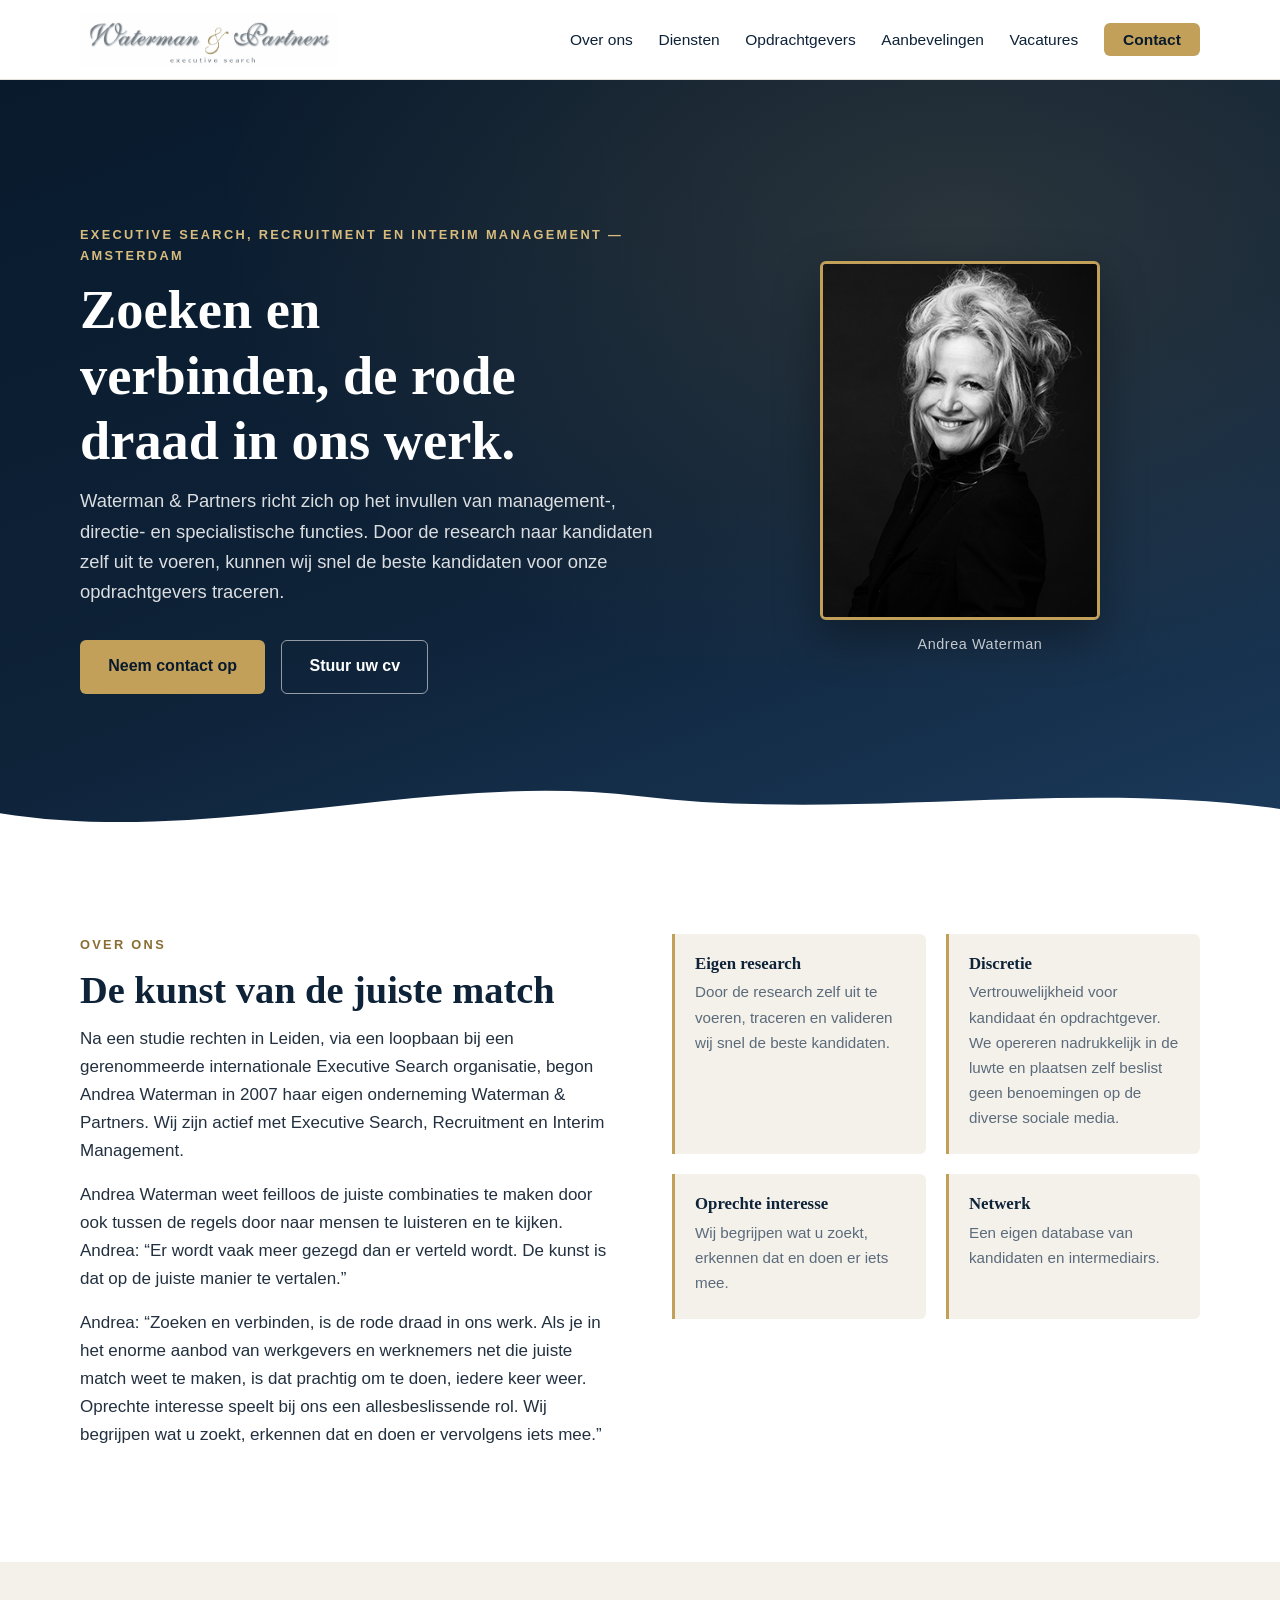
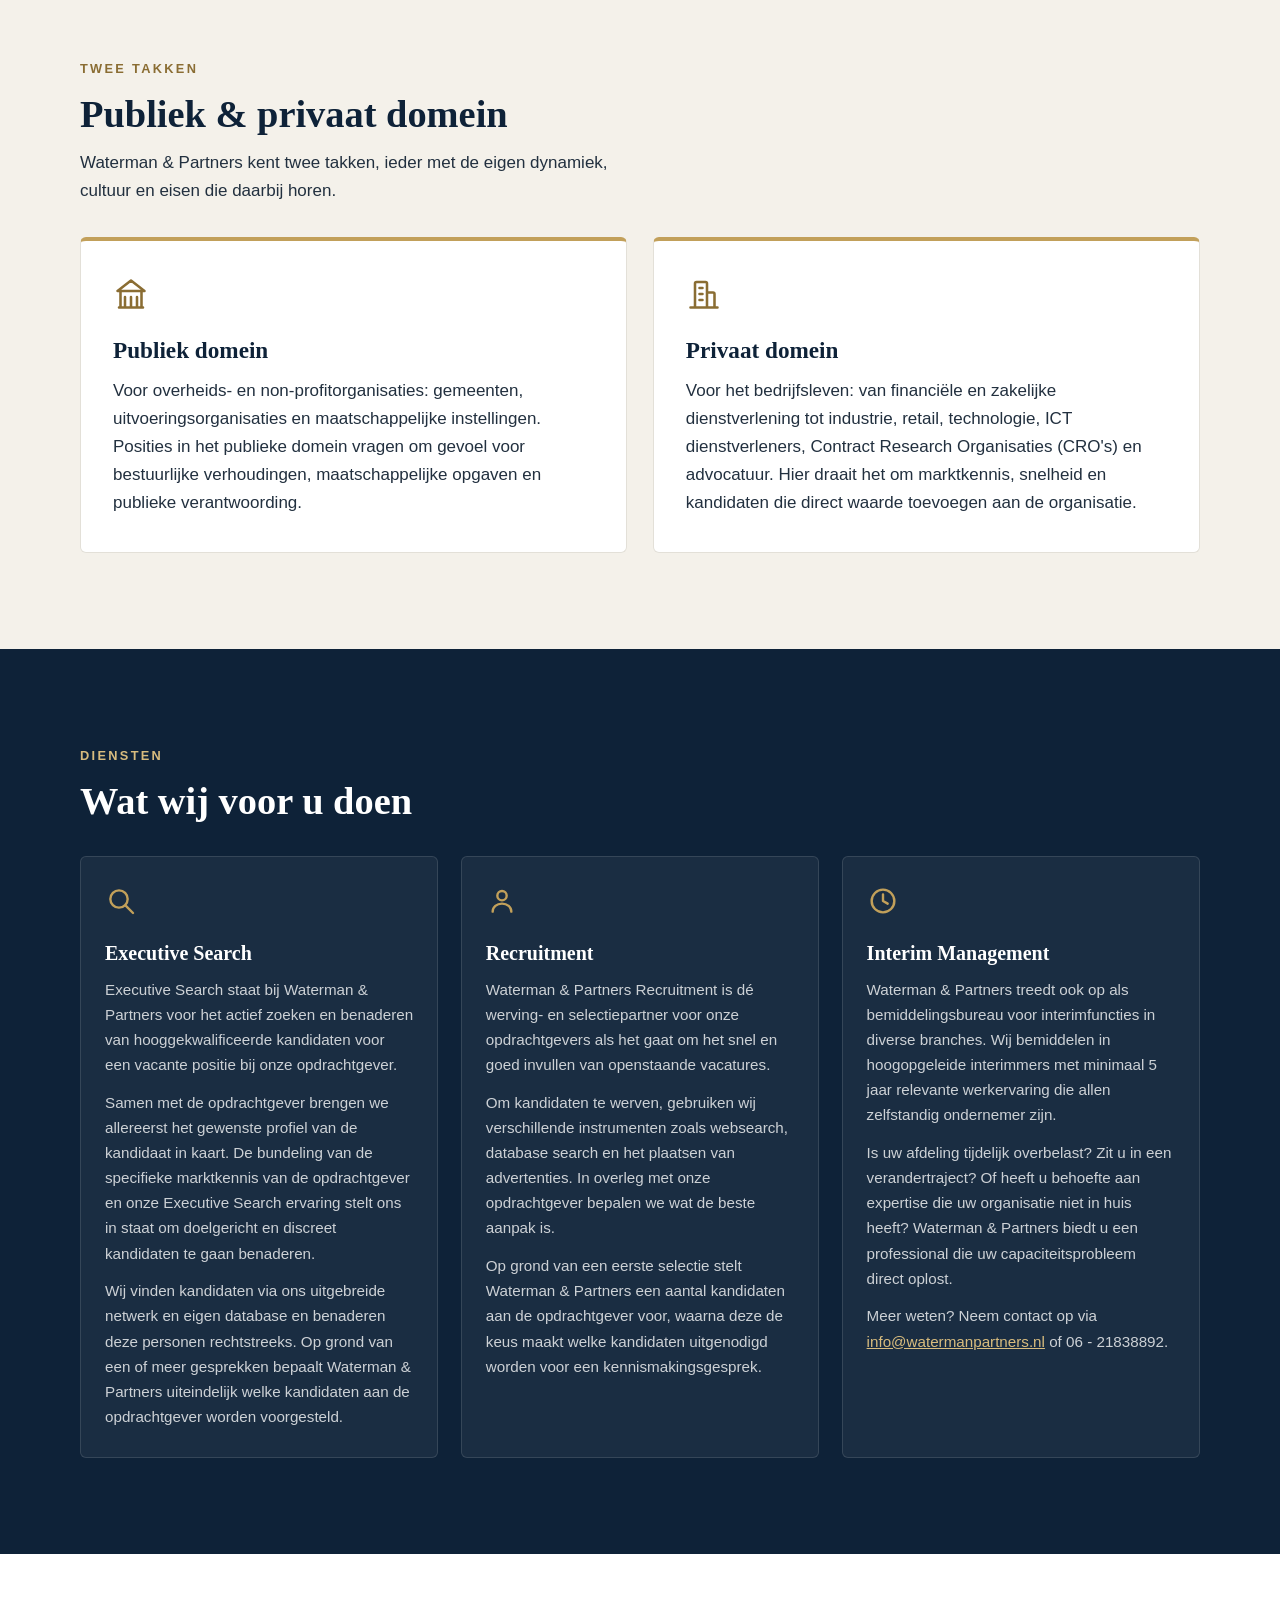
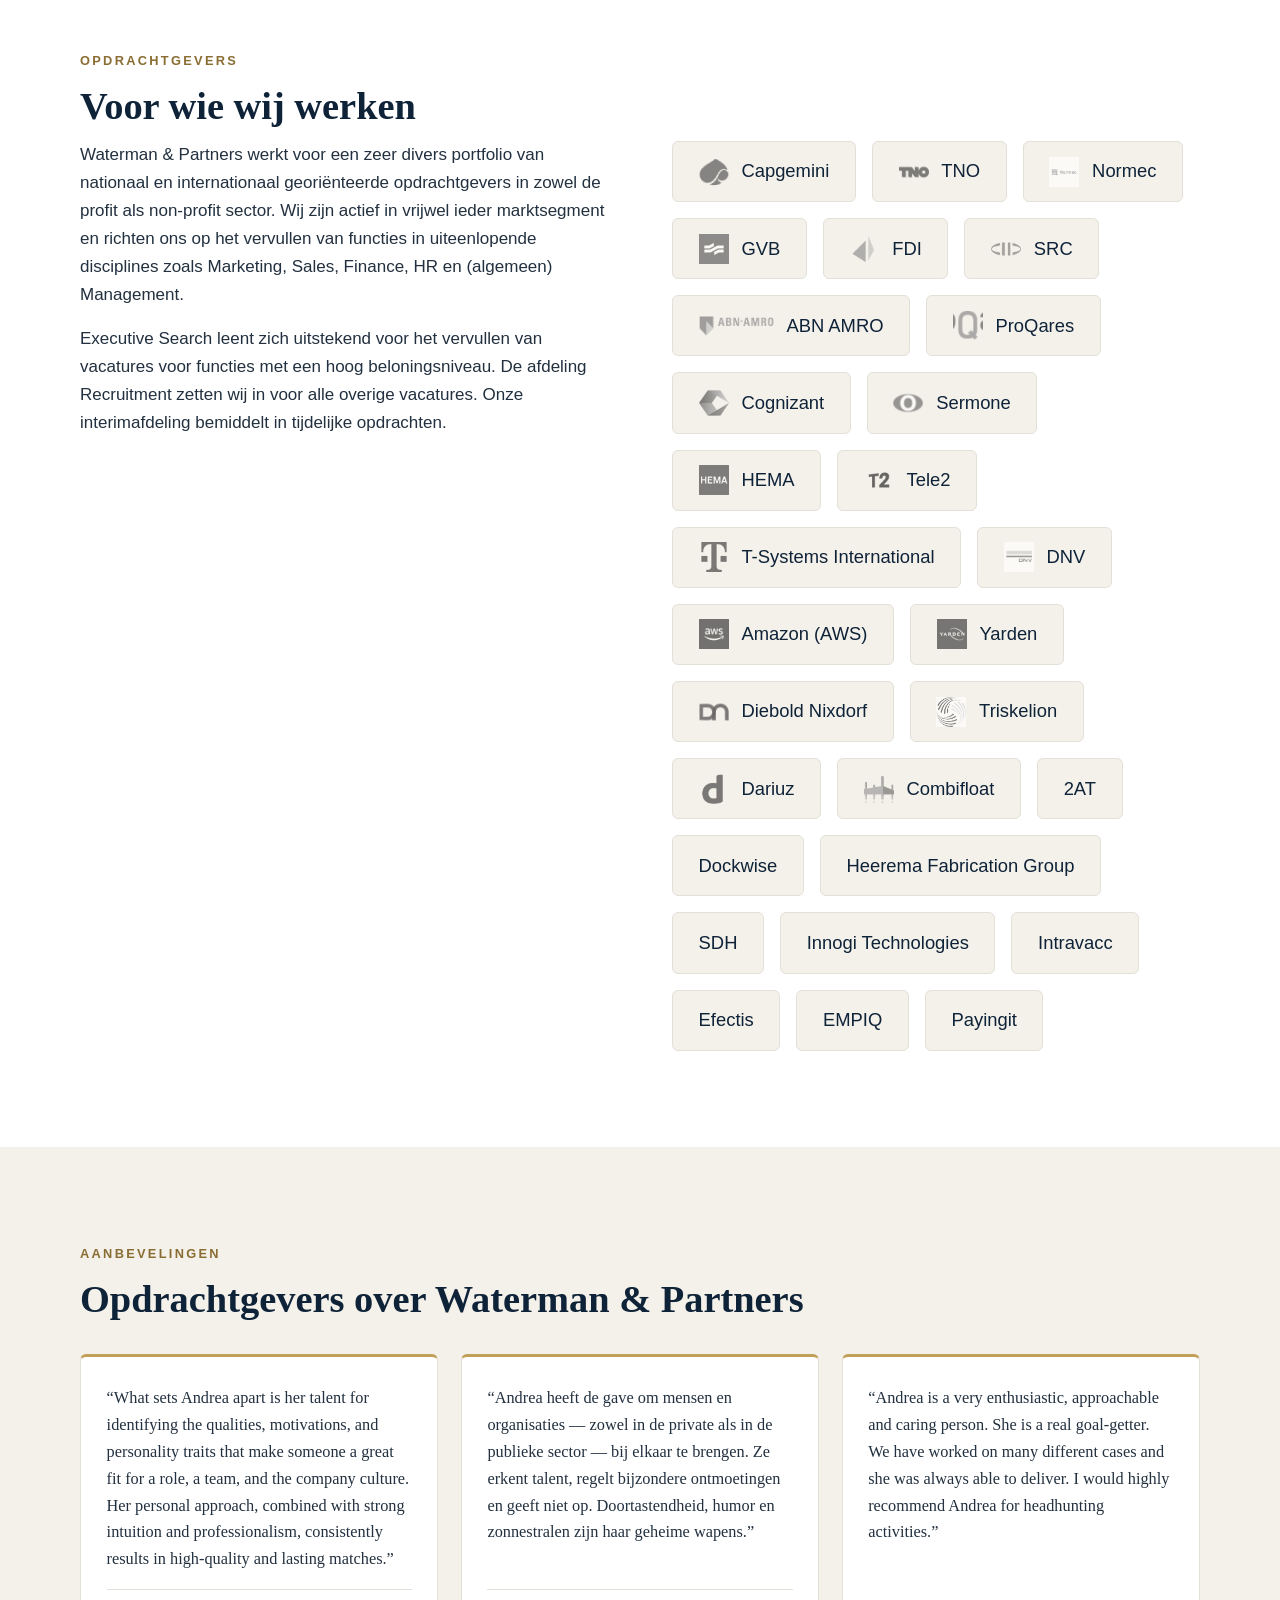
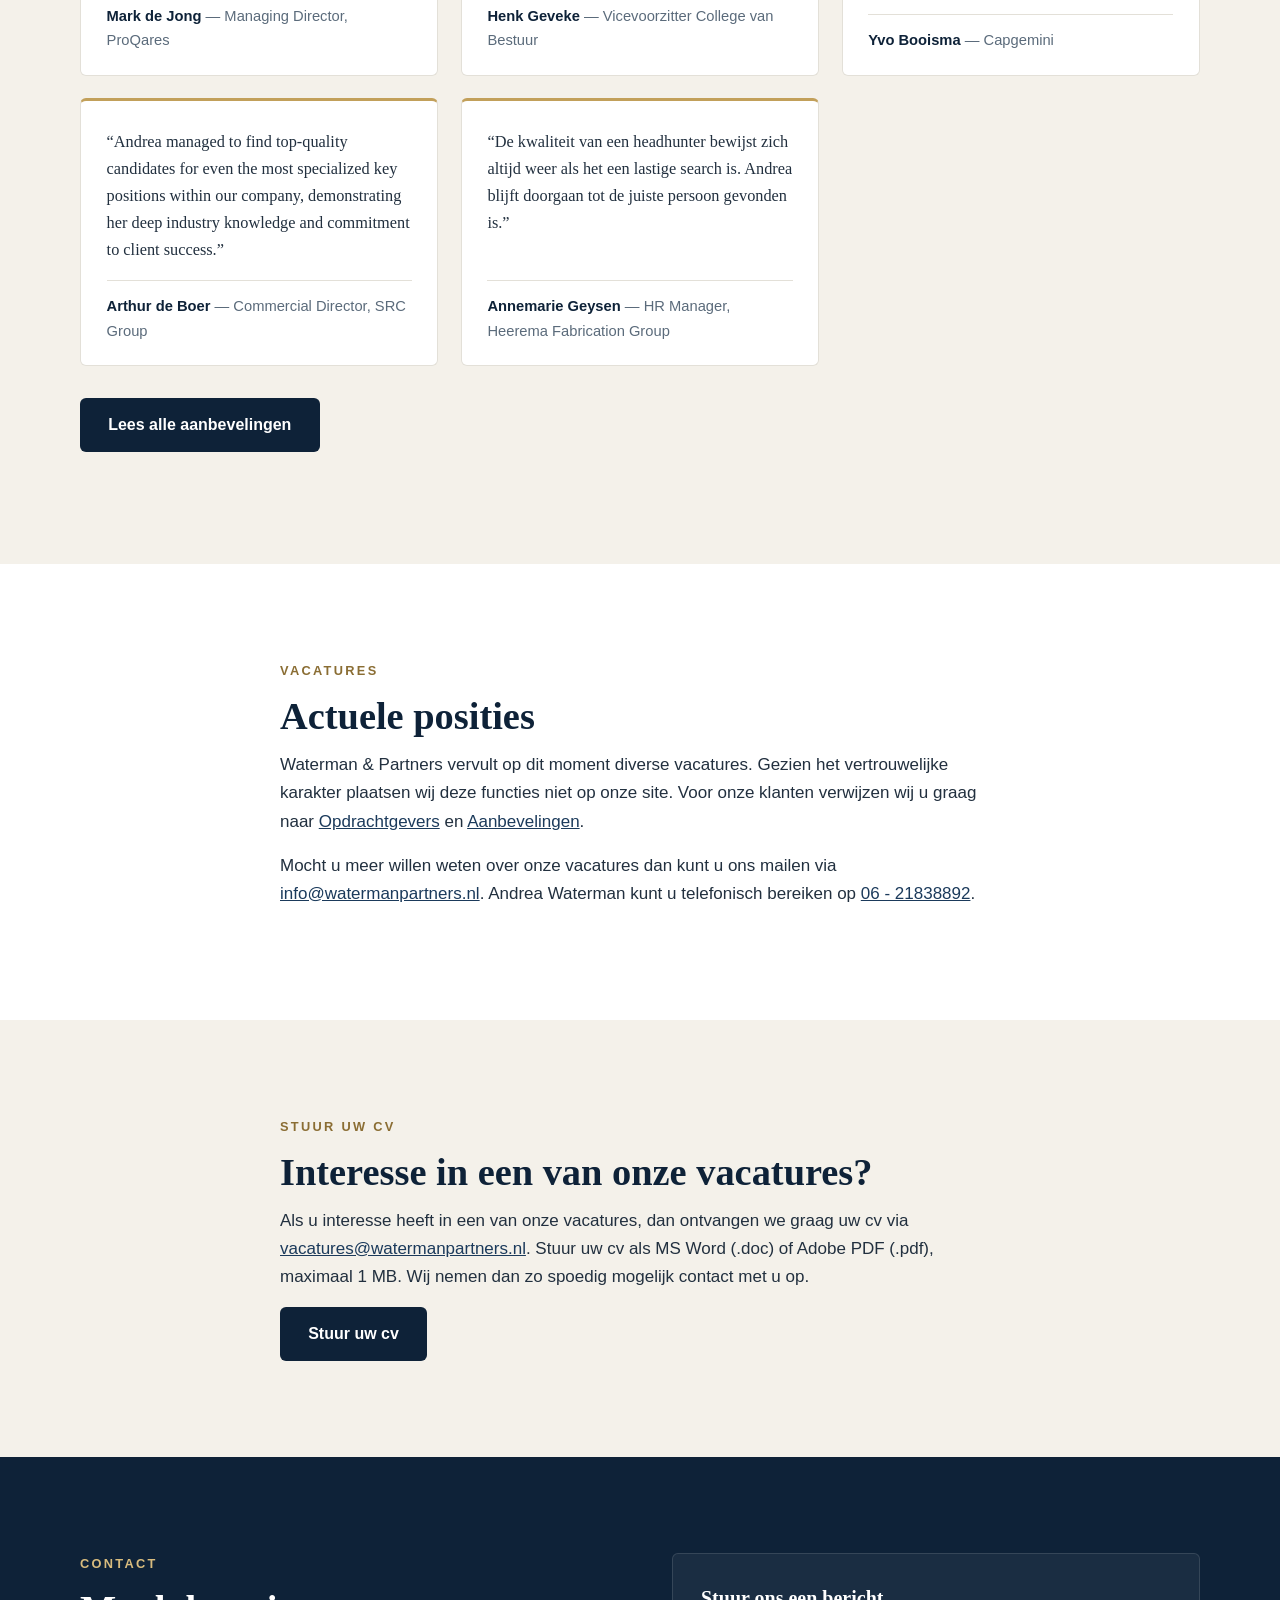
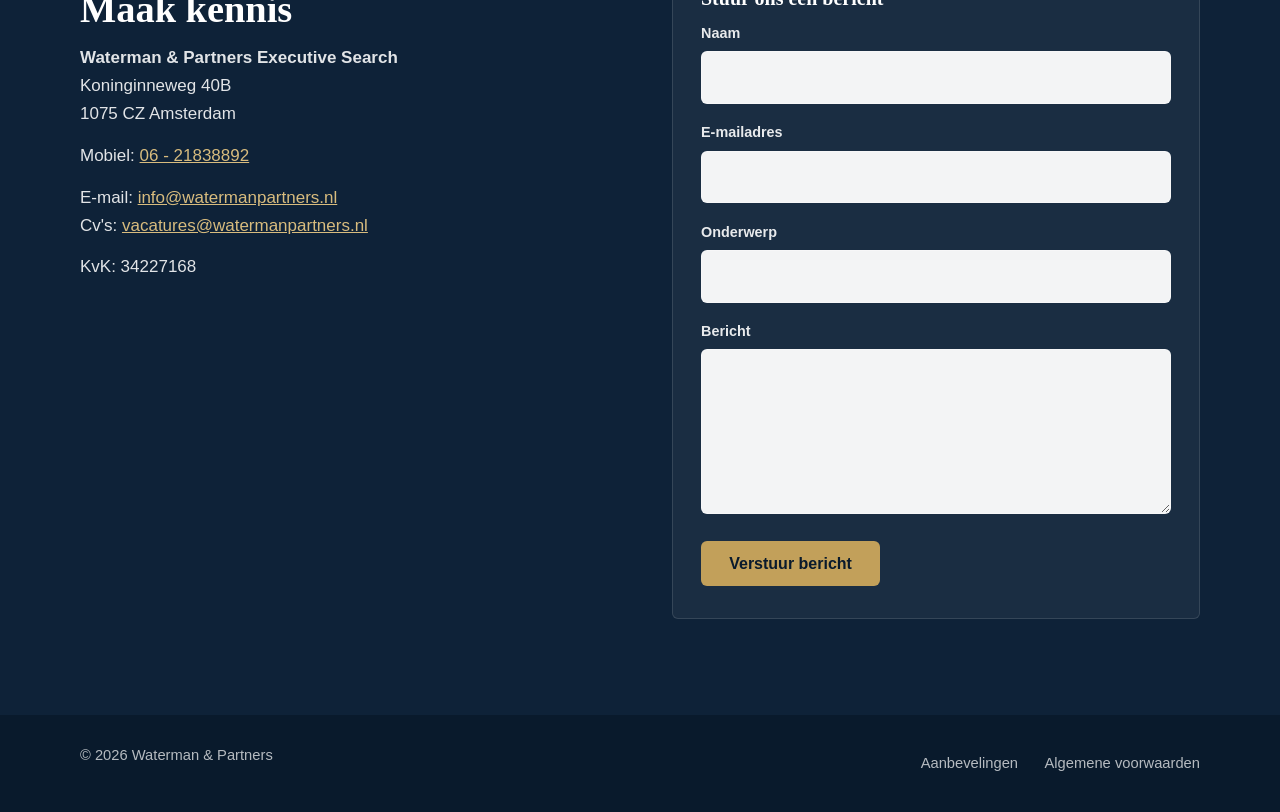
==== index.html @ 5bbbbd7e "Twee nieuwe aanbevelingen toegevoegd: Mark de Jong en Henk Geveke (eerste positie) Co-Authored-By: C" ====
<!DOCTYPE html>
<html lang="nl">
<head>
  <meta charset="UTF-8">
  <meta name="viewport" content="width=device-width, initial-scale=1">
  <title>Executive Search Amsterdam | Waterman &amp; Partners</title>
  <meta name="description" content="Waterman &amp; Partners is uw executive search- en recruitmentbureau in Amsterdam. Wij vervullen management- en directiefuncties via executive search, recruitment en interim management. Bel 06&nbsp;21838892.">
  <link rel="canonical" href="https://www.watermanpartners.nl/">

  <!-- Favicon -->
  <link rel="icon" type="image/x-icon" href="/favicon.ico">
  <link rel="icon" type="image/png" sizes="32x32" href="/favicon-32x32.png">
  <link rel="icon" type="image/png" sizes="16x16" href="/favicon-16x16.png">
  <link rel="apple-touch-icon" sizes="180x180" href="/apple-touch-icon.png">

  <!-- Open Graph -->
  <meta property="og:type" content="website">
  <meta property="og:title" content="Executive Search Amsterdam | Waterman &amp; Partners">
  <meta property="og:description" content="Waterman &amp; Partners: uw executive search- en recruitmentbureau in Amsterdam. Wij vervullen management- en directiefuncties via executive search, recruitment en interim management.">
  <meta property="og:url" content="https://www.watermanpartners.nl/">
  <meta property="og:locale" content="nl_NL">
  <meta property="og:site_name" content="Waterman &amp; Partners Executive Search">
  <meta property="og:image" content="https://www.watermanpartners.nl/img/logo_executive_search.gif">

  <!-- Twitter Card -->
  <meta name="twitter:card" content="summary_large_image">
  <meta name="twitter:title" content="Executive Search Amsterdam | Waterman &amp; Partners">
  <meta name="twitter:description" content="Waterman &amp; Partners: uw executive search- en recruitmentbureau in Amsterdam. Wij vervullen management- en directiefuncties.">
  <meta name="twitter:image" content="https://www.watermanpartners.nl/img/logo_executive_search.gif">

  <link rel="stylesheet" href="css/style.css">

  <script type="application/ld+json">
  {
    "@context": "https://schema.org",
    "@type": "ProfessionalService",
    "name": "Waterman & Partners Executive Search",
    "alternateName": "Andrea Waterman & Partners",
    "description": "Executive search-, recruitment- en interim-managementbureau gespecialiseerd in het invullen van management-, directie- en specialistische functies in Amsterdam.",
    "url": "https://www.watermanpartners.nl/",
    "logo": {
      "@type": "ImageObject",
      "url": "https://www.watermanpartners.nl/img/logo_executive_search.gif",
      "width": 647,
      "height": 121
    },
    "image": "https://www.watermanpartners.nl/img/watermanpartners.jpg",
    "founder": {
      "@type": "Person",
      "name": "Andrea Waterman",
      "jobTitle": "Directeur / Executive Search Consultant",
      "image": "https://www.watermanpartners.nl/img/watermanpartners.jpg"
    },
    "foundingDate": "2007",
    "telephone": "+31621838892",
    "email": "info@watermanpartners.nl",
    "address": {
      "@type": "PostalAddress",
      "streetAddress": "Koninginneweg 40B",
      "postalCode": "1075 CZ",
      "addressLocality": "Amsterdam",
      "addressCountry": "NL"
    },
    "geo": {
      "@type": "GeoCoordinates",
      "latitude": 52.3556,
      "longitude": 4.8668
    },
    "identifier": { "@type": "PropertyValue", "propertyID": "KvK", "value": "34227168" },
    "areaServed": { "@type": "Country", "name": "Nederland" },
    "knowsAbout": ["Executive Search", "Recruitment", "Interim Management", "Headhunting", "Werving en Selectie"],
    "hasOfferCatalog": {
      "@type": "OfferCatalog",
      "name": "Diensten",
      "itemListElement": [
        {
          "@type": "Offer",
          "itemOffered": {
            "@type": "Service",
            "name": "Executive Search",
            "description": "Actief zoeken en benaderen van hooggekwalificeerde kandidaten voor directie- en managementfuncties."
          }
        },
        {
          "@type": "Offer",
          "itemOffered": {
            "@type": "Service",
            "name": "Recruitment",
            "description": "Werving en selectie voor openstaande vacatures via websearch, database search en advertenties."
          }
        },
        {
          "@type": "Offer",
          "itemOffered": {
            "@type": "Service",
            "name": "Interim Management",
            "description": "Bemiddeling in hoogopgeleide interimmers met minimaal 5 jaar relevante werkervaring."
          }
        }
      ]
    }
  }
  </script>
</head>
<body>

<a class="skip-link" href="#main">Direct naar inhoud</a>

<header class="site-header" id="top">
  <div class="container header-inner">
    <a href="#top" class="logo" aria-label="Waterman &amp; Partners — naar boven">
      <img src="img/logo_executive_search.gif" alt="Waterman &amp; Partners Executive Search" width="647" height="121">
    </a>
    <button class="nav-toggle" aria-expanded="false" aria-controls="site-nav" aria-label="Menu openen">
      <span class="nav-toggle-bar"></span>
      <span class="nav-toggle-bar"></span>
      <span class="nav-toggle-bar"></span>
    </button>
    <nav id="site-nav" class="site-nav" aria-label="Hoofdnavigatie">
      <ul>
        <li><a href="#over-ons">Over ons</a></li>
        <li><a href="#diensten">Diensten</a></li>
        <li><a href="#opdrachtgevers">Opdrachtgevers</a></li>
        <li><a href="aanbevelingen.html">Aanbevelingen</a></li>
        <li><a href="#vacatures">Vacatures</a></li>
        <li><a href="#contact" class="nav-cta">Contact</a></li>
      </ul>
    </nav>
  </div>
</header>

<main id="main">

  <!-- ===== Hero ===== -->
  <section class="hero" aria-labelledby="hero-heading">
    <div class="container hero-inner hero-grid">
      <div>
        <p class="eyebrow">Executive Search, Recruitment en Interim Management — Amsterdam</p>
        <h1 id="hero-heading">Zoeken en verbinden, de rode draad in ons werk.</h1>
        <p class="hero-sub">Waterman &amp; Partners richt zich op het invullen van management-, directie- en specialistische functies. Door de research naar kandidaten zelf uit te voeren, kunnen wij snel de beste kandidaten voor onze opdrachtgevers traceren.</p>
        <div class="hero-cta">
          <a class="btn btn-gold" href="#contact">Neem contact op</a>
          <a class="btn btn-ghost" href="#stuur-cv">Stuur uw cv</a>
        </div>
      </div>
      <figure class="hero-portrait">
        <img src="img/watermanpartners.jpg" alt="Andrea Waterman, oprichtster en directeur van Waterman &amp; Partners Executive Search Amsterdam" width="313" height="430">
        <figcaption>Andrea Waterman</figcaption>
      </figure>
    </div>
    <svg class="hero-wave" viewBox="0 0 1440 90" preserveAspectRatio="none" aria-hidden="true" focusable="false">
      <path d="M0,60 C240,100 480,10 720,40 C960,70 1200,20 1440,55 L1440,90 L0,90 Z" fill="currentColor"/>
    </svg>
  </section>

  <!-- ===== Over ons ===== -->
  <section class="section" id="over-ons" aria-labelledby="overons-heading">
    <div class="container grid-2">
      <div class="reveal">
        <p class="eyebrow">Over ons</p>
        <h2 id="overons-heading">De kunst van de juiste match</h2>
        <p>Na een studie rechten in Leiden, via een loopbaan bij een gerenommeerde internationale Executive Search organisatie, begon Andrea Waterman in 2007 haar eigen onderneming Waterman &amp; Partners. Wij zijn actief met Executive Search, Recruitment en Interim Management.</p>
        <p>Andrea Waterman weet feilloos de juiste combinaties te maken door ook tussen de regels door naar mensen te luisteren en te kijken. Andrea: &ldquo;Er wordt vaak meer gezegd dan er verteld wordt. De kunst is dat op de juiste manier te vertalen.&rdquo;</p>
        <p>Andrea: &ldquo;Zoeken en verbinden, is de rode draad in ons werk. Als je in het enorme aanbod van werkgevers en werknemers net die juiste match weet te maken, is dat prachtig om te doen, iedere keer weer. Oprechte interesse speelt bij ons een allesbeslissende rol. Wij begrijpen wat u zoekt, erkennen dat en doen er vervolgens iets mee.&rdquo;</p>
      </div>
      <ul class="values reveal" aria-label="Kernwaarden">
        <li>
          <h3>Eigen research</h3>
          <p>Door de research zelf uit te voeren, traceren en valideren wij snel de beste kandidaten.</p>
        </li>
        <li>
          <h3>Discretie</h3>
          <p>Vertrouwelijkheid voor kandidaat én opdrachtgever. We opereren nadrukkelijk in de luwte en plaatsen zelf beslist geen benoemingen op de diverse sociale media.</p>
        </li>
        <li>
          <h3>Oprechte interesse</h3>
          <p>Wij begrijpen wat u zoekt, erkennen dat en doen er iets mee.</p>
        </li>
        <li>
          <h3>Netwerk</h3>
          <p>Een eigen database van kandidaten en intermediairs.</p>
        </li>
      </ul>
    </div>
  </section>

  <!-- ===== Publiek & privaat domein ===== -->
  <section class="section section-tint" id="domeinen" aria-labelledby="domeinen-heading">
    <div class="container">
      <p class="eyebrow">Twee takken</p>
      <h2 id="domeinen-heading">Publiek &amp; privaat domein</h2>
      <p class="section-intro">Waterman &amp; Partners kent twee takken, ieder met de eigen dynamiek, cultuur en eisen die daarbij horen.</p>
      <div class="domain-cards">
        <article class="domain-card reveal">
          <svg class="card-icon" viewBox="0 0 24 24" width="36" height="36" aria-hidden="true" focusable="false"><path d="M4 21h16M5 21V10m14 11V10M3 10h18L12 3 3 10zM8 21v-7m4 7v-7m4 7v-7" fill="none" stroke="currentColor" stroke-width="1.7" stroke-linecap="round" stroke-linejoin="round"/></svg>
          <h3>Publiek domein</h3>
          <p>Voor overheids- en non-profitorganisaties: gemeenten, uitvoeringsorganisaties en maatschappelijke instellingen. Posities in het publieke domein vragen om gevoel voor bestuurlijke verhoudingen, maatschappelijke opgaven en publieke verantwoording.</p>
        </article>
        <article class="domain-card reveal">
          <svg class="card-icon" viewBox="0 0 24 24" width="36" height="36" aria-hidden="true" focusable="false"><path d="M3 21h18M6 21V5a1 1 0 011-1h6a1 1 0 011 1v16m0-10h4a1 1 0 011 1v9M9 8h2m-2 4h2m-2 4h2" fill="none" stroke="currentColor" stroke-width="1.7" stroke-linecap="round" stroke-linejoin="round"/></svg>
          <h3>Privaat domein</h3>
          <p>Voor het bedrijfsleven: van financiële en zakelijke dienstverlening tot industrie, retail, technologie, ICT dienstverleners, Contract Research Organisaties (CRO's) en advocatuur. Hier draait het om marktkennis, snelheid en kandidaten die direct waarde toevoegen aan de organisatie.</p>
        </article>
      </div>
    </div>
  </section>

  <!-- ===== Diensten ===== -->
  <section class="section section-dark" id="diensten" aria-labelledby="diensten-heading">
    <div class="container">
      <p class="eyebrow">Diensten</p>
      <h2 id="diensten-heading">Wat wij voor u doen</h2>
      <div class="cards cards-3">
        <article class="card reveal">
          <svg class="card-icon" viewBox="0 0 24 24" width="32" height="32" aria-hidden="true" focusable="false"><circle cx="10.5" cy="10.5" r="6.5" fill="none" stroke="currentColor" stroke-width="1.8"/><path d="M15.5 15.5L21 21" stroke="currentColor" stroke-width="1.8" stroke-linecap="round"/></svg>
          <h3>Executive Search</h3>
          <p>Executive Search staat bij Waterman &amp; Partners voor het actief zoeken en benaderen van hooggekwalificeerde kandidaten voor een vacante positie bij onze opdrachtgever.</p>
          <p>Samen met de opdrachtgever brengen we allereerst het gewenste profiel van de kandidaat in kaart. De bundeling van de specifieke marktkennis van de opdrachtgever en onze Executive Search ervaring stelt ons in staat om doelgericht en discreet kandidaten te gaan benaderen.</p>
          <p>Wij vinden kandidaten via ons uitgebreide netwerk en eigen database en benaderen deze personen rechtstreeks. Op grond van een of meer gesprekken bepaalt Waterman &amp; Partners uiteindelijk welke kandidaten aan de opdrachtgever worden voorgesteld.</p>
        </article>
        <article class="card reveal">
          <svg class="card-icon" viewBox="0 0 24 24" width="32" height="32" aria-hidden="true" focusable="false"><circle cx="12" cy="8" r="3.5" fill="none" stroke="currentColor" stroke-width="1.8"/><path d="M5 20c0-3.5 3-6 7-6s7 2.5 7 6" fill="none" stroke="currentColor" stroke-width="1.8" stroke-linecap="round"/></svg>
          <h3>Recruitment</h3>
          <p>Waterman &amp; Partners Recruitment is dé werving- en selectiepartner voor onze opdrachtgevers als het gaat om het snel en goed invullen van openstaande vacatures.</p>
          <p>Om kandidaten te werven, gebruiken wij verschillende instrumenten zoals websearch, database search en het plaatsen van advertenties. In overleg met onze opdrachtgever bepalen we wat de beste aanpak is.</p>
          <p>Op grond van een eerste selectie stelt Waterman &amp; Partners een aantal kandidaten aan de opdrachtgever voor, waarna deze de keus maakt welke kandidaten uitgenodigd worden voor een kennismakingsgesprek.</p>
        </article>
        <article class="card reveal">
          <svg class="card-icon" viewBox="0 0 24 24" width="32" height="32" aria-hidden="true" focusable="false"><circle cx="12" cy="12" r="8.5" fill="none" stroke="currentColor" stroke-width="1.8"/><path d="M12 7v5l3.5 2" fill="none" stroke="currentColor" stroke-width="1.8" stroke-linecap="round" stroke-linejoin="round"/></svg>
          <h3>Interim Management</h3>
          <p>Waterman &amp; Partners treedt ook op als bemiddelingsbureau voor interimfuncties in diverse branches. Wij bemiddelen in hoogopgeleide interimmers met minimaal 5 jaar relevante werkervaring die allen zelfstandig ondernemer zijn.</p>
          <p>Is uw afdeling tijdelijk overbelast? Zit u in een verandertraject? Of heeft u behoefte aan expertise die uw organisatie niet in huis heeft? Waterman &amp; Partners biedt u een professional die uw capaciteitsprobleem direct oplost.</p>
          <p>Meer weten? Neem contact op via <a href="mailto:info@watermanpartners.nl">info@watermanpartners.nl</a> of 06&nbsp;-&nbsp;21838892.</p>
        </article>
      </div>
    </div>
  </section>

  <!-- ===== Opdrachtgevers ===== -->
  <section class="section" id="opdrachtgevers" aria-labelledby="opdrachtgevers-heading">
    <div class="container">
      <p class="eyebrow">Opdrachtgevers</p>
      <h2 id="opdrachtgevers-heading">Voor wie wij werken</h2>
      <div class="grid-2">
        <div class="reveal">
          <p>Waterman &amp; Partners werkt voor een zeer divers portfolio van nationaal en internationaal georiënteerde opdrachtgevers in zowel de profit als non-profit sector. Wij zijn actief in vrijwel ieder marktsegment en richten ons op het vervullen van functies in uiteenlopende disciplines zoals Marketing, Sales, Finance, HR en (algemeen) Management.</p>
          <p>Executive Search leent zich uitstekend voor het vervullen van vacatures voor functies met een hoog beloningsniveau. De afdeling Recruitment zetten wij in voor alle overige vacatures. Onze interimafdeling bemiddelt in tijdelijke opdrachten.</p>
        </div>
        <ul class="client-list reveal" aria-label="Selectie van opdrachtgevers">
          <li><img src="img/clients/capgemini.png" alt="Capgemini — opdrachtgever Waterman &amp; Partners" loading="lazy">Capgemini</li>
          <li><img src="img/clients/tno.png" alt="TNO — opdrachtgever Waterman &amp; Partners" loading="lazy">TNO</li>
          <li><img src="img/clients/normec.webp" alt="Normec — opdrachtgever Waterman &amp; Partners" loading="lazy">Normec</li>
          <li><img src="img/clients/gvb.png" alt="GVB — opdrachtgever Waterman &amp; Partners" loading="lazy">GVB</li>
          <li><img src="img/clients/fdi.png" alt="FDI — opdrachtgever Waterman &amp; Partners" loading="lazy">FDI</li>
          <li><img src="img/clients/src.png" alt="SRC — opdrachtgever Waterman &amp; Partners" loading="lazy">SRC</li>
          <li><img src="img/clients/abnamro.png" alt="ABN AMRO — opdrachtgever Waterman &amp; Partners" loading="lazy">ABN AMRO</li>
          <li><img src="img/clients/proqares.png" alt="ProQares — opdrachtgever Waterman &amp; Partners" loading="lazy">ProQares</li>
          <li><img src="img/clients/cognizant.png" alt="Cognizant — opdrachtgever Waterman &amp; Partners" loading="lazy">Cognizant</li>
          <li><img src="img/clients/sermone.png" alt="Sermone — opdrachtgever Waterman &amp; Partners" loading="lazy">Sermone</li>
          <li><img src="img/clients/hema.png" alt="HEMA — opdrachtgever Waterman &amp; Partners" loading="lazy">HEMA</li>
          <li><img src="img/clients/tele2.png" alt="Tele2 — opdrachtgever Waterman &amp; Partners" loading="lazy">Tele2</li>
          <li><img src="img/clients/tsystems.png" alt="T-Systems International — opdrachtgever Waterman &amp; Partners" loading="lazy">T-Systems International</li>
          <li><img src="img/clients/dnv.png" alt="DNV — opdrachtgever Waterman &amp; Partners" loading="lazy">DNV</li>
          <li><img src="img/clients/aws.png" alt="Amazon Web Services — opdrachtgever Waterman &amp; Partners" loading="lazy">Amazon (AWS)</li>
          <li><img src="img/clients/yarden.png" alt="Yarden — opdrachtgever Waterman &amp; Partners" loading="lazy">Yarden</li>
          <li><img src="img/clients/dieboldnixdorf.png" alt="Diebold Nixdorf — opdrachtgever Waterman &amp; Partners" loading="lazy">Diebold Nixdorf</li>
          <li><img src="img/clients/triskelion.png" alt="Triskelion — opdrachtgever Waterman &amp; Partners" loading="lazy">Triskelion</li>
          <li><img src="img/clients/dariuz.png" alt="Dariuz — opdrachtgever Waterman &amp; Partners" loading="lazy">Dariuz</li>
          <li><img src="img/clients/combifloat.png" alt="Combifloat — opdrachtgever Waterman &amp; Partners" loading="lazy">Combifloat</li>
          <li>2AT</li>
          <li>Dockwise</li>
          <li>Heerema Fabrication Group</li>
          <li>SDH</li>
          <li>Innogi Technologies</li>
          <li>Intravacc</li>
          <li>Efectis</li>
          <li>EMPIQ</li>
          <li>Payingit</li>
        </ul>
      </div>
    </div>
  </section>

  <!-- ===== Aanbevelingen (uitgelicht) ===== -->
  <section class="section section-tint" id="aanbevelingen" aria-labelledby="aanbevelingen-heading">
    <div class="container">
      <p class="eyebrow">Aanbevelingen</p>
      <h2 id="aanbevelingen-heading">Opdrachtgevers over Waterman &amp; Partners</h2>
      <div class="quote-grid">
        <figure class="quote-card reveal">
          <blockquote lang="en">
            <p>&ldquo;What sets Andrea apart is her talent for identifying the qualities, motivations, and personality traits that make someone a great fit for a role, a team, and the company culture. Her personal approach, combined with strong intuition and professionalism, consistently results in high-quality and lasting matches.&rdquo;</p>
          </blockquote>
          <figcaption><strong>Mark de Jong</strong> — Managing Director, ProQares</figcaption>
        </figure>
        <figure class="quote-card reveal">
          <blockquote>
            <p>&ldquo;Andrea heeft de gave om mensen en organisaties — zowel in de private als in de publieke sector — bij elkaar te brengen. Ze erkent talent, regelt bijzondere ontmoetingen en geeft niet op. Doortastendheid, humor en zonnestralen zijn haar geheime wapens.&rdquo;</p>
          </blockquote>
          <figcaption><strong>Henk Geveke</strong> — Vicevoorzitter College van Bestuur</figcaption>
        </figure>
        <figure class="quote-card reveal">
          <blockquote lang="en">
            <p>&ldquo;Andrea is a very enthusiastic, approachable and caring person. She is a real goal-getter. We have worked on many different cases and she was always able to deliver. I would highly recommend Andrea for headhunting activities.&rdquo;</p>
          </blockquote>
          <figcaption><strong>Yvo Booisma</strong> — Capgemini</figcaption>
        </figure>
        <figure class="quote-card reveal">
          <blockquote>
            <p>&ldquo;Andrea managed to find top-quality candidates for even the most specialized key positions within our company, demonstrating her deep industry knowledge and commitment to client success.&rdquo;</p>
          </blockquote>
          <figcaption><strong>Arthur de Boer</strong> — Commercial Director, SRC Group</figcaption>
        </figure>
        <figure class="quote-card reveal">
          <blockquote>
            <p>&ldquo;De kwaliteit van een headhunter bewijst zich altijd weer als het een lastige search is. Andrea blijft doorgaan tot de juiste persoon gevonden is.&rdquo;</p>
          </blockquote>
          <figcaption><strong>Annemarie Geysen</strong> — HR Manager, Heerema Fabrication Group</figcaption>
        </figure>
      </div>
      <p class="reveal"><a class="btn btn-navy" href="aanbevelingen.html">Lees alle aanbevelingen</a></p>
    </div>
  </section>

  <!-- ===== Vacatures ===== -->
  <section class="section" id="vacatures" aria-labelledby="vacatures-heading">
    <div class="container narrow reveal">
      <p class="eyebrow">Vacatures</p>
      <h2 id="vacatures-heading">Actuele posities</h2>
      <p>Waterman &amp; Partners vervult op dit moment diverse vacatures. Gezien het vertrouwelijke karakter plaatsen wij deze functies niet op onze site. Voor onze klanten verwijzen wij u graag naar <a href="#opdrachtgevers">Opdrachtgevers</a> en <a href="aanbevelingen.html">Aanbevelingen</a>.</p>
      <p>Mocht u meer willen weten over onze vacatures dan kunt u ons mailen via <a href="mailto:info@watermanpartners.nl">info@watermanpartners.nl</a>. Andrea Waterman kunt u telefonisch bereiken op <a href="tel:+31621838892">06 - 21838892</a>.</p>
    </div>
  </section>

  <!-- ===== Stuur uw cv ===== -->
  <section class="section section-tint" id="stuur-cv" aria-labelledby="stuurcv-heading">
    <div class="container narrow reveal">
      <p class="eyebrow">Stuur uw cv</p>
      <h2 id="stuurcv-heading">Interesse in een van onze vacatures?</h2>
      <p>Als u interesse heeft in een van onze vacatures, dan ontvangen we graag uw cv via <a href="mailto:vacatures@watermanpartners.nl">vacatures@watermanpartners.nl</a>. Stuur uw cv als MS Word (.doc) of Adobe PDF (.pdf), maximaal 1&nbsp;MB. Wij nemen dan zo spoedig mogelijk contact met u op.</p>
      <a class="btn btn-navy" href="mailto:vacatures@watermanpartners.nl">Stuur uw cv</a>
    </div>
  </section>

  <!-- ===== Contact ===== -->
  <section class="section section-dark" id="contact" aria-labelledby="contact-heading">
    <div class="container grid-2">
      <div class="reveal">
        <p class="eyebrow">Contact</p>
        <h2 id="contact-heading">Maak kennis</h2>
        <address class="contact-details">
          <p>
            <strong>Waterman &amp; Partners Executive Search</strong><br>
            Koninginneweg 40B<br>
            1075 CZ Amsterdam
          </p>
          <p>Mobiel: <a href="tel:+31621838892">06 - 21838892</a></p>
          <p>E-mail: <a href="mailto:info@watermanpartners.nl">info@watermanpartners.nl</a><br>
             Cv's: <a href="mailto:vacatures@watermanpartners.nl">vacatures@watermanpartners.nl</a></p>
          <p>KvK: 34227168</p>
        </address>
      </div>
      <form class="contact-form reveal" action="#" method="post" aria-labelledby="form-heading">
        <h3 id="form-heading">Stuur ons een bericht</h3>
        <div class="form-field">
          <label for="naam">Naam</label>
          <input type="text" id="naam" name="naam" autocomplete="name" required>
        </div>
        <div class="form-field">
          <label for="email">E-mailadres</label>
          <input type="email" id="email" name="email" autocomplete="email" required>
        </div>
        <div class="form-field">
          <label for="onderwerp">Onderwerp</label>
          <input type="text" id="onderwerp" name="onderwerp">
        </div>
        <div class="form-field">
          <label for="bericht">Bericht</label>
          <textarea id="bericht" name="bericht" rows="5" required></textarea>
        </div>
        <button type="submit" class="btn btn-gold">Verstuur bericht</button>
      </form>
    </div>
  </section>

</main>

<footer class="site-footer">
  <div class="container footer-inner">
    <p>&copy; <span id="jaar">2026</span> Waterman &amp; Partners</p>
    <nav aria-label="Footer">
      <a href="aanbevelingen.html">Aanbevelingen</a>
      <a href="algemene_voorwaarden_wp.pdf">Algemene voorwaarden</a>
    </nav>
  </div>
</footer>

<script src="js/main.js" defer></script>
</body>
</html>
---- css/style.css ----
/* ==========================================================================
   Waterman & Partners Executive Search — style.css
   Premium, rustig design: donkerblauw / goud, systeemfonts, geen frameworks
   ========================================================================== */

:root {
  --navy: #0e2238;
  --navy-deep: #091a2c;
  --navy-soft: #1b3a5b;
  --gold: #c2a05a;
  --gold-light: #d8bc7e;
  --gold-dark: #8a6d33;
  --ink: #22303f;
  --muted: #5b6b7b;
  --paper: #ffffff;
  --tint: #f4f1ea;
  --line: #e3e0d8;
  --radius: 6px;
  --font: -apple-system, BlinkMacSystemFont, "Segoe UI", Roboto, "Helvetica Neue", Arial, sans-serif;
  --font-serif: "Iowan Old Style", "Palatino Linotype", Palatino, Georgia, "Times New Roman", serif;
}

*, *::before, *::after { box-sizing: border-box; }

html { scroll-behavior: smooth; }

body {
  margin: 0;
  font-family: var(--font);
  font-size: 1.0625rem;
  line-height: 1.65;
  color: var(--ink);
  background: var(--paper);
  -webkit-font-smoothing: antialiased;
}

img, svg { max-width: 100%; }

.container {
  width: min(1120px, 100% - 3rem);
  margin-inline: auto;
}
.container.narrow { max-width: 720px; }

h1, h2, h3 {
  font-family: var(--font-serif);
  line-height: 1.2;
  color: var(--navy);
  margin: 0 0 0.75rem;
  font-weight: 600;
}
h1 { font-size: clamp(2.2rem, 5vw, 3.4rem); }
h2 { font-size: clamp(1.7rem, 3.5vw, 2.4rem); }
h3 { font-size: 1.25rem; }

p { margin: 0 0 1rem; }

a { color: var(--navy-soft); }

:focus-visible {
  outline: 3px solid var(--gold);
  outline-offset: 3px;
  border-radius: 2px;
}

.eyebrow {
  text-transform: uppercase;
  letter-spacing: 0.18em;
  font-size: 0.8rem;
  font-weight: 600;
  color: var(--gold-dark);
  margin-bottom: 0.75rem;
}
.hero .eyebrow,
.section-dark .eyebrow { color: var(--gold-light); }

.skip-link {
  position: absolute;
  left: -9999px;
  top: 0;
  background: var(--gold);
  color: var(--navy-deep);
  padding: 0.6rem 1rem;
  z-index: 100;
}
.skip-link:focus { left: 0.5rem; top: 0.5rem; }

/* ===== Buttons ===== */
.btn {
  display: inline-block;
  padding: 0.8rem 1.7rem;
  border-radius: var(--radius);
  font-weight: 600;
  text-decoration: none;
  border: 1px solid transparent;
  cursor: pointer;
  font-size: 1rem;
  font-family: var(--font);
  transition: background-color 0.2s ease, color 0.2s ease, border-color 0.2s ease;
}
.btn-gold {
  background: var(--gold);
  color: var(--navy-deep);
}
.btn-gold:hover { background: var(--gold-light); }
.btn-ghost {
  border-color: rgba(255, 255, 255, 0.55);
  color: #fff;
}
.btn-ghost:hover { border-color: var(--gold); color: var(--gold-light); }
.btn-navy {
  background: var(--navy);
  color: #fff;
}
.btn-navy:hover { background: var(--navy-soft); }

/* ===== Header ===== */
.site-header {
  position: sticky;
  top: 0;
  z-index: 50;
  background: var(--paper);
  color: var(--navy);
  border-bottom: 1px solid var(--line);
}
.header-inner {
  display: flex;
  align-items: center;
  justify-content: space-between;
  gap: 1rem;
  padding-block: 0.85rem;
}
.logo {
  display: flex;
  align-items: center;
  text-decoration: none;
}
.logo img {
  display: block;
  height: 52px;
  width: auto;
}

.site-nav ul {
  display: flex;
  gap: 1.6rem;
  list-style: none;
  margin: 0;
  padding: 0;
  align-items: center;
}
.site-nav a {
  color: var(--navy);
  text-decoration: none;
  font-size: 0.97rem;
  padding: 0.35rem 0;
  border-bottom: 2px solid transparent;
}
.site-nav a:hover { color: var(--gold-dark); border-bottom-color: var(--gold); }
.site-nav a.nav-cta {
  background: var(--gold);
  color: var(--navy-deep);
  padding: 0.5rem 1.2rem;
  border-radius: var(--radius);
  font-weight: 600;
  border-bottom: none;
}
.site-nav a.nav-cta:hover { background: var(--gold-light); }

.nav-toggle {
  display: none;
  background: none;
  border: 0;
  padding: 0.5rem;
  cursor: pointer;
}
.nav-toggle-bar {
  display: block;
  width: 26px;
  height: 2px;
  background: var(--navy);
  margin: 6px 0;
  transition: transform 0.25s ease, opacity 0.25s ease;
}
.nav-toggle[aria-expanded="true"] .nav-toggle-bar:nth-child(1) { transform: translateY(8px) rotate(45deg); }
.nav-toggle[aria-expanded="true"] .nav-toggle-bar:nth-child(2) { opacity: 0; }
.nav-toggle[aria-expanded="true"] .nav-toggle-bar:nth-child(3) { transform: translateY(-8px) rotate(-45deg); }

/* ===== Hero ===== */
.hero {
  position: relative;
  background:
    radial-gradient(ellipse at 75% 20%, rgba(194, 160, 90, 0.16), transparent 55%),
    linear-gradient(160deg, var(--navy-deep) 0%, var(--navy) 55%, var(--navy-soft) 100%);
  color: #fff;
  padding: clamp(5rem, 12vw, 9rem) 0 clamp(6rem, 12vw, 9rem);
  overflow: hidden;
}
.hero h1 { color: #fff; max-width: 17ch; }
.hero-sub {
  max-width: 56ch;
  font-size: 1.15rem;
  color: rgba(255, 255, 255, 0.85);
  margin-bottom: 2rem;
}
.hero-cta { display: flex; gap: 1rem; flex-wrap: wrap; }
.hero-grid {
  display: grid;
  grid-template-columns: 1.4fr 1fr;
  gap: clamp(2rem, 5vw, 4rem);
  align-items: center;
}
.hero-portrait {
  margin: 0;
  justify-self: center;
  text-align: center;
}
.hero-portrait img {
  display: block;
  width: min(280px, 100%);
  height: auto;
  border-radius: var(--radius);
  border: 3px solid var(--gold);
  box-shadow: 0 18px 45px rgba(0, 0, 0, 0.35);
}
.hero-portrait figcaption {
  margin-top: 0.8rem;
  font-size: 0.9rem;
  color: rgba(255, 255, 255, 0.75);
  letter-spacing: 0.04em;
}
@media (max-width: 880px) {
  .hero-grid { grid-template-columns: 1fr; }
  .hero-portrait { justify-self: start; text-align: left; }
  .hero-portrait img { width: min(220px, 60vw); }
}
.hero-wave {
  position: absolute;
  bottom: -1px;
  left: 0;
  width: 100%;
  height: clamp(40px, 6vw, 90px);
  color: var(--paper);
}

/* ===== Sections ===== */
.section { padding: clamp(3.5rem, 8vw, 6rem) 0; }
.section-tint { background: var(--tint); }
.section-dark { background: var(--navy); color: rgba(255, 255, 255, 0.88); }
.section-dark h2, .section-dark h3 { color: #fff; }
.section-dark a { color: var(--gold-light); }
.section-intro { max-width: 60ch; }

.grid-2 {
  display: grid;
  grid-template-columns: 1fr 1fr;
  gap: clamp(2rem, 5vw, 4.5rem);
  align-items: start;
}

/* ===== Kernwaarden ===== */
.values {
  list-style: none;
  margin: 0;
  padding: 0;
  display: grid;
  grid-template-columns: 1fr 1fr;
  gap: 1.25rem;
}
.values li {
  background: var(--tint);
  border-left: 3px solid var(--gold);
  padding: 1.25rem 1.25rem 0.5rem;
  border-radius: 0 var(--radius) var(--radius) 0;
}
.values h3 { font-size: 1.05rem; margin-bottom: 0.35rem; }
.values p { color: var(--muted); font-size: 0.95rem; }

/* ===== Diensten ===== */
.cards {
  display: grid;
  grid-template-columns: repeat(4, 1fr);
  gap: 1.4rem;
  margin-top: 2rem;
}
.card {
  background: rgba(255, 255, 255, 0.05);
  border: 1px solid rgba(255, 255, 255, 0.12);
  border-radius: var(--radius);
  padding: 1.75rem 1.5rem;
  transition: border-color 0.25s ease, transform 0.25s ease;
}
.card:hover { border-color: var(--gold); transform: translateY(-4px); }
.card-icon { color: var(--gold); margin-bottom: 0.9rem; }
.card p { font-size: 0.95rem; color: rgba(255, 255, 255, 0.78); margin: 0; }

.cards-3 { grid-template-columns: repeat(3, 1fr); }
.card p:last-child { margin-bottom: 0; }
.card p { margin-bottom: 0.8rem; }
.card a { color: var(--gold-light); }

/* ===== Opdrachtgevers ===== */
.client-list {
  list-style: none;
  margin: 0;
  padding: 0;
  display: flex;
  flex-wrap: wrap;
  gap: 0.6rem;
  align-content: start;
}
.client-list { gap: 1rem; }
.client-list li {
  background: var(--tint);
  border: 1px solid var(--line);
  border-radius: var(--radius);
  padding: 0.9rem 1.6rem;
  font-size: 1.15rem;
  color: var(--navy);
  display: inline-flex;
  align-items: center;
  gap: 0.8rem;
}
.client-list img {
  height: 30px;
  width: auto;
  max-width: 75px;
  object-fit: contain;
  filter: grayscale(1);
  opacity: 0.65;
}

/* ===== Publiek & privaat domein ===== */
.domain-cards {
  display: grid;
  grid-template-columns: 1fr 1fr;
  gap: 1.6rem;
  margin-top: 2rem;
}
.domain-card {
  background: var(--paper);
  border: 1px solid var(--line);
  border-top: 4px solid var(--gold);
  border-radius: var(--radius);
  padding: 2.2rem 2rem;
}
.domain-card .card-icon { color: var(--gold-dark); margin-bottom: 1rem; }
.domain-card h3 { font-size: 1.45rem; }
.domain-card p { margin: 0; color: var(--ink); }
@media (max-width: 720px) {
  .domain-cards { grid-template-columns: 1fr; }
}

/* ===== Aanbevelingen / quote-kaarten ===== */
.quote-grid {
  display: grid;
  grid-template-columns: repeat(3, 1fr);
  gap: 1.4rem;
  margin: 2rem 0;
}
.quote-grid-page { grid-template-columns: repeat(2, 1fr); }
.quote-card {
  margin: 0;
  background: #fff;
  border: 1px solid var(--line);
  border-top: 3px solid var(--gold);
  border-radius: var(--radius);
  padding: 1.75rem 1.6rem 1.4rem;
  display: flex;
  flex-direction: column;
}
.quote-card blockquote {
  margin: 0 0 1rem;
  flex: 1;
}
.quote-card blockquote p {
  font-family: var(--font-serif);
  font-size: 1.02rem;
  color: var(--ink);
  margin: 0;
}
.quote-card figcaption {
  font-size: 0.92rem;
  color: var(--muted);
  border-top: 1px solid var(--line);
  padding-top: 0.85rem;
}
.quote-card figcaption strong { color: var(--navy); }
.quote-logo {
  display: block;
  height: 26px;
  width: auto;
  max-width: 110px;
  object-fit: contain;
  margin-bottom: 0.5rem;
  filter: grayscale(100%);
  opacity: 0.6;
}

/* ===== Hero compact (subpagina's) ===== */
.hero-compact { padding: clamp(3rem, 7vw, 5rem) 0 clamp(4.5rem, 9vw, 7rem); }

/* ===== Team ===== */
.team-grid {
  display: grid;
  grid-template-columns: repeat(auto-fit, minmax(220px, 280px));
  gap: 1.5rem;
  margin-top: 2rem;
}
.team-card {
  background: #fff;
  border: 1px solid var(--line);
  border-radius: var(--radius);
  padding: 2rem 1.5rem;
  text-align: center;
}
.team-card h3 { margin-bottom: 0.2rem; }
.team-card p { color: var(--muted); margin: 0; font-size: 0.95rem; }
.team-card .team-bio { margin-top: 0.8rem; text-align: left; font-size: 0.9rem; }
.team-card .team-contact { margin-top: 0.8rem; }
.team-card .team-contact a { color: var(--navy-soft); text-decoration: none; }
.team-card .team-contact a:hover { color: var(--gold-dark); }
.avatar-photo {
  object-fit: cover;
  object-position: top;
  background: var(--navy);
}
.avatar {
  width: 84px;
  height: 84px;
  margin: 0 auto 1.1rem;
  border-radius: 50%;
  background: linear-gradient(140deg, var(--navy), var(--navy-soft));
  color: var(--gold-light);
  font-family: var(--font-serif);
  font-size: 1.6rem;
  display: flex;
  align-items: center;
  justify-content: center;
  border: 2px solid var(--gold);
}

/* ===== Contact ===== */
.contact-details { font-style: normal; }
.contact-details p { margin-bottom: 0.85rem; }

.contact-form {
  background: rgba(255, 255, 255, 0.05);
  border: 1px solid rgba(255, 255, 255, 0.12);
  border-radius: var(--radius);
  padding: 2rem 1.75rem;
}
.form-field { margin-bottom: 1.1rem; }
.form-field label {
  display: block;
  font-size: 0.9rem;
  font-weight: 600;
  margin-bottom: 0.35rem;
  color: rgba(255, 255, 255, 0.9);
}
.form-field input,
.form-field textarea {
  width: 100%;
  padding: 0.7rem 0.85rem;
  border-radius: var(--radius);
  border: 1px solid rgba(255, 255, 255, 0.25);
  background: rgba(255, 255, 255, 0.95);
  color: var(--ink);
  font: inherit;
}
.form-field input:focus-visible,
.form-field textarea:focus-visible { outline-offset: 1px; }
.form-check {
  display: flex;
  gap: 0.6rem;
  align-items: flex-start;
  margin-bottom: 1.4rem;
  font-size: 0.92rem;
}
.form-check input { margin-top: 0.3rem; accent-color: var(--gold); }

/* ===== Footer ===== */
.site-footer {
  background: var(--navy-deep);
  color: rgba(255, 255, 255, 0.7);
  padding: 1.75rem 0;
  font-size: 0.92rem;
}
.footer-inner {
  display: flex;
  justify-content: space-between;
  align-items: center;
  gap: 1rem;
  flex-wrap: wrap;
}
.site-footer a {
  color: rgba(255, 255, 255, 0.7);
  text-decoration: none;
  margin-left: 1.4rem;
}
.site-footer a:first-child { margin-left: 0; }
.site-footer a:hover { color: var(--gold-light); }

/* ===== Scroll reveal ===== */
.reveal {
  opacity: 0;
  transform: translateY(18px);
  transition: opacity 0.6s ease, transform 0.6s ease;
}
.reveal.is-visible { opacity: 1; transform: none; }

@media (prefers-reduced-motion: reduce) {
  html { scroll-behavior: auto; }
  .reveal { opacity: 1; transform: none; transition: none; }
  .card, .btn { transition: none; }
}

/* ===== Responsive ===== */
@media (max-width: 920px) {
  .cards { grid-template-columns: 1fr 1fr; }
  .cards-3 { grid-template-columns: 1fr; }
  .grid-2 { grid-template-columns: 1fr; }
  .quote-grid, .quote-grid-page { grid-template-columns: 1fr; }
}

@media (max-width: 1080px) {
  .nav-toggle { display: block; }
  .site-nav {
    display: none;
    position: absolute;
    top: 100%;
    left: 0;
    right: 0;
    background: var(--paper);
    border-bottom: 1px solid var(--line);
    padding: 1rem 1.5rem 1.5rem;
  }
  .site-nav.is-open { display: block; }
  .site-nav ul { flex-direction: column; align-items: stretch; gap: 0.4rem; }
  .site-nav a { display: block; padding: 0.7rem 0.25rem; font-size: 1.05rem; }
  .site-nav a.nav-cta { text-align: center; margin-top: 0.5rem; }
}

@media (max-width: 720px) {
  .values { grid-template-columns: 1fr; }
  .cards { grid-template-columns: 1fr; }
}
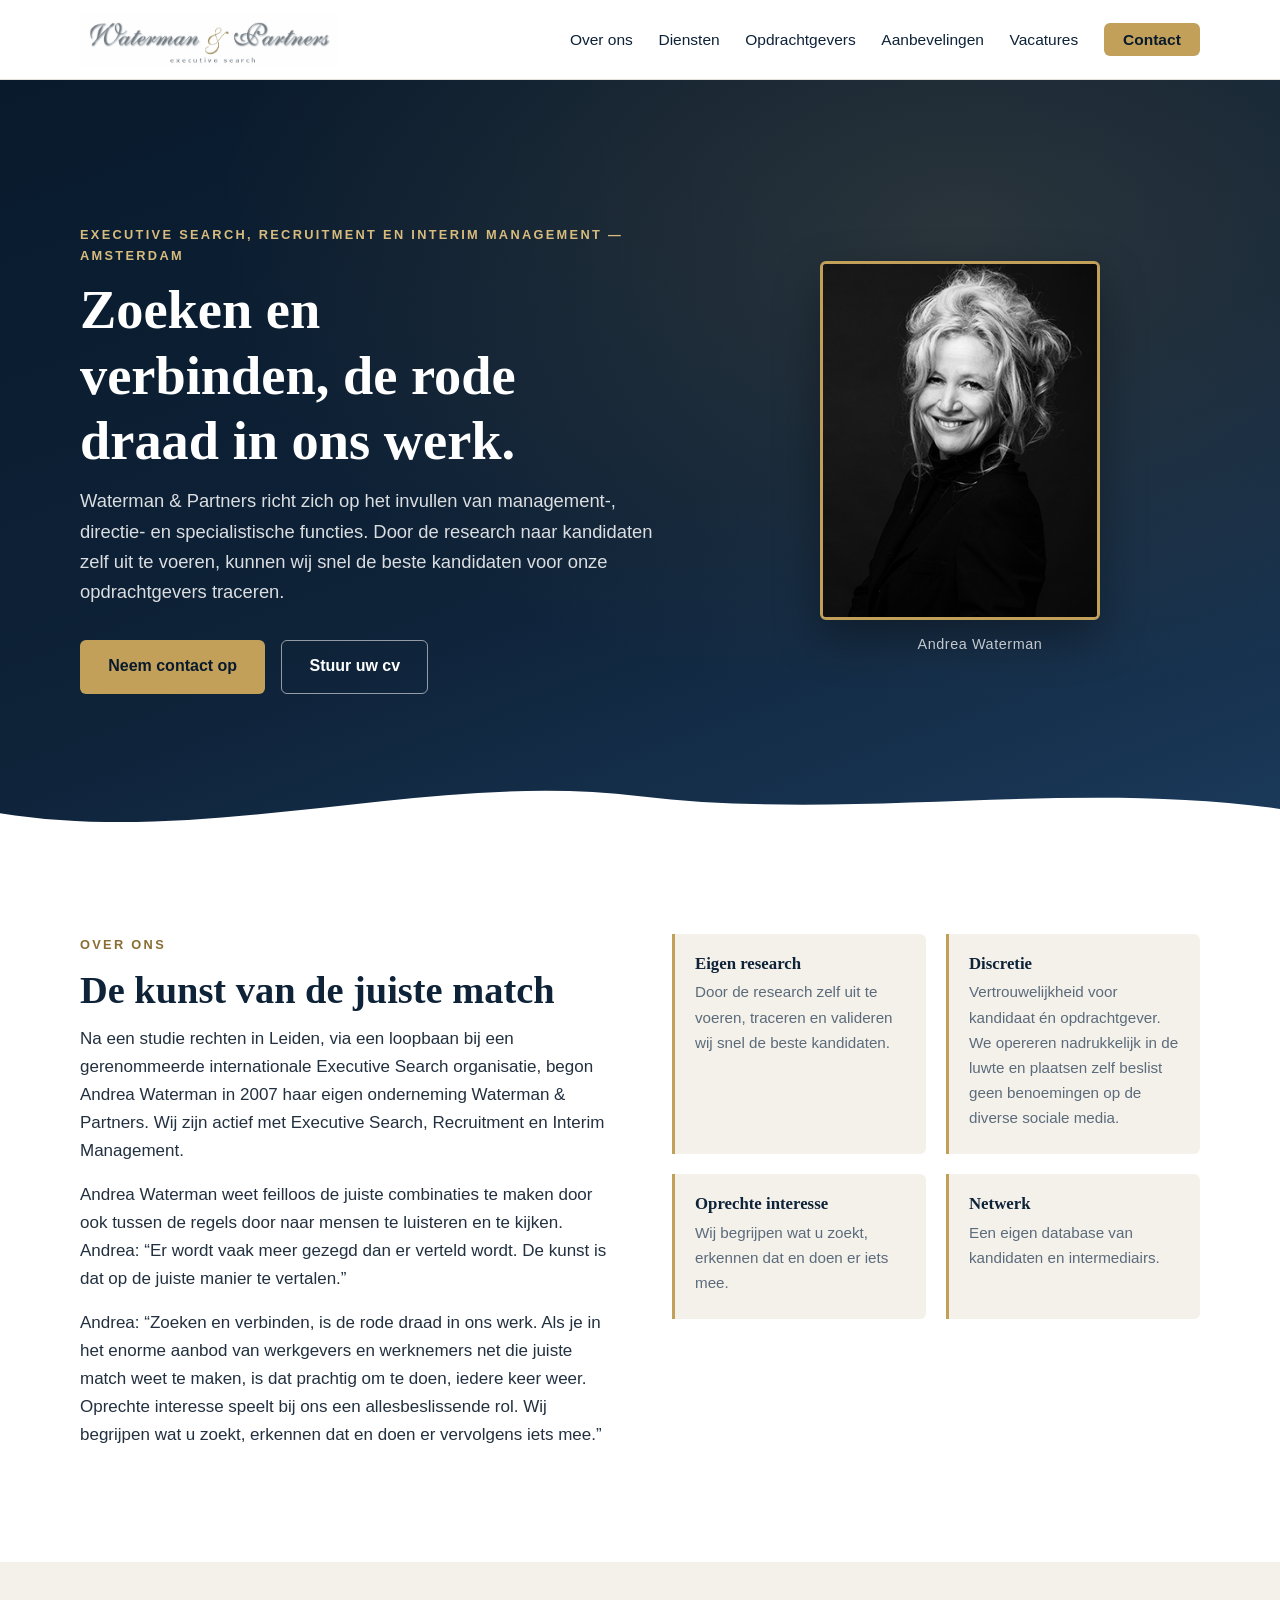
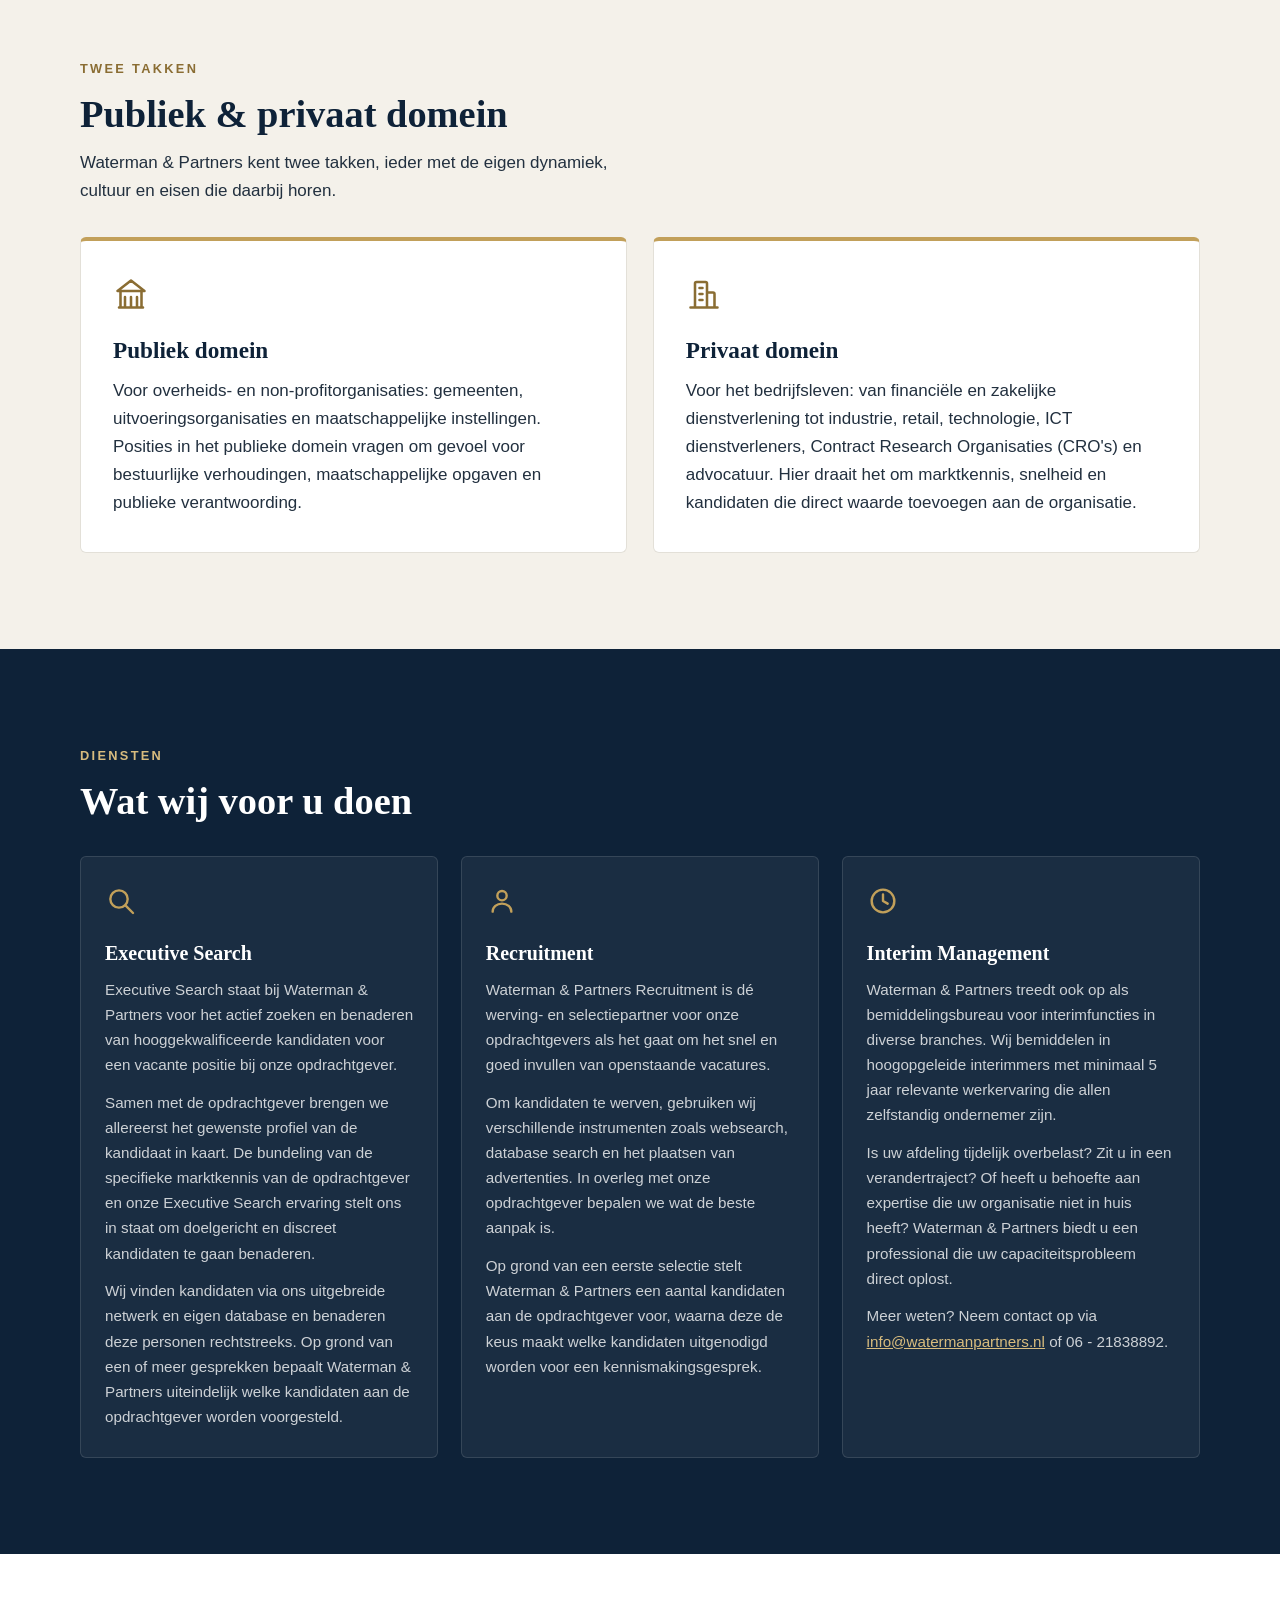
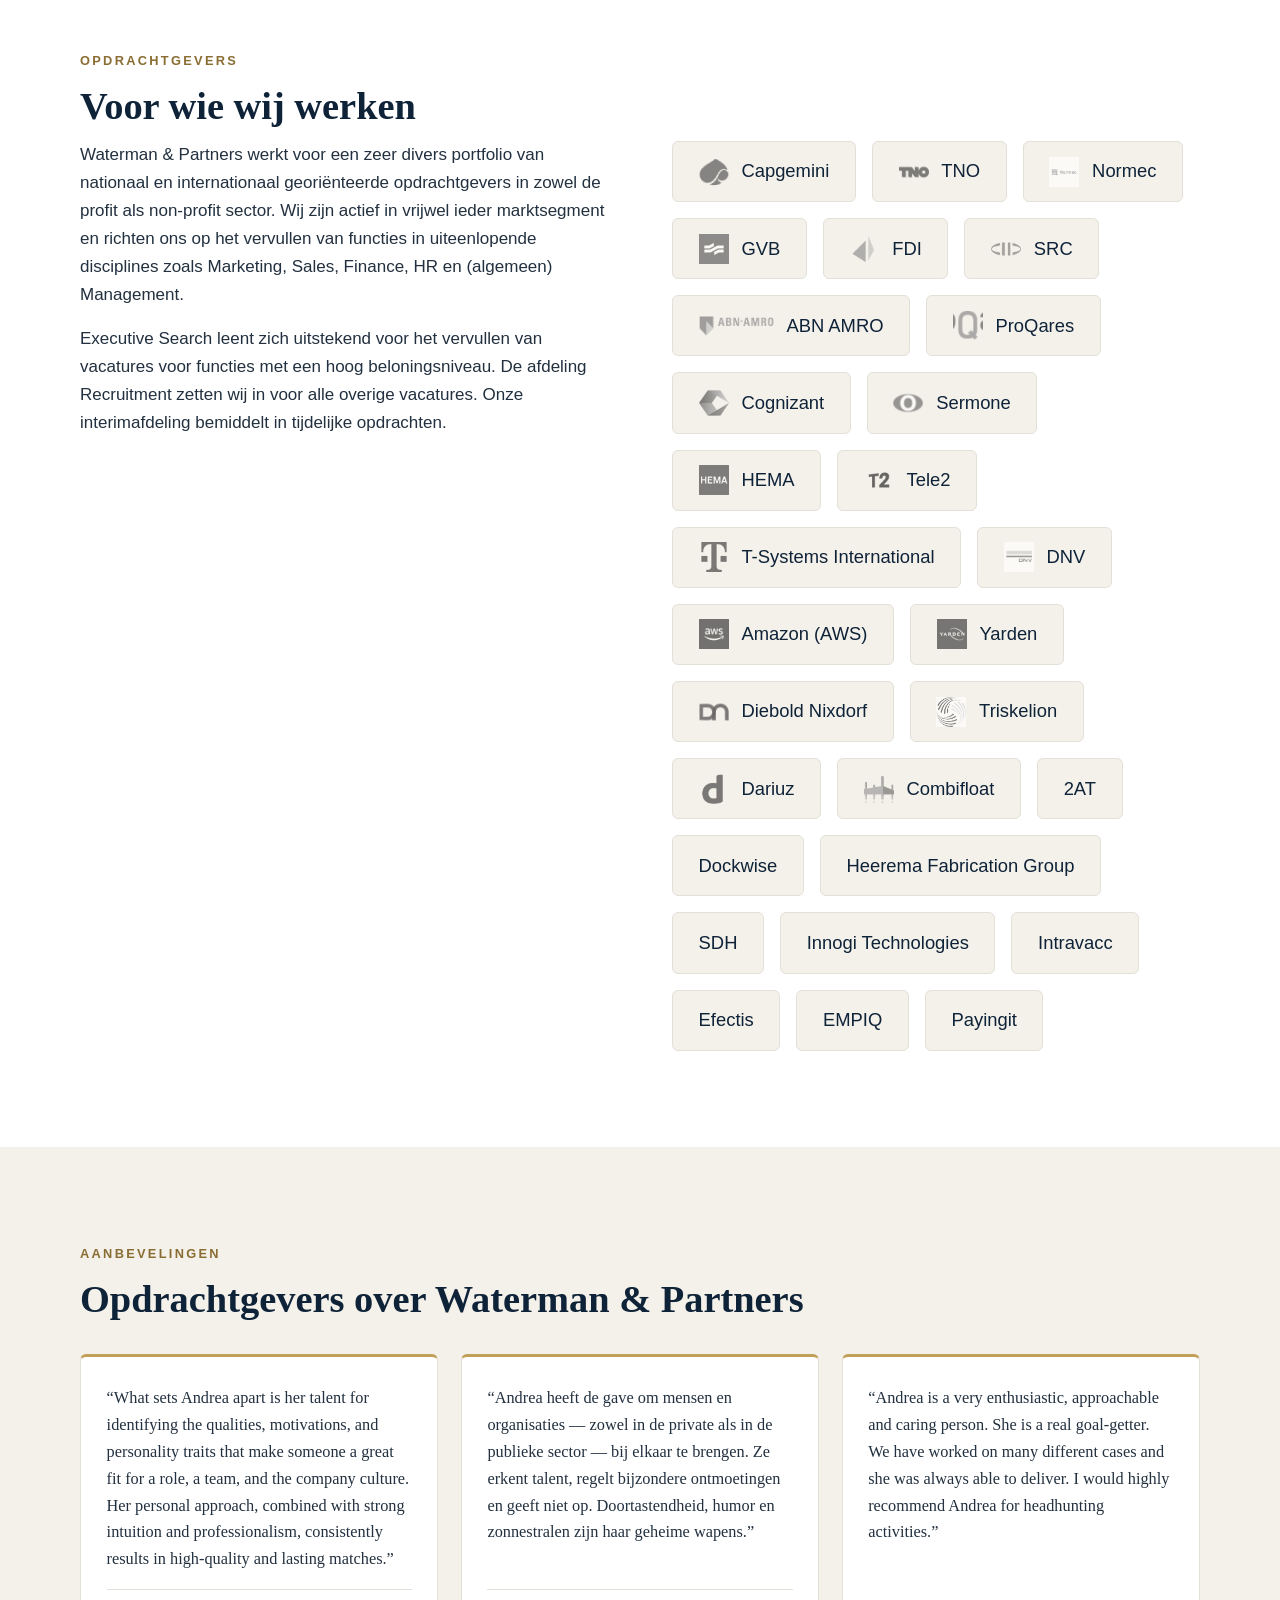
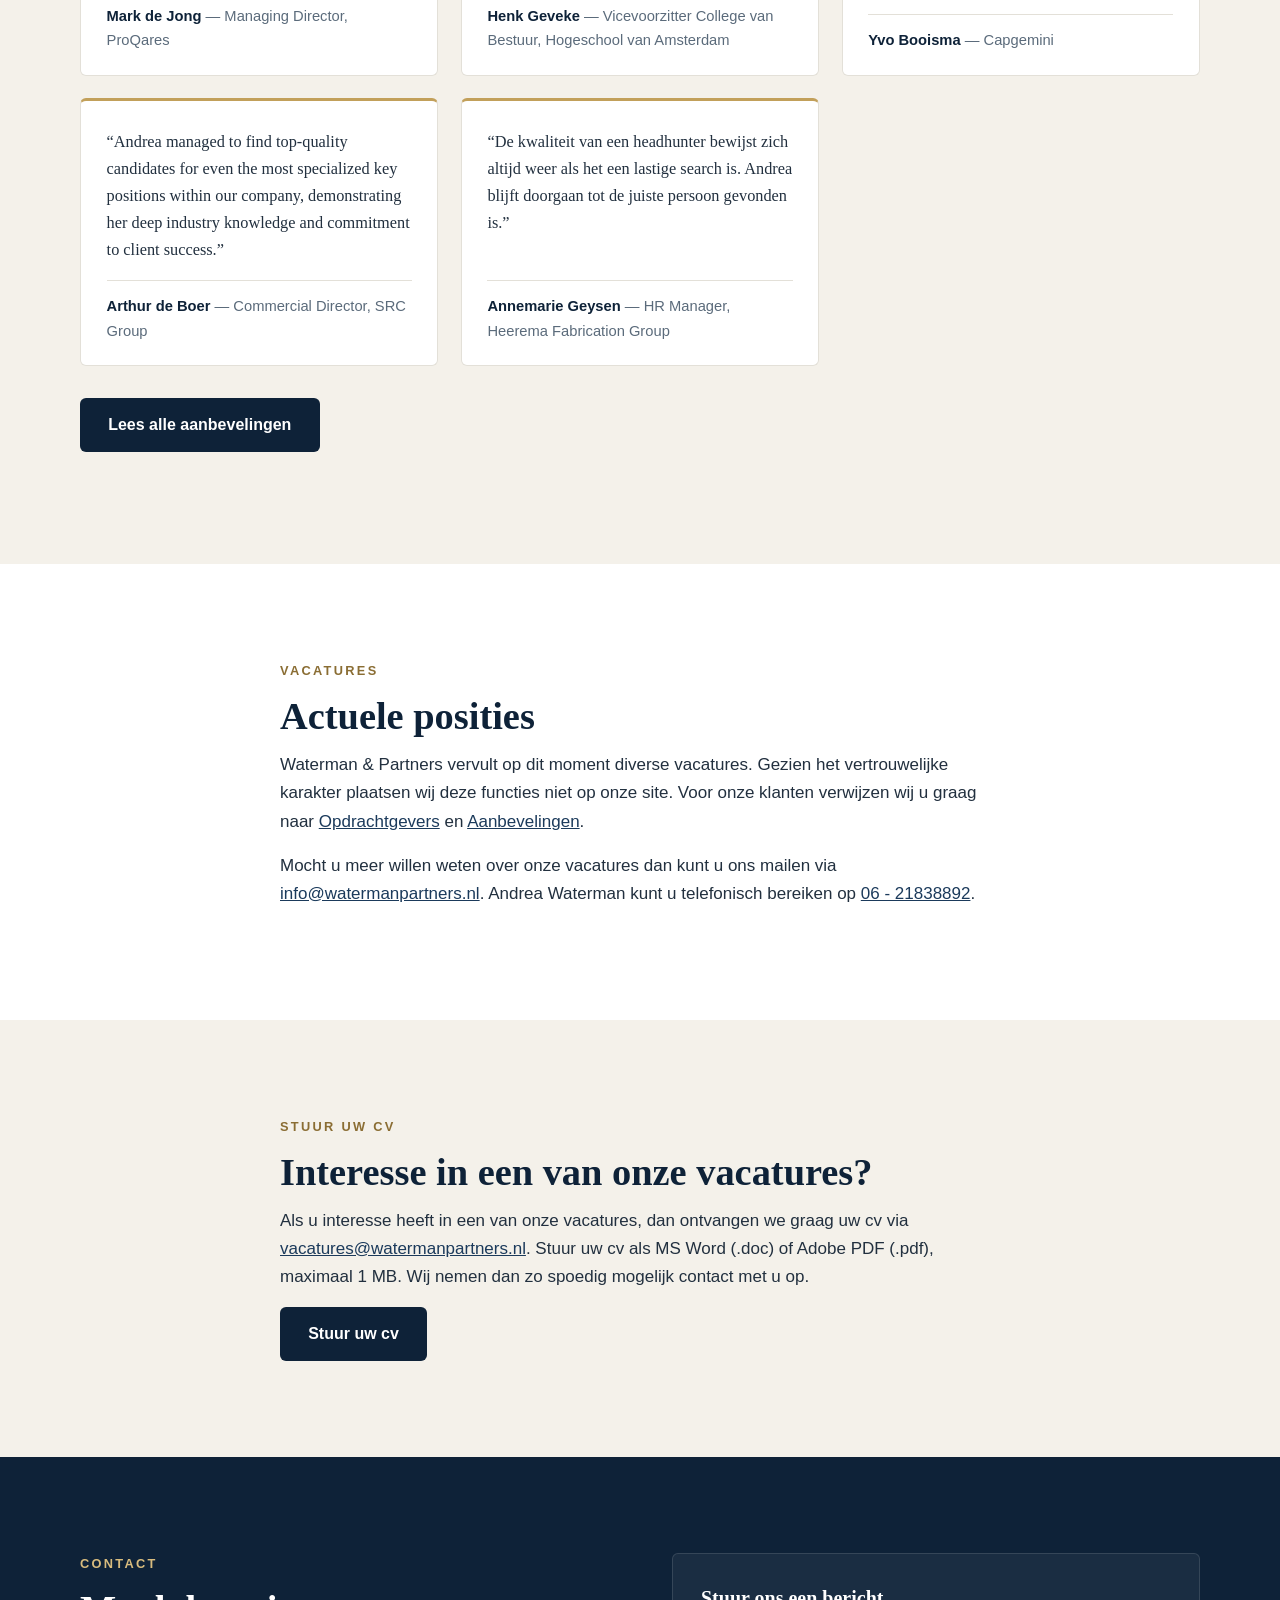
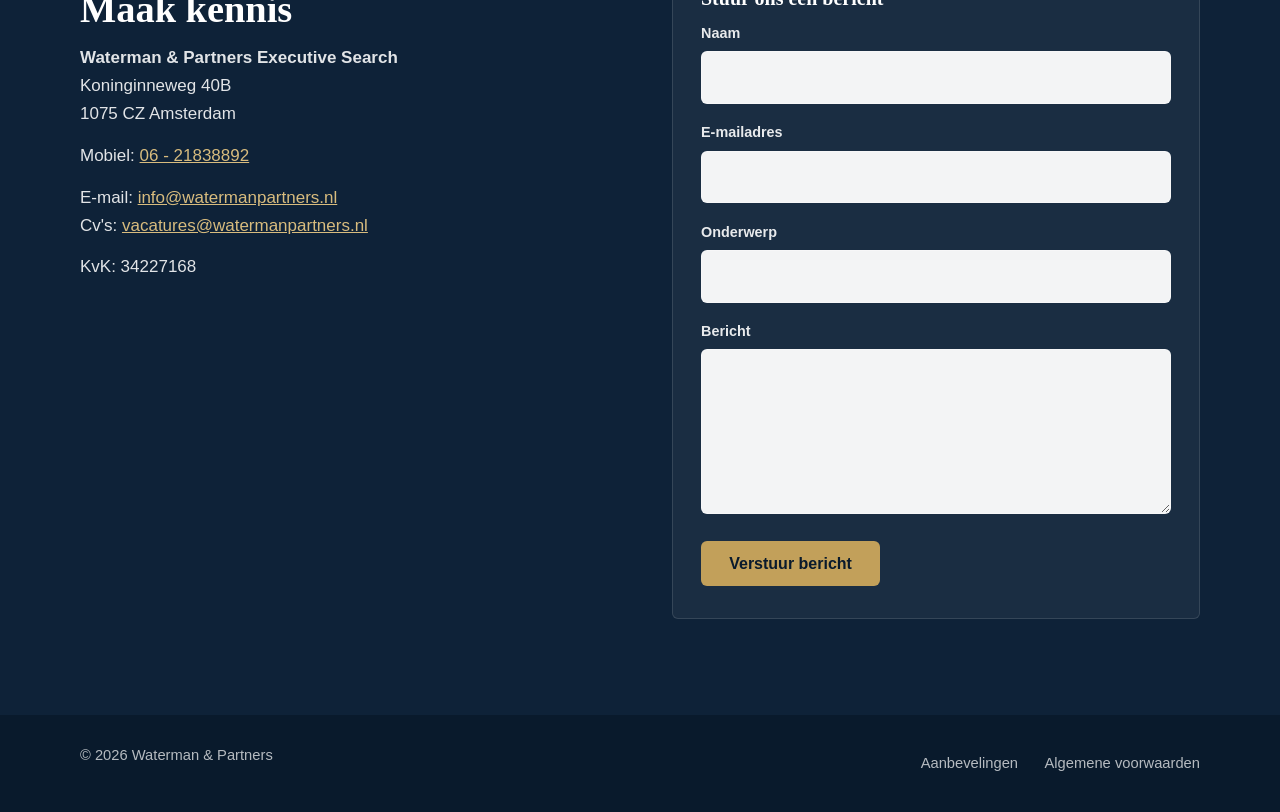
==== commit 2aed72a3: "Henk Geveke: Hogeschool van Amsterdam toegevoegd Co-Authored-By: Claude Sonnet 4.6 <noreply@anthropi" ====
--- a/index.html
+++ b/index.html
@@ -297,7 +297,7 @@
           <blockquote>
             <p>&ldquo;Andrea heeft de gave om mensen en organisaties — zowel in de private als in de publieke sector — bij elkaar te brengen. Ze erkent talent, regelt bijzondere ontmoetingen en geeft niet op. Doortastendheid, humor en zonnestralen zijn haar geheime wapens.&rdquo;</p>
           </blockquote>
-          <figcaption><strong>Henk Geveke</strong> — Vicevoorzitter College van Bestuur</figcaption>
+          <figcaption><strong>Henk Geveke</strong> — Vicevoorzitter College van Bestuur, Hogeschool van Amsterdam</figcaption>
         </figure>
         <figure class="quote-card reveal">
           <blockquote lang="en">
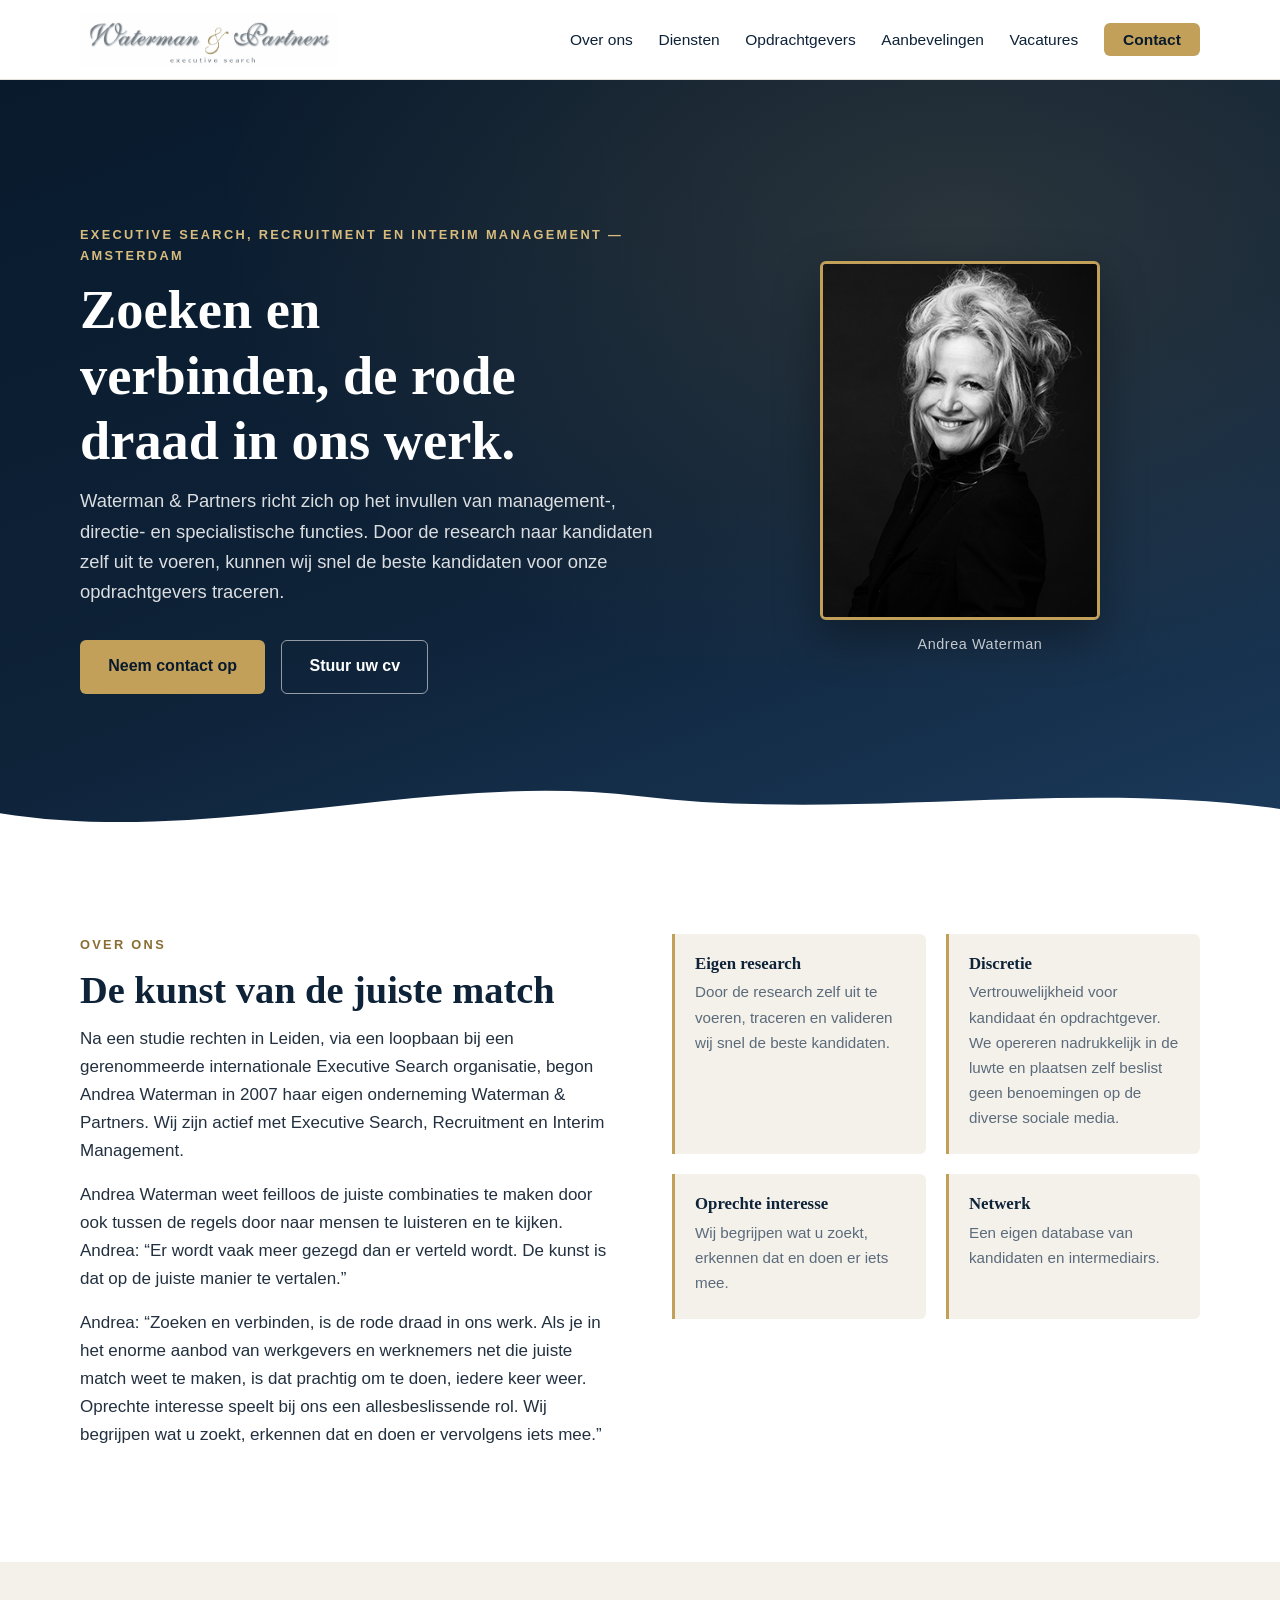
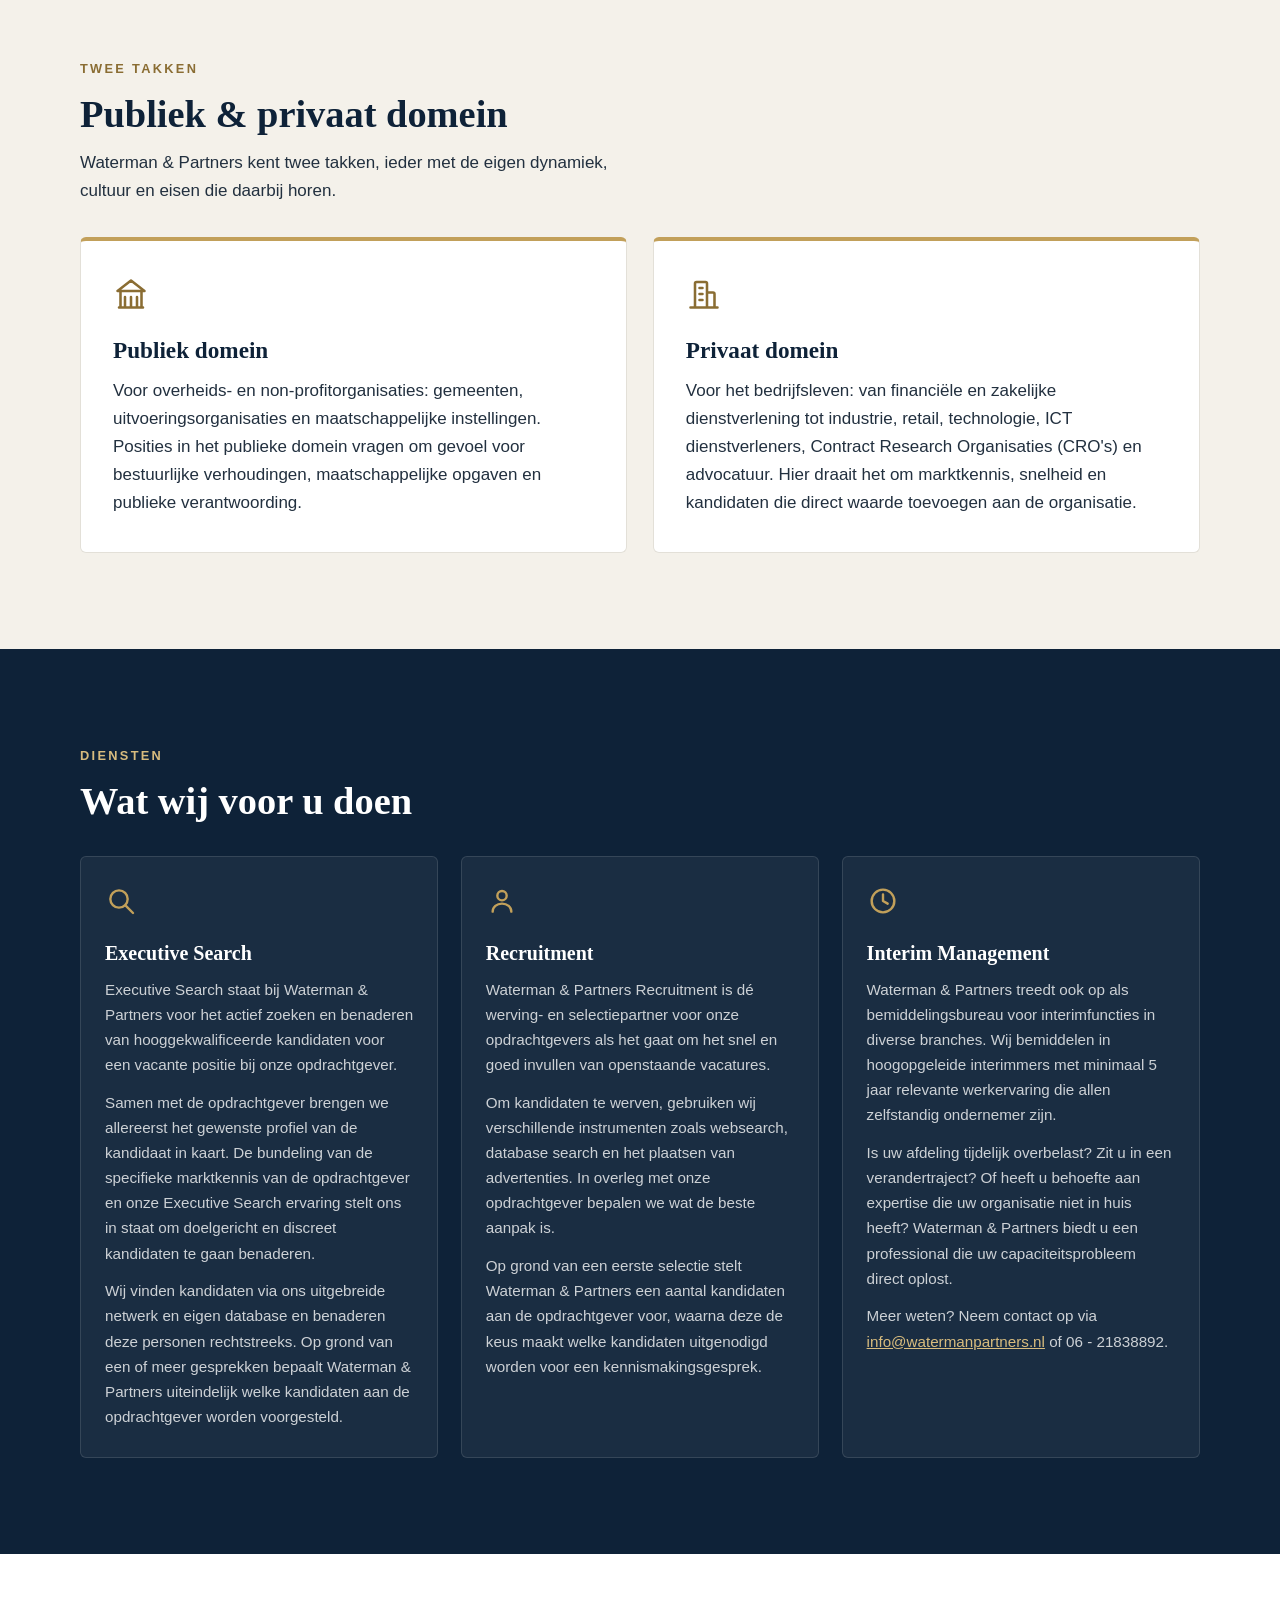
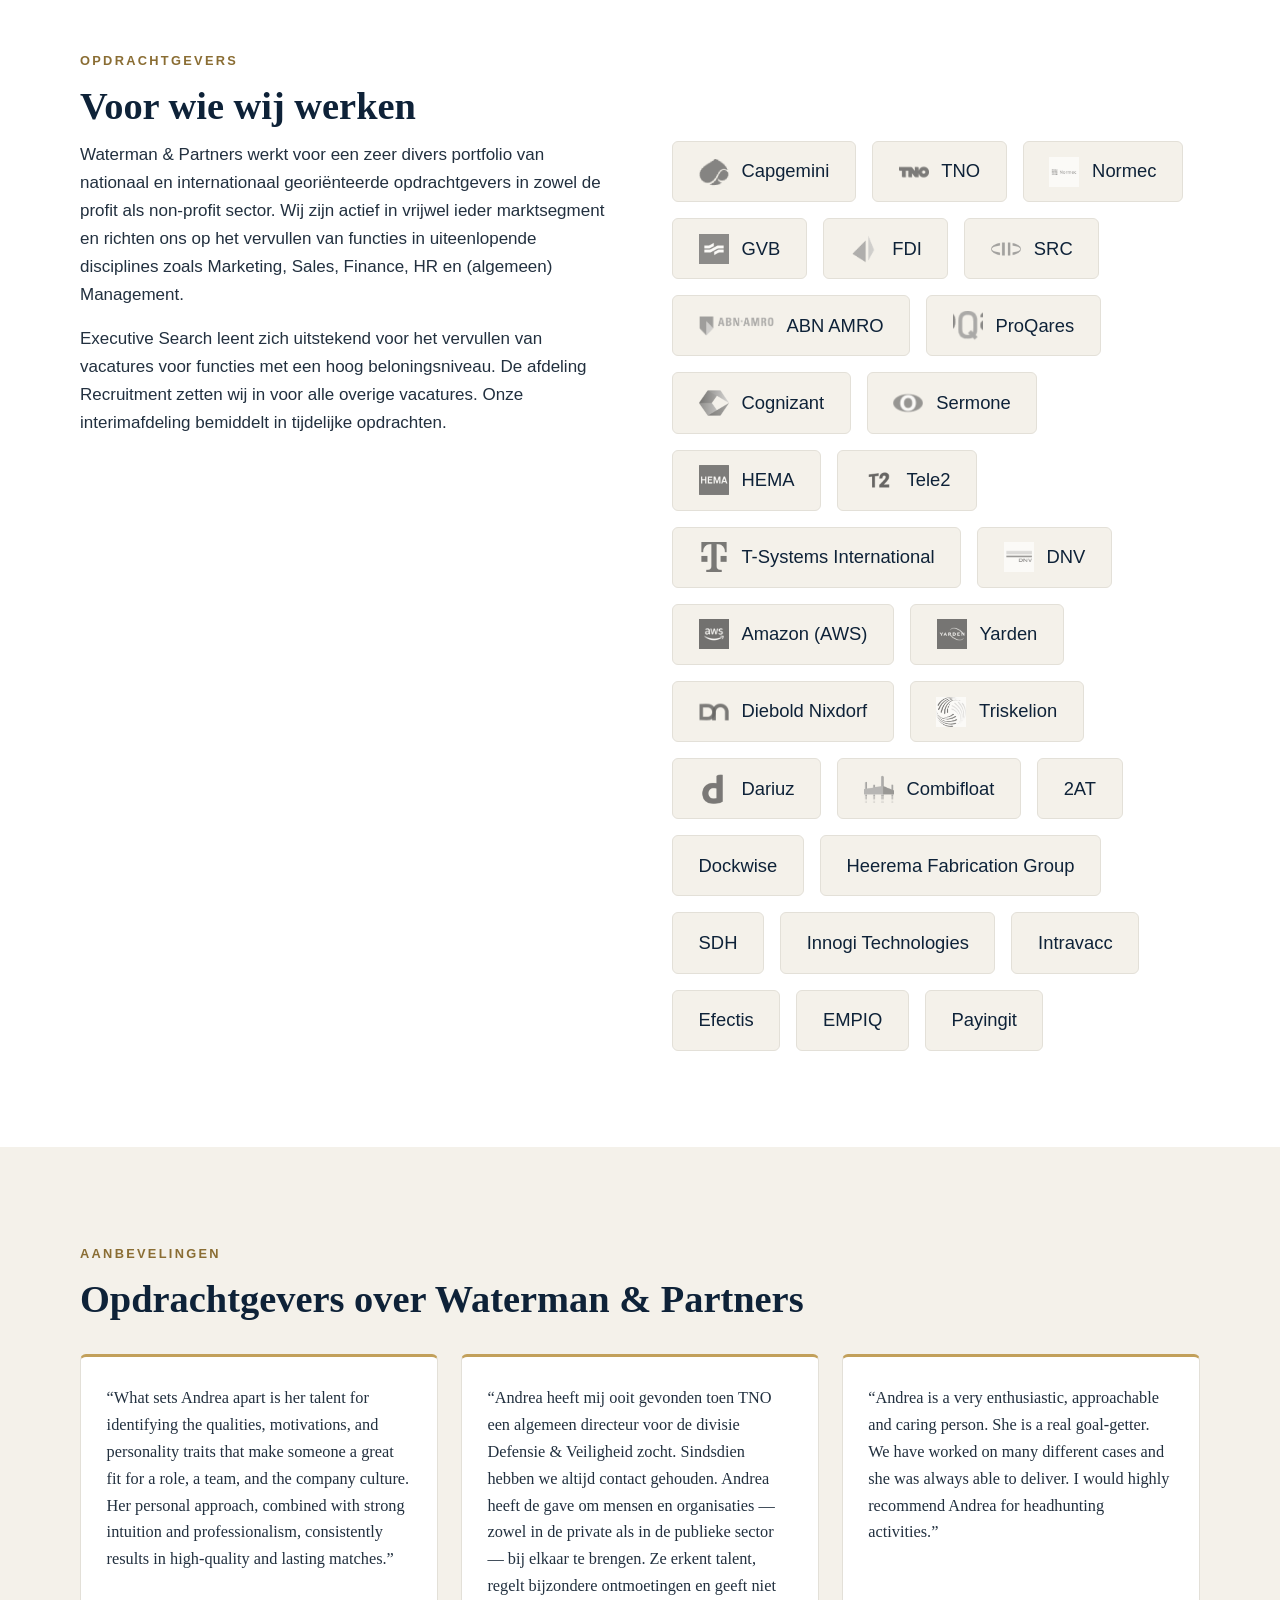
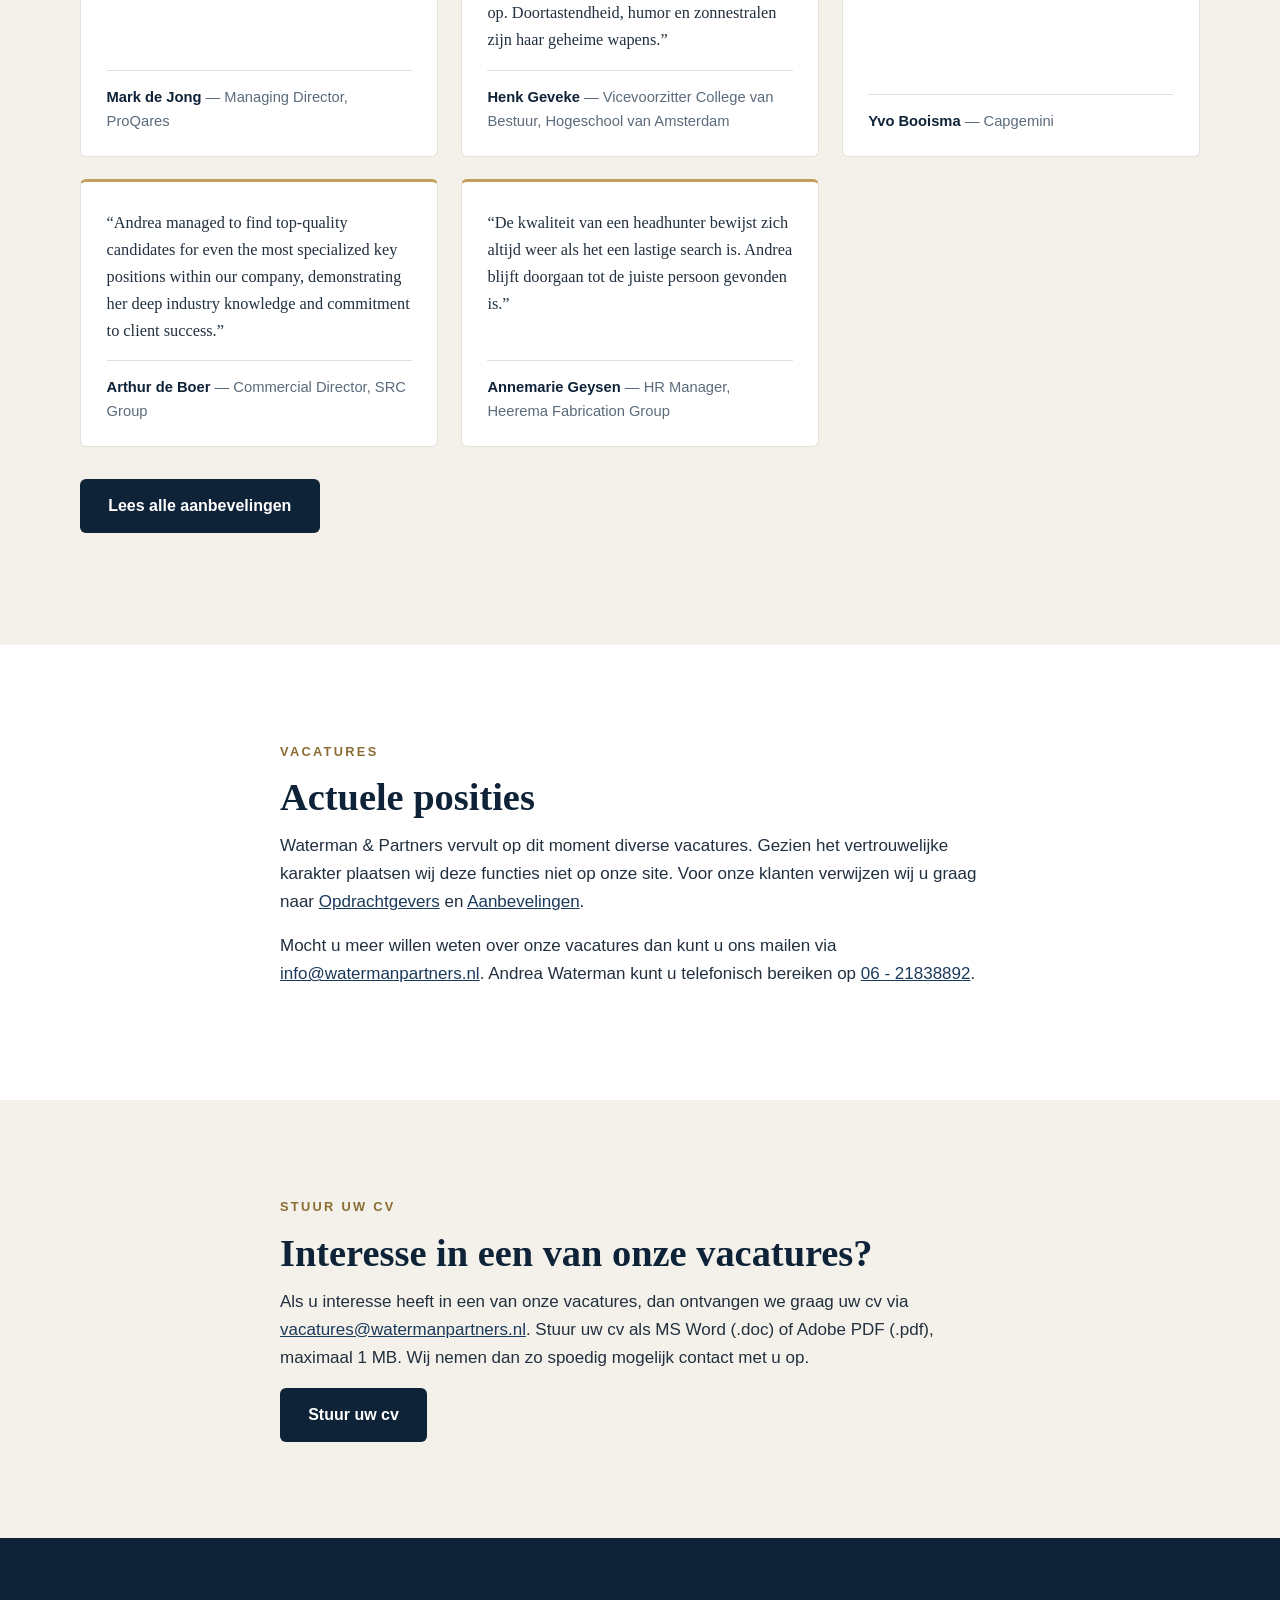
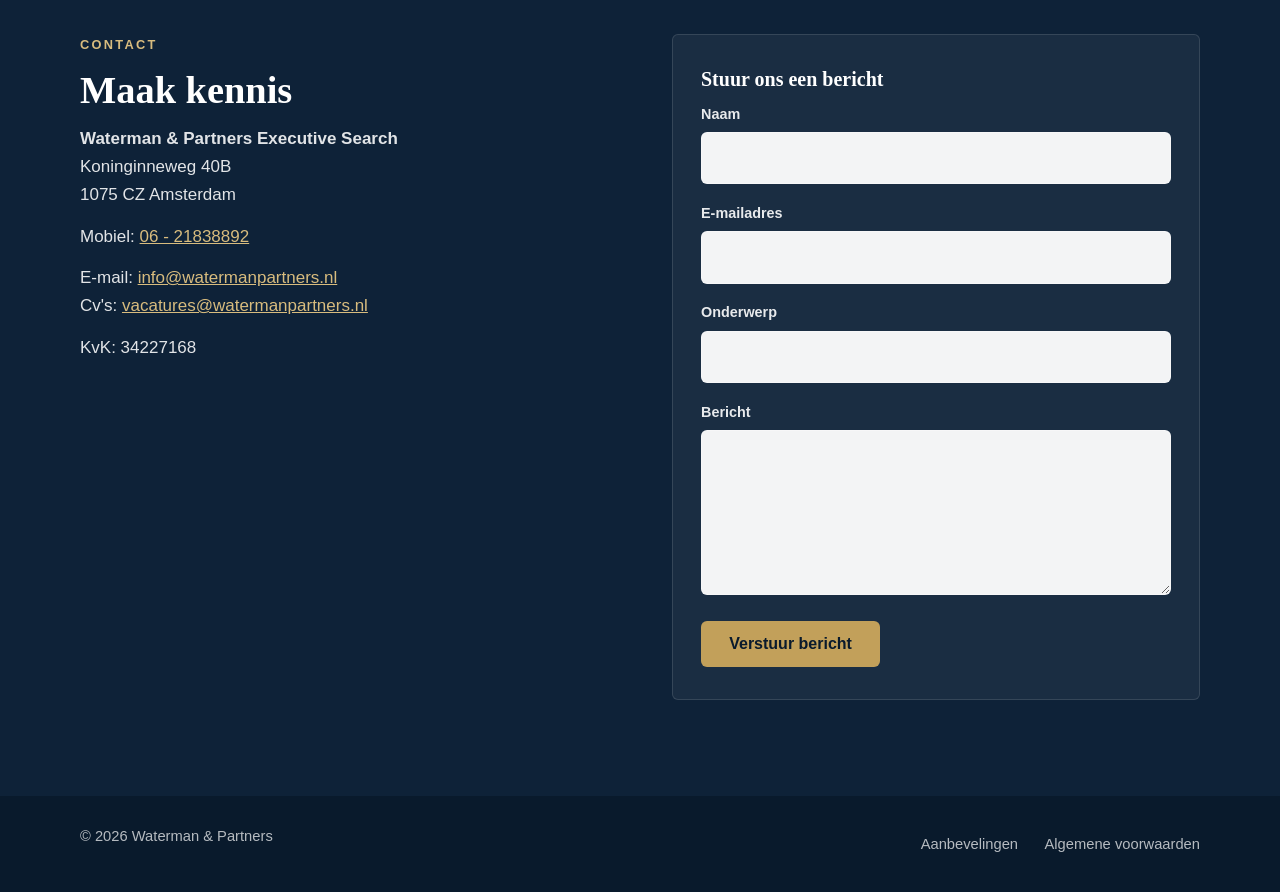
==== commit 68ded36f: "Henk Geveke: eerste zin LinkedIn review toegevoegd op mainpage Co-Authored-By: Claude Sonnet 4.6 <no" ====
--- a/index.html
+++ b/index.html
@@ -295,7 +295,7 @@
         </figure>
         <figure class="quote-card reveal">
           <blockquote>
-            <p>&ldquo;Andrea heeft de gave om mensen en organisaties — zowel in de private als in de publieke sector — bij elkaar te brengen. Ze erkent talent, regelt bijzondere ontmoetingen en geeft niet op. Doortastendheid, humor en zonnestralen zijn haar geheime wapens.&rdquo;</p>
+            <p>&ldquo;Andrea heeft mij ooit gevonden toen TNO een algemeen directeur voor de divisie Defensie &amp; Veiligheid zocht. Sindsdien hebben we altijd contact gehouden. Andrea heeft de gave om mensen en organisaties — zowel in de private als in de publieke sector — bij elkaar te brengen. Ze erkent talent, regelt bijzondere ontmoetingen en geeft niet op. Doortastendheid, humor en zonnestralen zijn haar geheime wapens.&rdquo;</p>
           </blockquote>
           <figcaption><strong>Henk Geveke</strong> — Vicevoorzitter College van Bestuur, Hogeschool van Amsterdam</figcaption>
         </figure>
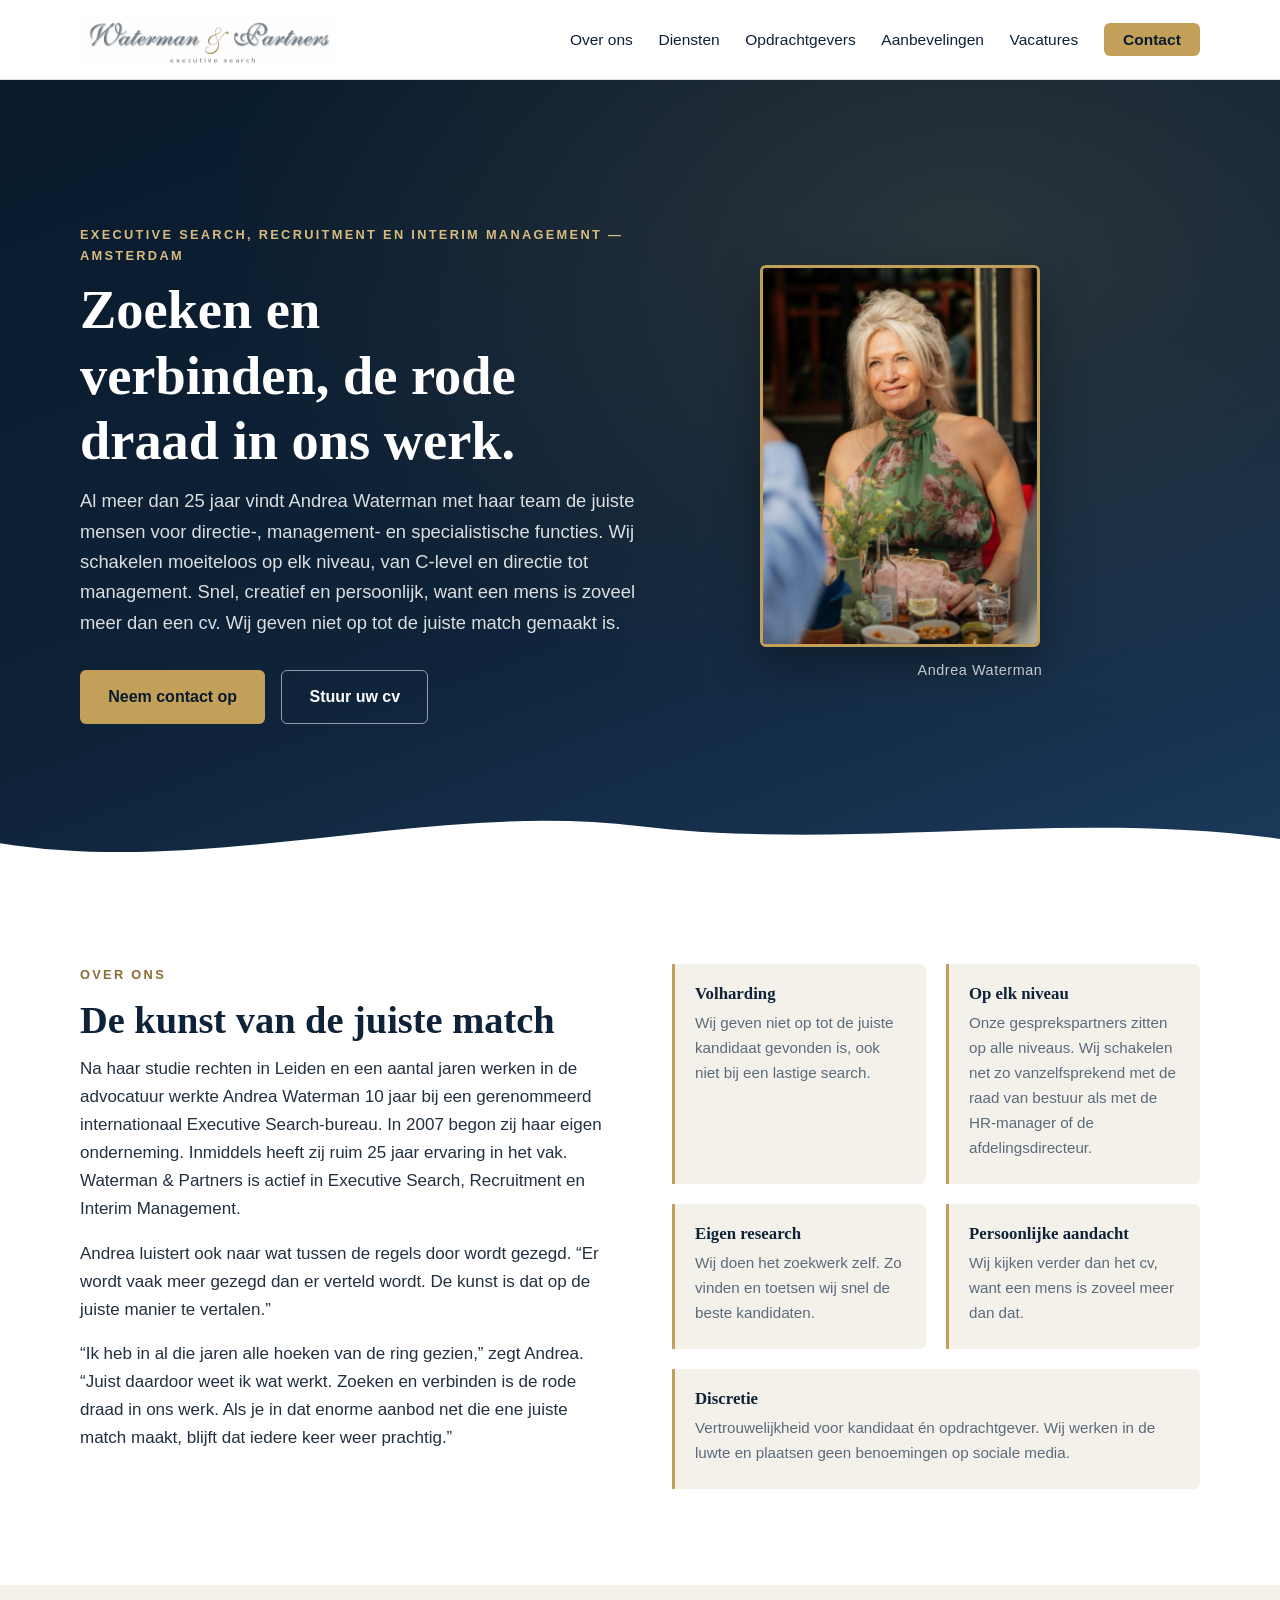
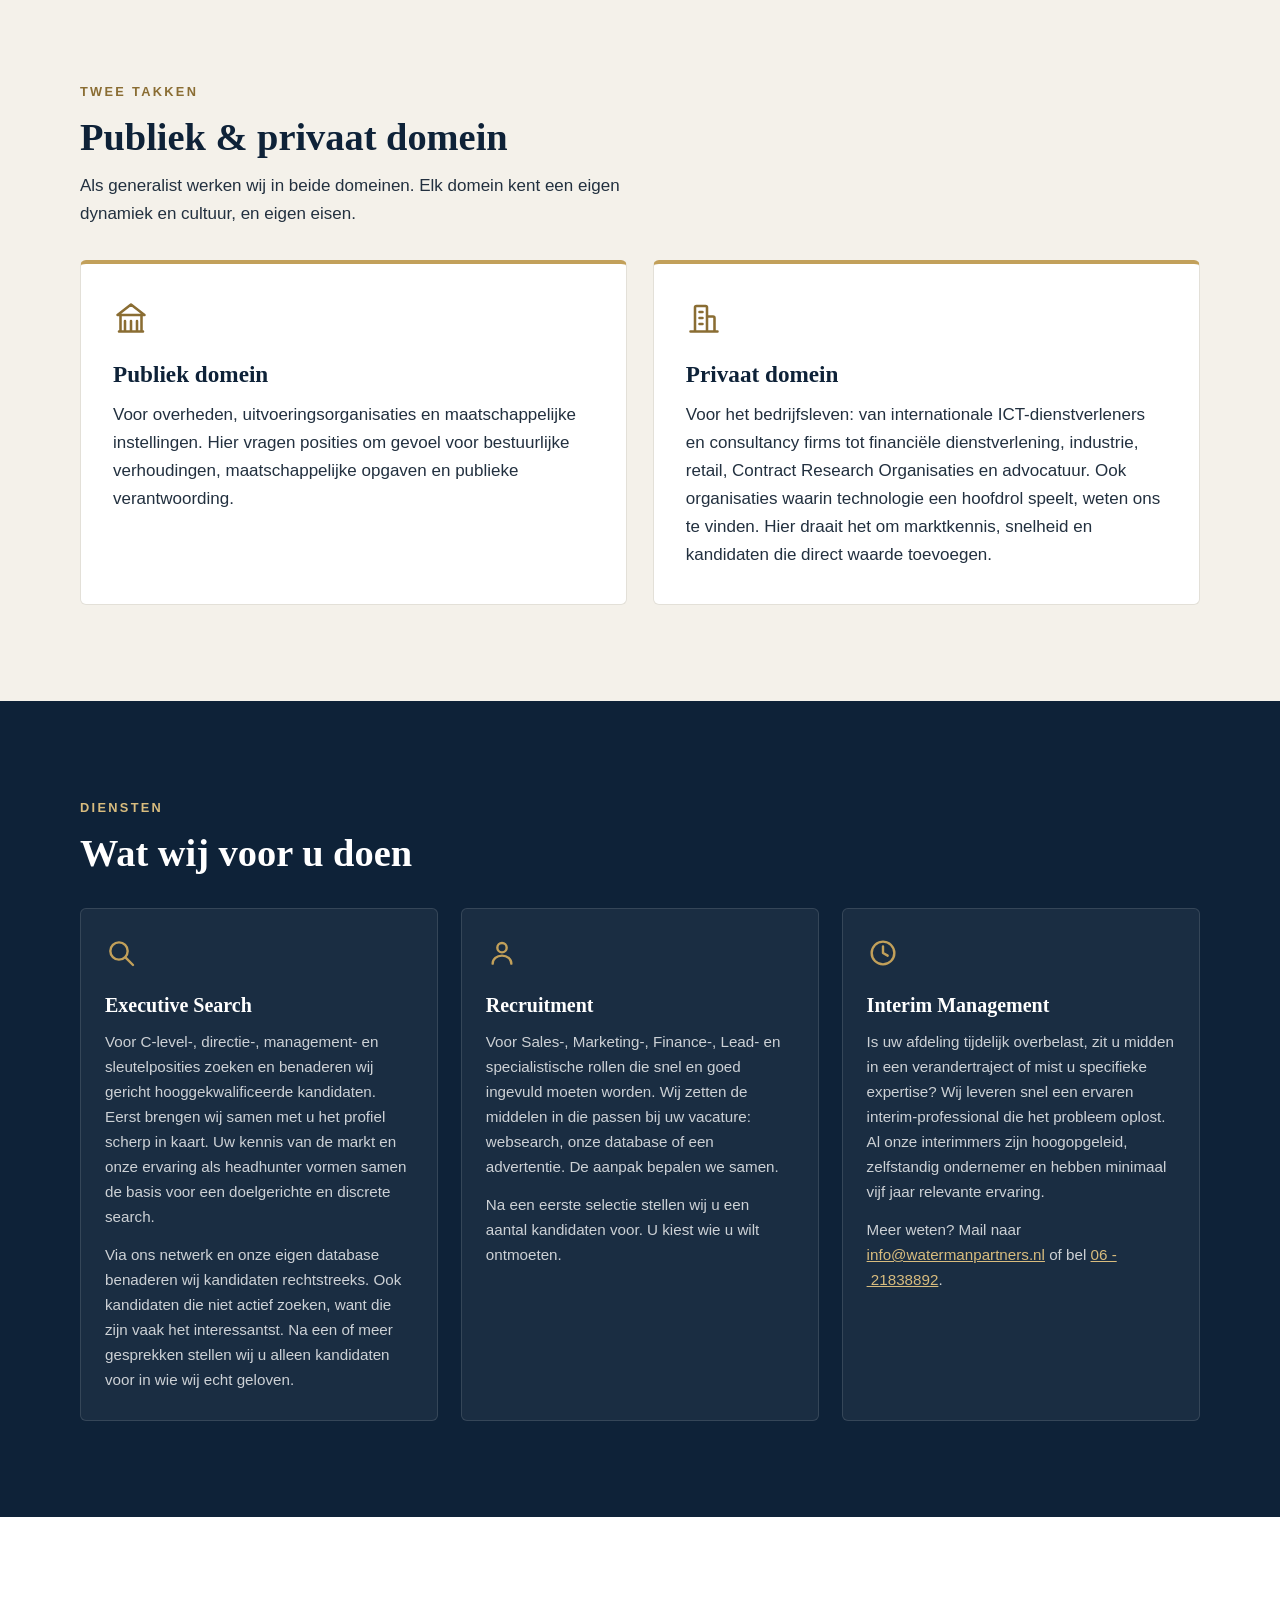
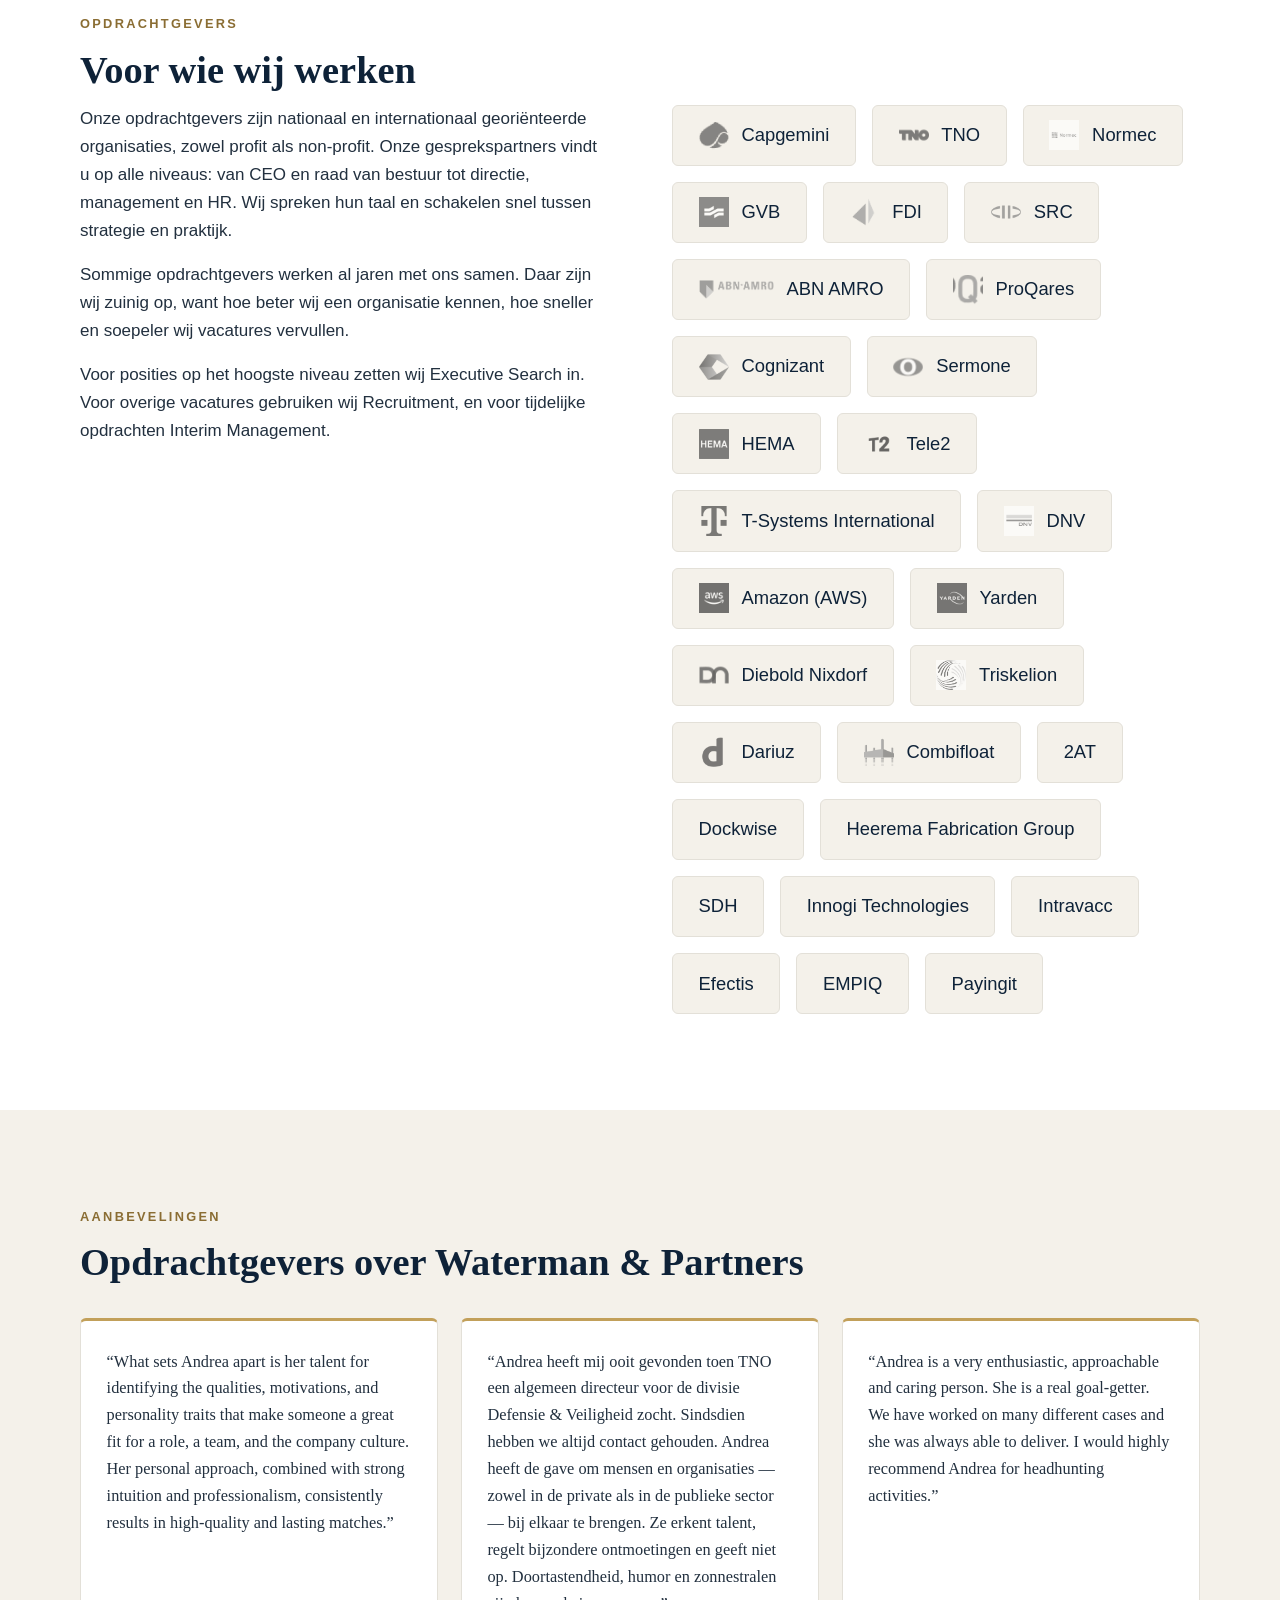
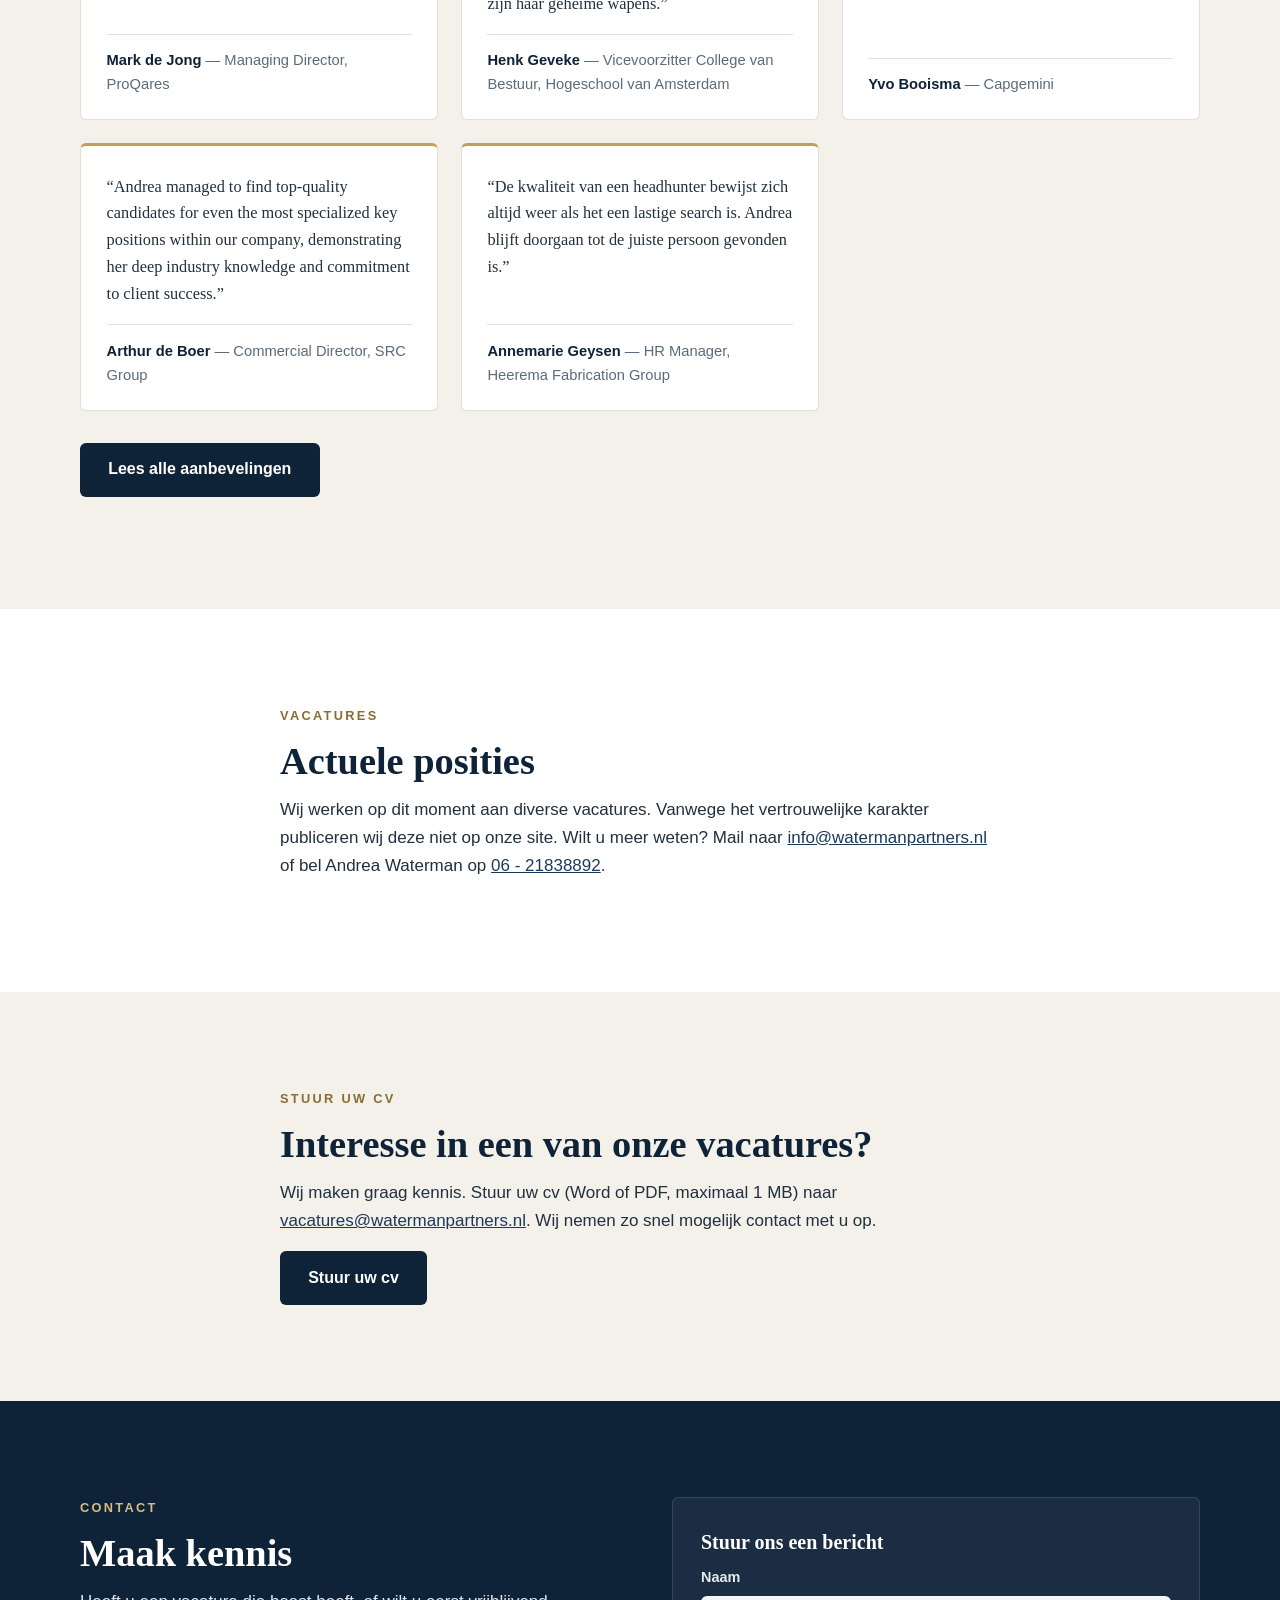
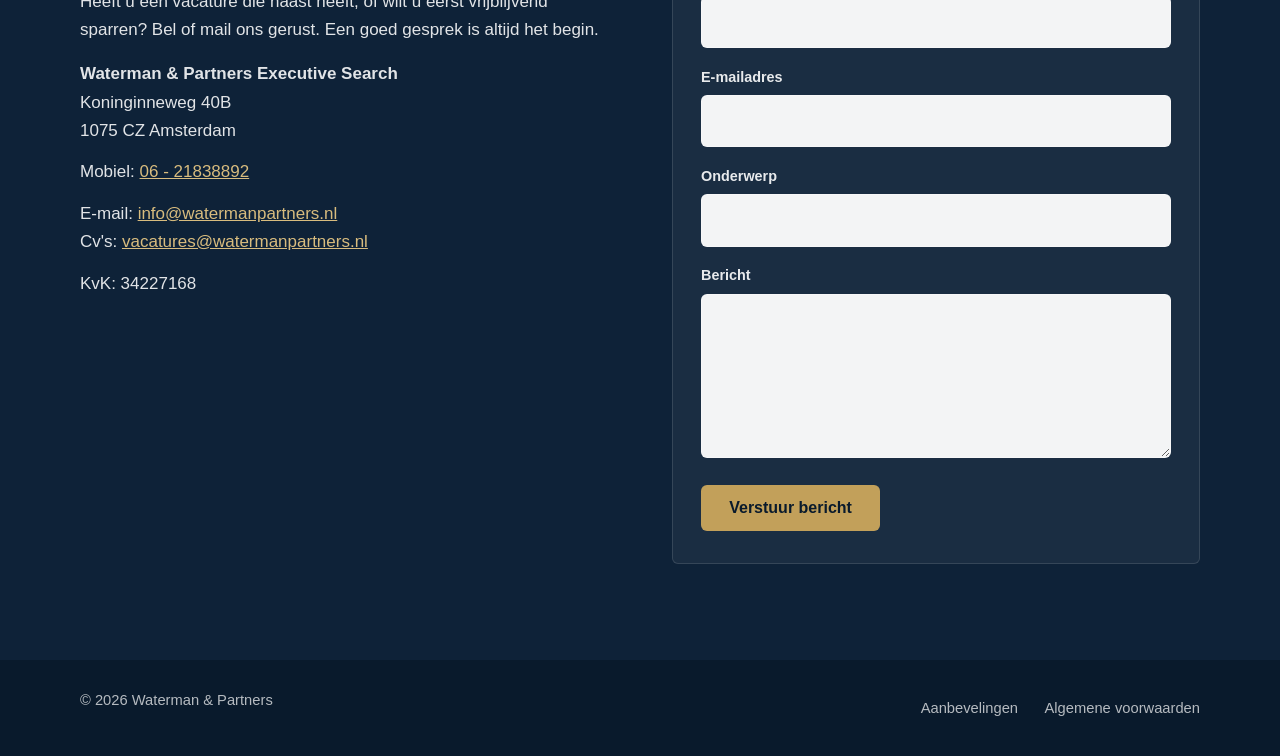
==== commit 35c2d208: "Homepage: nieuwe foto Andrea en teksten volgens websitetekst oktober 2026 Co-Authored-By: Claude Opu" ====
--- a/index.html
+++ b/index.html
@@ -4,8 +4,10 @@
   <meta charset="UTF-8">
   <meta name="viewport" content="width=device-width, initial-scale=1">
   <title>Executive Search Amsterdam | Waterman &amp; Partners</title>
-  <meta name="description" content="Waterman &amp; Partners is uw executive search- en recruitmentbureau in Amsterdam. Wij vervullen management- en directiefuncties via executive search, recruitment en interim management. Bel 06&nbsp;21838892.">
+  <meta name="description" content="Waterman &amp; Partners: expert in executive search, headhunting en werving &amp; selectie van management- en directiefuncties in Amsterdam. Actief in profit én non-profit. Neem vandaag contact op.">
   <link rel="canonical" href="https://www.watermanpartners.nl/">
+  <meta name="robots" content="index, follow, max-snippet:-1, max-image-preview:large, max-video-preview:-1">
+  <meta name="author" content="Andrea Waterman, Waterman &amp; Partners">
 
   <!-- Favicon -->
   <link rel="icon" type="image/x-icon" href="/favicon.ico">
@@ -21,6 +23,9 @@
   <meta property="og:locale" content="nl_NL">
   <meta property="og:site_name" content="Waterman &amp; Partners Executive Search">
   <meta property="og:image" content="https://www.watermanpartners.nl/img/logo_executive_search.gif">
+  <meta property="og:image:width" content="1200">
+  <meta property="og:image:height" content="630">
+  <meta property="og:image:alt" content="Waterman &amp; Partners Executive Search Amsterdam">
 
   <!-- Twitter Card -->
   <meta name="twitter:card" content="summary_large_image">
@@ -28,12 +33,14 @@
   <meta name="twitter:description" content="Waterman &amp; Partners: uw executive search- en recruitmentbureau in Amsterdam. Wij vervullen management- en directiefuncties.">
   <meta name="twitter:image" content="https://www.watermanpartners.nl/img/logo_executive_search.gif">
 
+  <link rel="preload" href="css/style.css" as="style">
+  <link rel="preload" href="img/andrea-waterman.jpg" as="image" fetchpriority="high">
   <link rel="stylesheet" href="css/style.css">
 
   <script type="application/ld+json">
   {
     "@context": "https://schema.org",
-    "@type": "ProfessionalService",
+    "@type": ["ProfessionalService", "LocalBusiness", "EmploymentAgency"],
     "name": "Waterman & Partners Executive Search",
     "alternateName": "Andrea Waterman & Partners",
     "description": "Executive search-, recruitment- en interim-managementbureau gespecialiseerd in het invullen van management-, directie- en specialistische functies in Amsterdam.",
@@ -44,12 +51,12 @@
       "width": 647,
       "height": 121
     },
-    "image": "https://www.watermanpartners.nl/img/watermanpartners.jpg",
+    "image": "https://www.watermanpartners.nl/img/andrea-waterman.jpg",
     "founder": {
       "@type": "Person",
       "name": "Andrea Waterman",
       "jobTitle": "Directeur / Executive Search Consultant",
-      "image": "https://www.watermanpartners.nl/img/watermanpartners.jpg"
+      "image": "https://www.watermanpartners.nl/img/andrea-waterman.jpg"
     },
     "foundingDate": "2007",
     "telephone": "+31621838892",
@@ -68,6 +75,13 @@
     },
     "identifier": { "@type": "PropertyValue", "propertyID": "KvK", "value": "34227168" },
     "areaServed": { "@type": "Country", "name": "Nederland" },
+    "openingHoursSpecification": {
+      "@type": "OpeningHoursSpecification",
+      "dayOfWeek": ["Monday","Tuesday","Wednesday","Thursday","Friday"],
+      "opens": "09:00",
+      "closes": "18:00"
+    },
+    "priceRange": "€€€",
     "knowsAbout": ["Executive Search", "Recruitment", "Interim Management", "Headhunting", "Werving en Selectie"],
     "hasOfferCatalog": {
       "@type": "OfferCatalog",
@@ -108,7 +122,7 @@
 
 <header class="site-header" id="top">
   <div class="container header-inner">
-    <a href="#top" class="logo" aria-label="Waterman &amp; Partners — naar boven">
+    <a href="/" class="logo" aria-label="Waterman &amp; Partners — naar boven">
       <img src="img/logo_executive_search.gif" alt="Waterman &amp; Partners Executive Search" width="647" height="121">
     </a>
     <button class="nav-toggle" aria-expanded="false" aria-controls="site-nav" aria-label="Menu openen">
@@ -137,14 +151,14 @@
       <div>
         <p class="eyebrow">Executive Search, Recruitment en Interim Management — Amsterdam</p>
         <h1 id="hero-heading">Zoeken en verbinden, de rode draad in ons werk.</h1>
-        <p class="hero-sub">Waterman &amp; Partners richt zich op het invullen van management-, directie- en specialistische functies. Door de research naar kandidaten zelf uit te voeren, kunnen wij snel de beste kandidaten voor onze opdrachtgevers traceren.</p>
+        <p class="hero-sub">Al meer dan 25 jaar vindt Andrea Waterman met haar team de juiste mensen voor directie-, management- en specialistische functies. Wij schakelen moeiteloos op elk niveau, van C-level en directie tot management. Snel, creatief en persoonlijk, want een mens is zoveel meer dan een cv. Wij geven niet op tot de juiste match gemaakt is.</p>
         <div class="hero-cta">
           <a class="btn btn-gold" href="#contact">Neem contact op</a>
           <a class="btn btn-ghost" href="#stuur-cv">Stuur uw cv</a>
         </div>
       </div>
       <figure class="hero-portrait">
-        <img src="img/watermanpartners.jpg" alt="Andrea Waterman, oprichtster en directeur van Waterman &amp; Partners Executive Search Amsterdam" width="313" height="430">
+        <img src="img/andrea-waterman.jpg" alt="Andrea Waterman, oprichtster en directeur van Waterman &amp; Partners Executive Search Amsterdam" width="600" height="822" fetchpriority="high">
         <figcaption>Andrea Waterman</figcaption>
       </figure>
     </div>
@@ -159,26 +173,30 @@
       <div class="reveal">
         <p class="eyebrow">Over ons</p>
         <h2 id="overons-heading">De kunst van de juiste match</h2>
-        <p>Na een studie rechten in Leiden, via een loopbaan bij een gerenommeerde internationale Executive Search organisatie, begon Andrea Waterman in 2007 haar eigen onderneming Waterman &amp; Partners. Wij zijn actief met Executive Search, Recruitment en Interim Management.</p>
-        <p>Andrea Waterman weet feilloos de juiste combinaties te maken door ook tussen de regels door naar mensen te luisteren en te kijken. Andrea: &ldquo;Er wordt vaak meer gezegd dan er verteld wordt. De kunst is dat op de juiste manier te vertalen.&rdquo;</p>
-        <p>Andrea: &ldquo;Zoeken en verbinden, is de rode draad in ons werk. Als je in het enorme aanbod van werkgevers en werknemers net die juiste match weet te maken, is dat prachtig om te doen, iedere keer weer. Oprechte interesse speelt bij ons een allesbeslissende rol. Wij begrijpen wat u zoekt, erkennen dat en doen er vervolgens iets mee.&rdquo;</p>
-      </div>
-      <ul class="values reveal" aria-label="Kernwaarden">
+        <p>Na haar studie rechten in Leiden en een aantal jaren werken in de advocatuur werkte Andrea Waterman 10 jaar bij een gerenommeerd internationaal Executive Search-bureau. In 2007 begon zij haar eigen onderneming. Inmiddels heeft zij ruim 25 jaar ervaring in het vak. Waterman &amp; Partners is actief in Executive Search, Recruitment en Interim Management.</p>
+        <p>Andrea luistert ook naar wat tussen de regels door wordt gezegd. &ldquo;Er wordt vaak meer gezegd dan er verteld wordt. De kunst is dat op de juiste manier te vertalen.&rdquo;</p>
+        <p>&ldquo;Ik heb in al die jaren alle hoeken van de ring gezien,&rdquo; zegt Andrea. &ldquo;Juist daardoor weet ik wat werkt. Zoeken en verbinden is de rode draad in ons werk. Als je in dat enorme aanbod net die ene juiste match maakt, blijft dat iedere keer weer prachtig.&rdquo;</p>
+      </div>
+      <ul class="values reveal" aria-label="Waar u op kunt rekenen">
+        <li>
+          <h3>Volharding</h3>
+          <p>Wij geven niet op tot de juiste kandidaat gevonden is, ook niet bij een lastige search.</p>
+        </li>
+        <li>
+          <h3>Op elk niveau</h3>
+          <p>Onze gesprekspartners zitten op alle niveaus. Wij schakelen net zo vanzelfsprekend met de raad van bestuur als met de HR-manager of de afdelingsdirecteur.</p>
+        </li>
         <li>
           <h3>Eigen research</h3>
-          <p>Door de research zelf uit te voeren, traceren en valideren wij snel de beste kandidaten.</p>
+          <p>Wij doen het zoekwerk zelf. Zo vinden en toetsen wij snel de beste kandidaten.</p>
+        </li>
+        <li>
+          <h3>Persoonlijke aandacht</h3>
+          <p>Wij kijken verder dan het cv, want een mens is zoveel meer dan dat.</p>
         </li>
         <li>
           <h3>Discretie</h3>
-          <p>Vertrouwelijkheid voor kandidaat én opdrachtgever. We opereren nadrukkelijk in de luwte en plaatsen zelf beslist geen benoemingen op de diverse sociale media.</p>
-        </li>
-        <li>
-          <h3>Oprechte interesse</h3>
-          <p>Wij begrijpen wat u zoekt, erkennen dat en doen er iets mee.</p>
-        </li>
-        <li>
-          <h3>Netwerk</h3>
-          <p>Een eigen database van kandidaten en intermediairs.</p>
+          <p>Vertrouwelijkheid voor kandidaat én opdrachtgever. Wij werken in de luwte en plaatsen geen benoemingen op sociale media.</p>
         </li>
       </ul>
     </div>
@@ -189,17 +207,17 @@
     <div class="container">
       <p class="eyebrow">Twee takken</p>
       <h2 id="domeinen-heading">Publiek &amp; privaat domein</h2>
-      <p class="section-intro">Waterman &amp; Partners kent twee takken, ieder met de eigen dynamiek, cultuur en eisen die daarbij horen.</p>
+      <p class="section-intro">Als generalist werken wij in beide domeinen. Elk domein kent een eigen dynamiek en cultuur, en eigen eisen.</p>
       <div class="domain-cards">
         <article class="domain-card reveal">
           <svg class="card-icon" viewBox="0 0 24 24" width="36" height="36" aria-hidden="true" focusable="false"><path d="M4 21h16M5 21V10m14 11V10M3 10h18L12 3 3 10zM8 21v-7m4 7v-7m4 7v-7" fill="none" stroke="currentColor" stroke-width="1.7" stroke-linecap="round" stroke-linejoin="round"/></svg>
           <h3>Publiek domein</h3>
-          <p>Voor overheids- en non-profitorganisaties: gemeenten, uitvoeringsorganisaties en maatschappelijke instellingen. Posities in het publieke domein vragen om gevoel voor bestuurlijke verhoudingen, maatschappelijke opgaven en publieke verantwoording.</p>
+          <p>Voor overheden, uitvoeringsorganisaties en maatschappelijke instellingen. Hier vragen posities om gevoel voor bestuurlijke verhoudingen, maatschappelijke opgaven en publieke verantwoording.</p>
         </article>
         <article class="domain-card reveal">
           <svg class="card-icon" viewBox="0 0 24 24" width="36" height="36" aria-hidden="true" focusable="false"><path d="M3 21h18M6 21V5a1 1 0 011-1h6a1 1 0 011 1v16m0-10h4a1 1 0 011 1v9M9 8h2m-2 4h2m-2 4h2" fill="none" stroke="currentColor" stroke-width="1.7" stroke-linecap="round" stroke-linejoin="round"/></svg>
           <h3>Privaat domein</h3>
-          <p>Voor het bedrijfsleven: van financiële en zakelijke dienstverlening tot industrie, retail, technologie, ICT dienstverleners, Contract Research Organisaties (CRO's) en advocatuur. Hier draait het om marktkennis, snelheid en kandidaten die direct waarde toevoegen aan de organisatie.</p>
+          <p>Voor het bedrijfsleven: van internationale ICT-dienstverleners en consultancy firms tot financiële dienstverlening, industrie, retail, Contract Research Organisaties en advocatuur. Ook organisaties waarin technologie een hoofdrol speelt, weten ons te vinden. Hier draait het om marktkennis, snelheid en kandidaten die direct waarde toevoegen.</p>
         </article>
       </div>
     </div>
@@ -214,23 +232,20 @@
         <article class="card reveal">
           <svg class="card-icon" viewBox="0 0 24 24" width="32" height="32" aria-hidden="true" focusable="false"><circle cx="10.5" cy="10.5" r="6.5" fill="none" stroke="currentColor" stroke-width="1.8"/><path d="M15.5 15.5L21 21" stroke="currentColor" stroke-width="1.8" stroke-linecap="round"/></svg>
           <h3>Executive Search</h3>
-          <p>Executive Search staat bij Waterman &amp; Partners voor het actief zoeken en benaderen van hooggekwalificeerde kandidaten voor een vacante positie bij onze opdrachtgever.</p>
-          <p>Samen met de opdrachtgever brengen we allereerst het gewenste profiel van de kandidaat in kaart. De bundeling van de specifieke marktkennis van de opdrachtgever en onze Executive Search ervaring stelt ons in staat om doelgericht en discreet kandidaten te gaan benaderen.</p>
-          <p>Wij vinden kandidaten via ons uitgebreide netwerk en eigen database en benaderen deze personen rechtstreeks. Op grond van een of meer gesprekken bepaalt Waterman &amp; Partners uiteindelijk welke kandidaten aan de opdrachtgever worden voorgesteld.</p>
+          <p>Voor C-level-, directie-, management- en sleutelposities zoeken en benaderen wij gericht hooggekwalificeerde kandidaten. Eerst brengen wij samen met u het profiel scherp in kaart. Uw kennis van de markt en onze ervaring als headhunter vormen samen de basis voor een doelgerichte en discrete search.</p>
+          <p>Via ons netwerk en onze eigen database benaderen wij kandidaten rechtstreeks. Ook kandidaten die niet actief zoeken, want die zijn vaak het interessantst. Na een of meer gesprekken stellen wij u alleen kandidaten voor in wie wij echt geloven.</p>
         </article>
         <article class="card reveal">
           <svg class="card-icon" viewBox="0 0 24 24" width="32" height="32" aria-hidden="true" focusable="false"><circle cx="12" cy="8" r="3.5" fill="none" stroke="currentColor" stroke-width="1.8"/><path d="M5 20c0-3.5 3-6 7-6s7 2.5 7 6" fill="none" stroke="currentColor" stroke-width="1.8" stroke-linecap="round"/></svg>
           <h3>Recruitment</h3>
-          <p>Waterman &amp; Partners Recruitment is dé werving- en selectiepartner voor onze opdrachtgevers als het gaat om het snel en goed invullen van openstaande vacatures.</p>
-          <p>Om kandidaten te werven, gebruiken wij verschillende instrumenten zoals websearch, database search en het plaatsen van advertenties. In overleg met onze opdrachtgever bepalen we wat de beste aanpak is.</p>
-          <p>Op grond van een eerste selectie stelt Waterman &amp; Partners een aantal kandidaten aan de opdrachtgever voor, waarna deze de keus maakt welke kandidaten uitgenodigd worden voor een kennismakingsgesprek.</p>
+          <p>Voor Sales-, Marketing-, Finance-, Lead- en specialistische rollen die snel en goed ingevuld moeten worden. Wij zetten de middelen in die passen bij uw vacature: websearch, onze database of een advertentie. De aanpak bepalen we samen.</p>
+          <p>Na een eerste selectie stellen wij u een aantal kandidaten voor. U kiest wie u wilt ontmoeten.</p>
         </article>
         <article class="card reveal">
           <svg class="card-icon" viewBox="0 0 24 24" width="32" height="32" aria-hidden="true" focusable="false"><circle cx="12" cy="12" r="8.5" fill="none" stroke="currentColor" stroke-width="1.8"/><path d="M12 7v5l3.5 2" fill="none" stroke="currentColor" stroke-width="1.8" stroke-linecap="round" stroke-linejoin="round"/></svg>
           <h3>Interim Management</h3>
-          <p>Waterman &amp; Partners treedt ook op als bemiddelingsbureau voor interimfuncties in diverse branches. Wij bemiddelen in hoogopgeleide interimmers met minimaal 5 jaar relevante werkervaring die allen zelfstandig ondernemer zijn.</p>
-          <p>Is uw afdeling tijdelijk overbelast? Zit u in een verandertraject? Of heeft u behoefte aan expertise die uw organisatie niet in huis heeft? Waterman &amp; Partners biedt u een professional die uw capaciteitsprobleem direct oplost.</p>
-          <p>Meer weten? Neem contact op via <a href="mailto:info@watermanpartners.nl">info@watermanpartners.nl</a> of 06&nbsp;-&nbsp;21838892.</p>
+          <p>Is uw afdeling tijdelijk overbelast, zit u midden in een verandertraject of mist u specifieke expertise? Wij leveren snel een ervaren interim-professional die het probleem oplost. Al onze interimmers zijn hoogopgeleid, zelfstandig ondernemer en hebben minimaal vijf jaar relevante ervaring.</p>
+          <p>Meer weten? Mail naar <a href="mailto:info@watermanpartners.nl">info@watermanpartners.nl</a> of bel <a href="tel:+31621838892">06&nbsp;-&nbsp;21838892</a>.</p>
         </article>
       </div>
     </div>
@@ -243,8 +258,9 @@
       <h2 id="opdrachtgevers-heading">Voor wie wij werken</h2>
       <div class="grid-2">
         <div class="reveal">
-          <p>Waterman &amp; Partners werkt voor een zeer divers portfolio van nationaal en internationaal georiënteerde opdrachtgevers in zowel de profit als non-profit sector. Wij zijn actief in vrijwel ieder marktsegment en richten ons op het vervullen van functies in uiteenlopende disciplines zoals Marketing, Sales, Finance, HR en (algemeen) Management.</p>
-          <p>Executive Search leent zich uitstekend voor het vervullen van vacatures voor functies met een hoog beloningsniveau. De afdeling Recruitment zetten wij in voor alle overige vacatures. Onze interimafdeling bemiddelt in tijdelijke opdrachten.</p>
+          <p>Onze opdrachtgevers zijn nationaal en internationaal georiënteerde organisaties, zowel profit als non-profit. Onze gesprekspartners vindt u op alle niveaus: van CEO en raad van bestuur tot directie, management en HR. Wij spreken hun taal en schakelen snel tussen strategie en praktijk.</p>
+          <p>Sommige opdrachtgevers werken al jaren met ons samen. Daar zijn wij zuinig op, want hoe beter wij een organisatie kennen, hoe sneller en soepeler wij vacatures vervullen.</p>
+          <p>Voor posities op het hoogste niveau zetten wij Executive Search in. Voor overige vacatures gebruiken wij Recruitment, en voor tijdelijke opdrachten Interim Management.</p>
         </div>
         <ul class="client-list reveal" aria-label="Selectie van opdrachtgevers">
           <li><img src="img/clients/capgemini.png" alt="Capgemini — opdrachtgever Waterman &amp; Partners" loading="lazy">Capgemini</li>
@@ -327,8 +343,7 @@
     <div class="container narrow reveal">
       <p class="eyebrow">Vacatures</p>
       <h2 id="vacatures-heading">Actuele posities</h2>
-      <p>Waterman &amp; Partners vervult op dit moment diverse vacatures. Gezien het vertrouwelijke karakter plaatsen wij deze functies niet op onze site. Voor onze klanten verwijzen wij u graag naar <a href="#opdrachtgevers">Opdrachtgevers</a> en <a href="aanbevelingen.html">Aanbevelingen</a>.</p>
-      <p>Mocht u meer willen weten over onze vacatures dan kunt u ons mailen via <a href="mailto:info@watermanpartners.nl">info@watermanpartners.nl</a>. Andrea Waterman kunt u telefonisch bereiken op <a href="tel:+31621838892">06 - 21838892</a>.</p>
+      <p>Wij werken op dit moment aan diverse vacatures. Vanwege het vertrouwelijke karakter publiceren wij deze niet op onze site. Wilt u meer weten? Mail naar <a href="mailto:info@watermanpartners.nl">info@watermanpartners.nl</a> of bel Andrea Waterman op <a href="tel:+31621838892">06 - 21838892</a>.</p>
     </div>
   </section>
 
@@ -337,7 +352,7 @@
     <div class="container narrow reveal">
       <p class="eyebrow">Stuur uw cv</p>
       <h2 id="stuurcv-heading">Interesse in een van onze vacatures?</h2>
-      <p>Als u interesse heeft in een van onze vacatures, dan ontvangen we graag uw cv via <a href="mailto:vacatures@watermanpartners.nl">vacatures@watermanpartners.nl</a>. Stuur uw cv als MS Word (.doc) of Adobe PDF (.pdf), maximaal 1&nbsp;MB. Wij nemen dan zo spoedig mogelijk contact met u op.</p>
+      <p>Wij maken graag kennis. Stuur uw cv (Word of PDF, maximaal 1&nbsp;MB) naar <a href="mailto:vacatures@watermanpartners.nl">vacatures@watermanpartners.nl</a>. Wij nemen zo snel mogelijk contact met u op.</p>
       <a class="btn btn-navy" href="mailto:vacatures@watermanpartners.nl">Stuur uw cv</a>
     </div>
   </section>
@@ -348,6 +363,7 @@
       <div class="reveal">
         <p class="eyebrow">Contact</p>
         <h2 id="contact-heading">Maak kennis</h2>
+        <p>Heeft u een vacature die haast heeft, of wilt u eerst vrijblijvend sparren? Bel of mail ons gerust. Een goed gesprek is altijd het begin.</p>
         <address class="contact-details">
           <p>
             <strong>Waterman &amp; Partners Executive Search</strong><br>
--- a/css/style.css
+++ b/css/style.css
@@ -273,6 +273,7 @@
   padding: 1.25rem 1.25rem 0.5rem;
   border-radius: 0 var(--radius) var(--radius) 0;
 }
+.values li:last-child:nth-child(odd) { grid-column: 1 / -1; }
 .values h3 { font-size: 1.05rem; margin-bottom: 0.35rem; }
 .values p { color: var(--muted); font-size: 0.95rem; }
 
--- a/css/style.css
+++ b/css/style.css
@@ -273,6 +273,7 @@
   padding: 1.25rem 1.25rem 0.5rem;
   border-radius: 0 var(--radius) var(--radius) 0;
 }
+.values li:last-child:nth-child(odd) { grid-column: 1 / -1; }
 .values h3 { font-size: 1.05rem; margin-bottom: 0.35rem; }
 .values p { color: var(--muted); font-size: 0.95rem; }
 
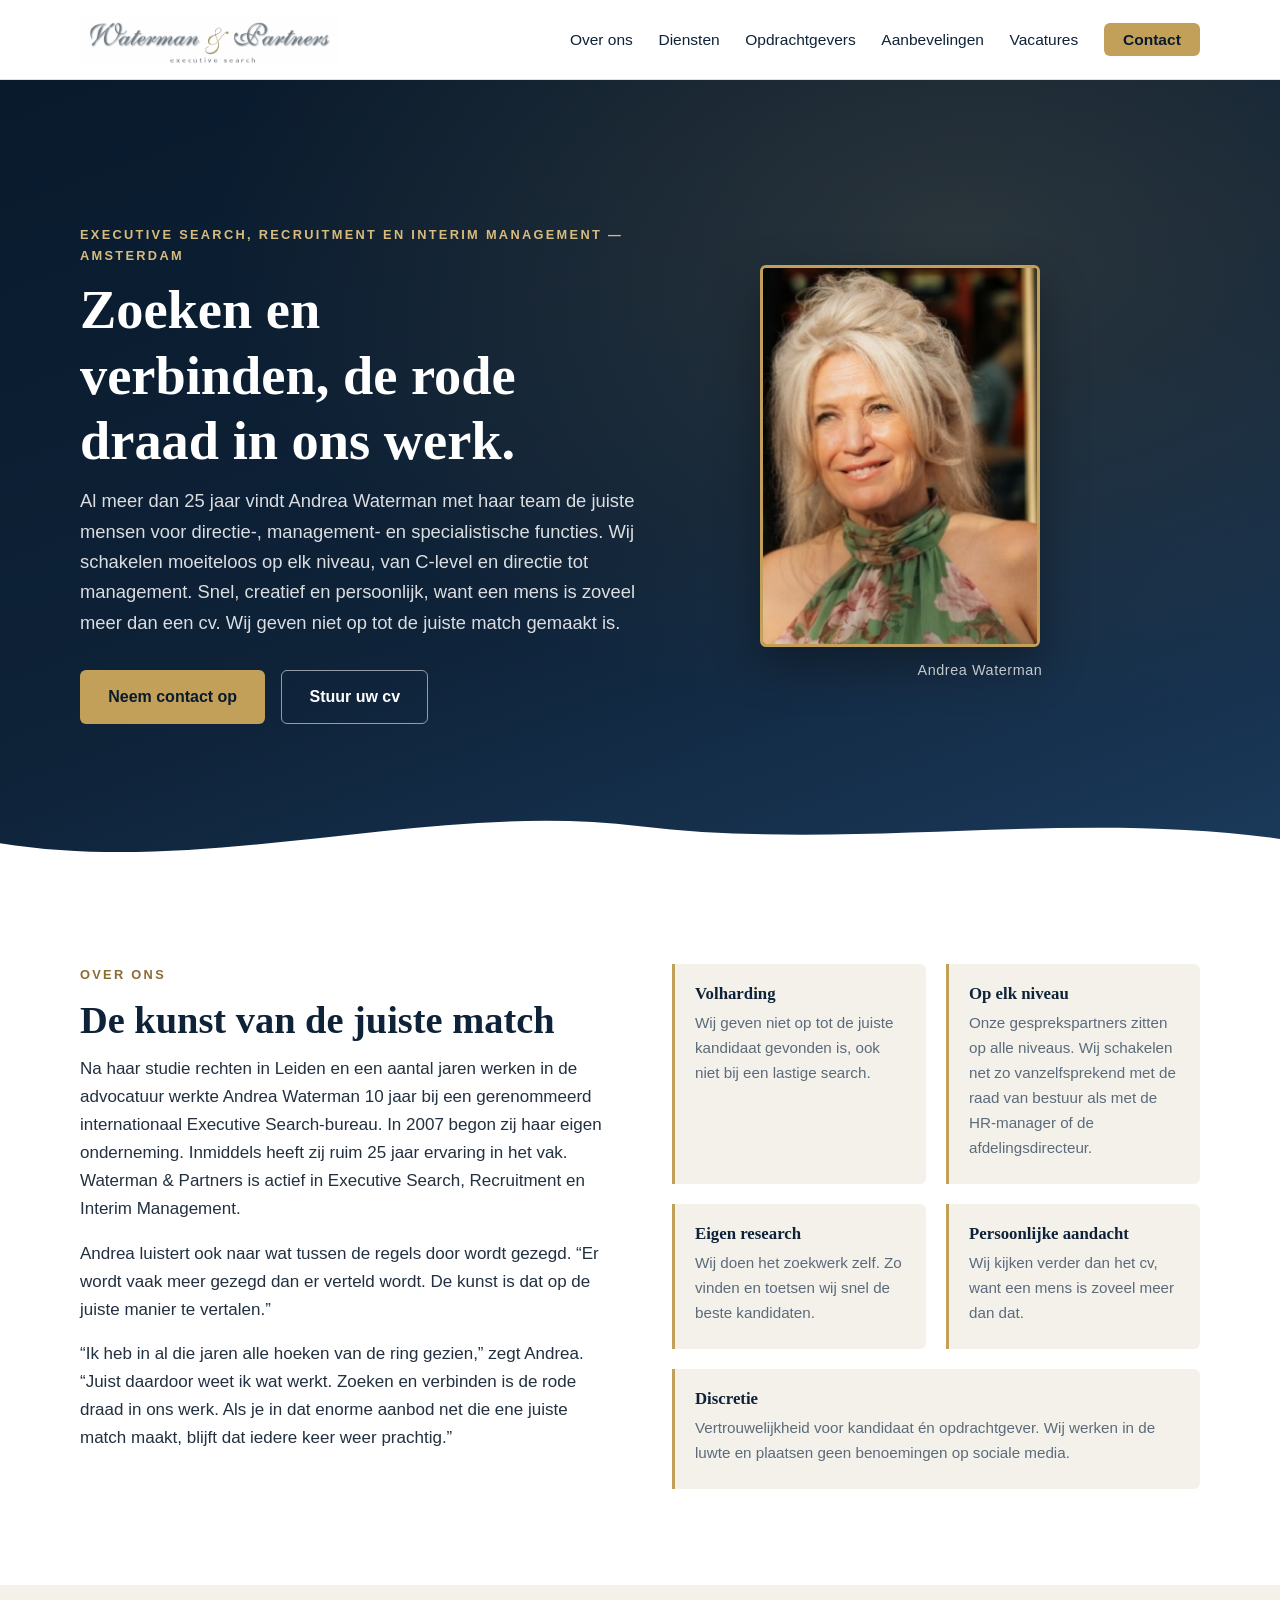
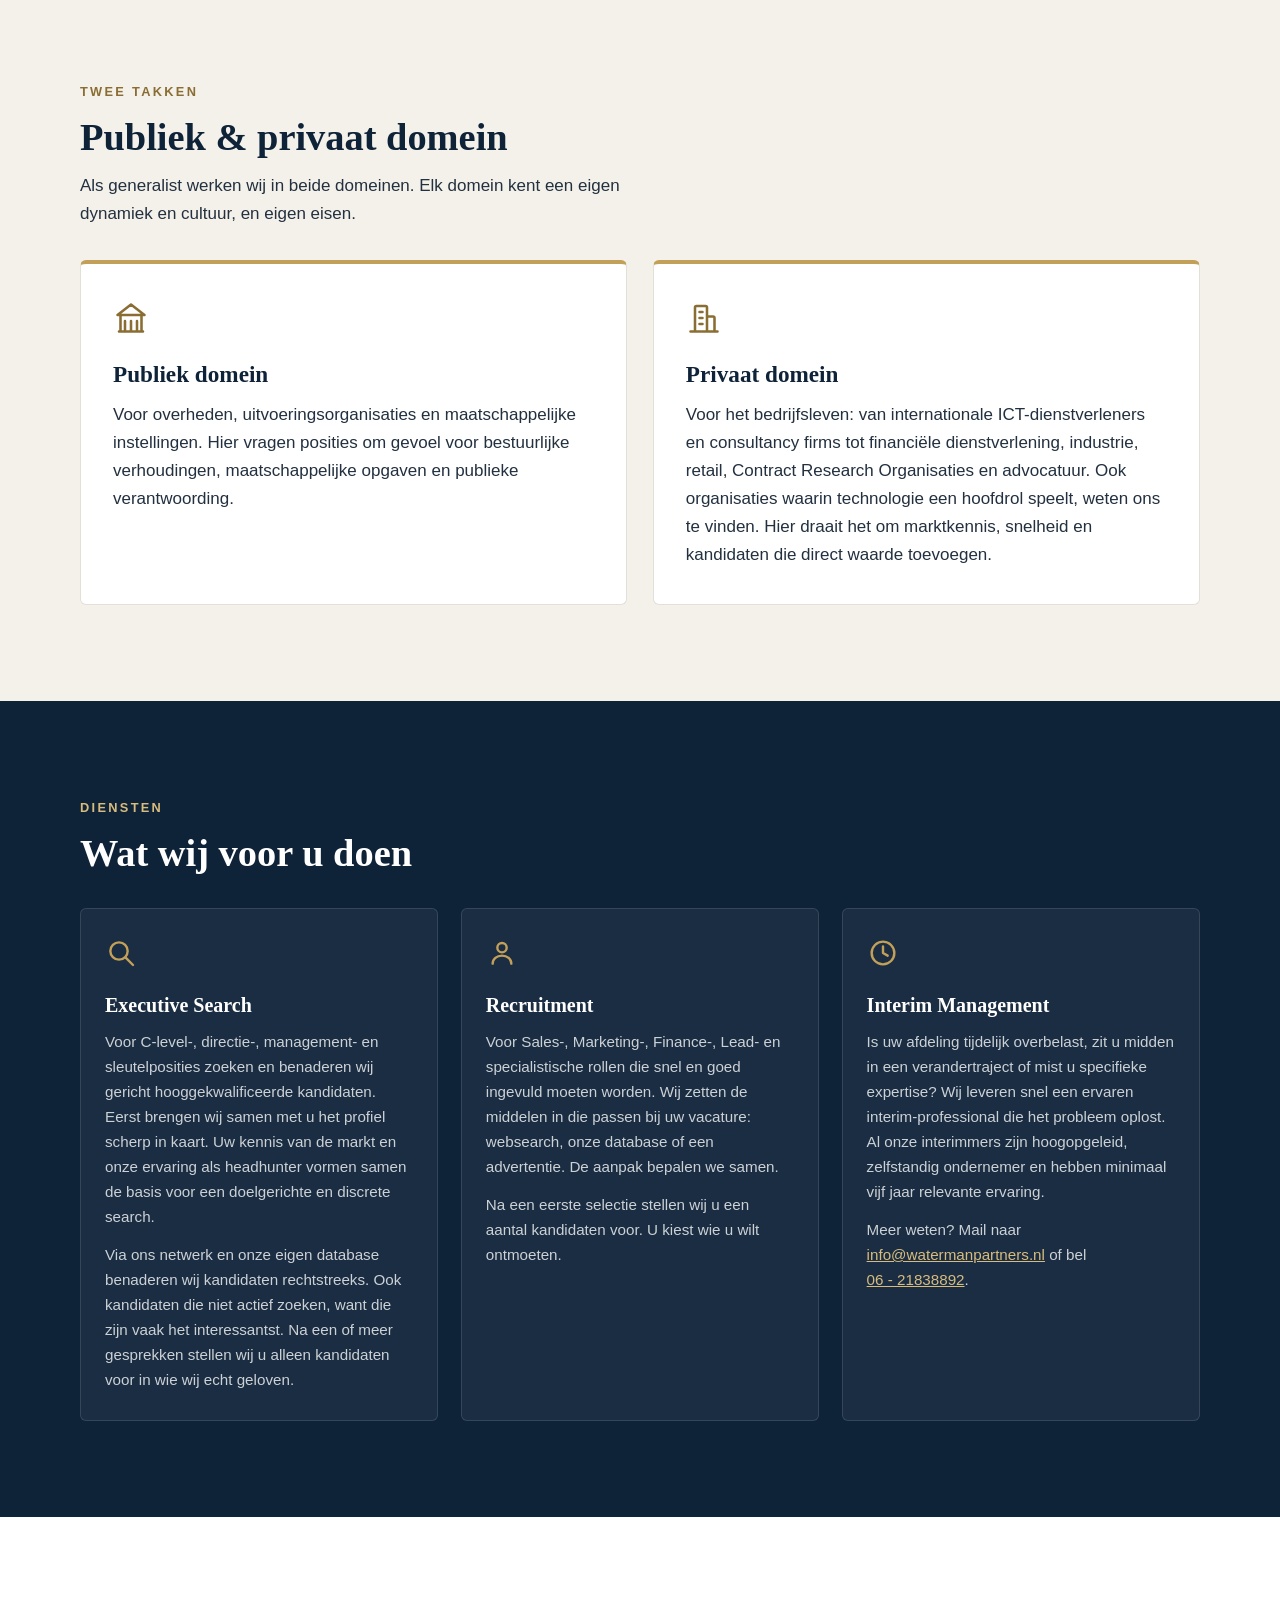
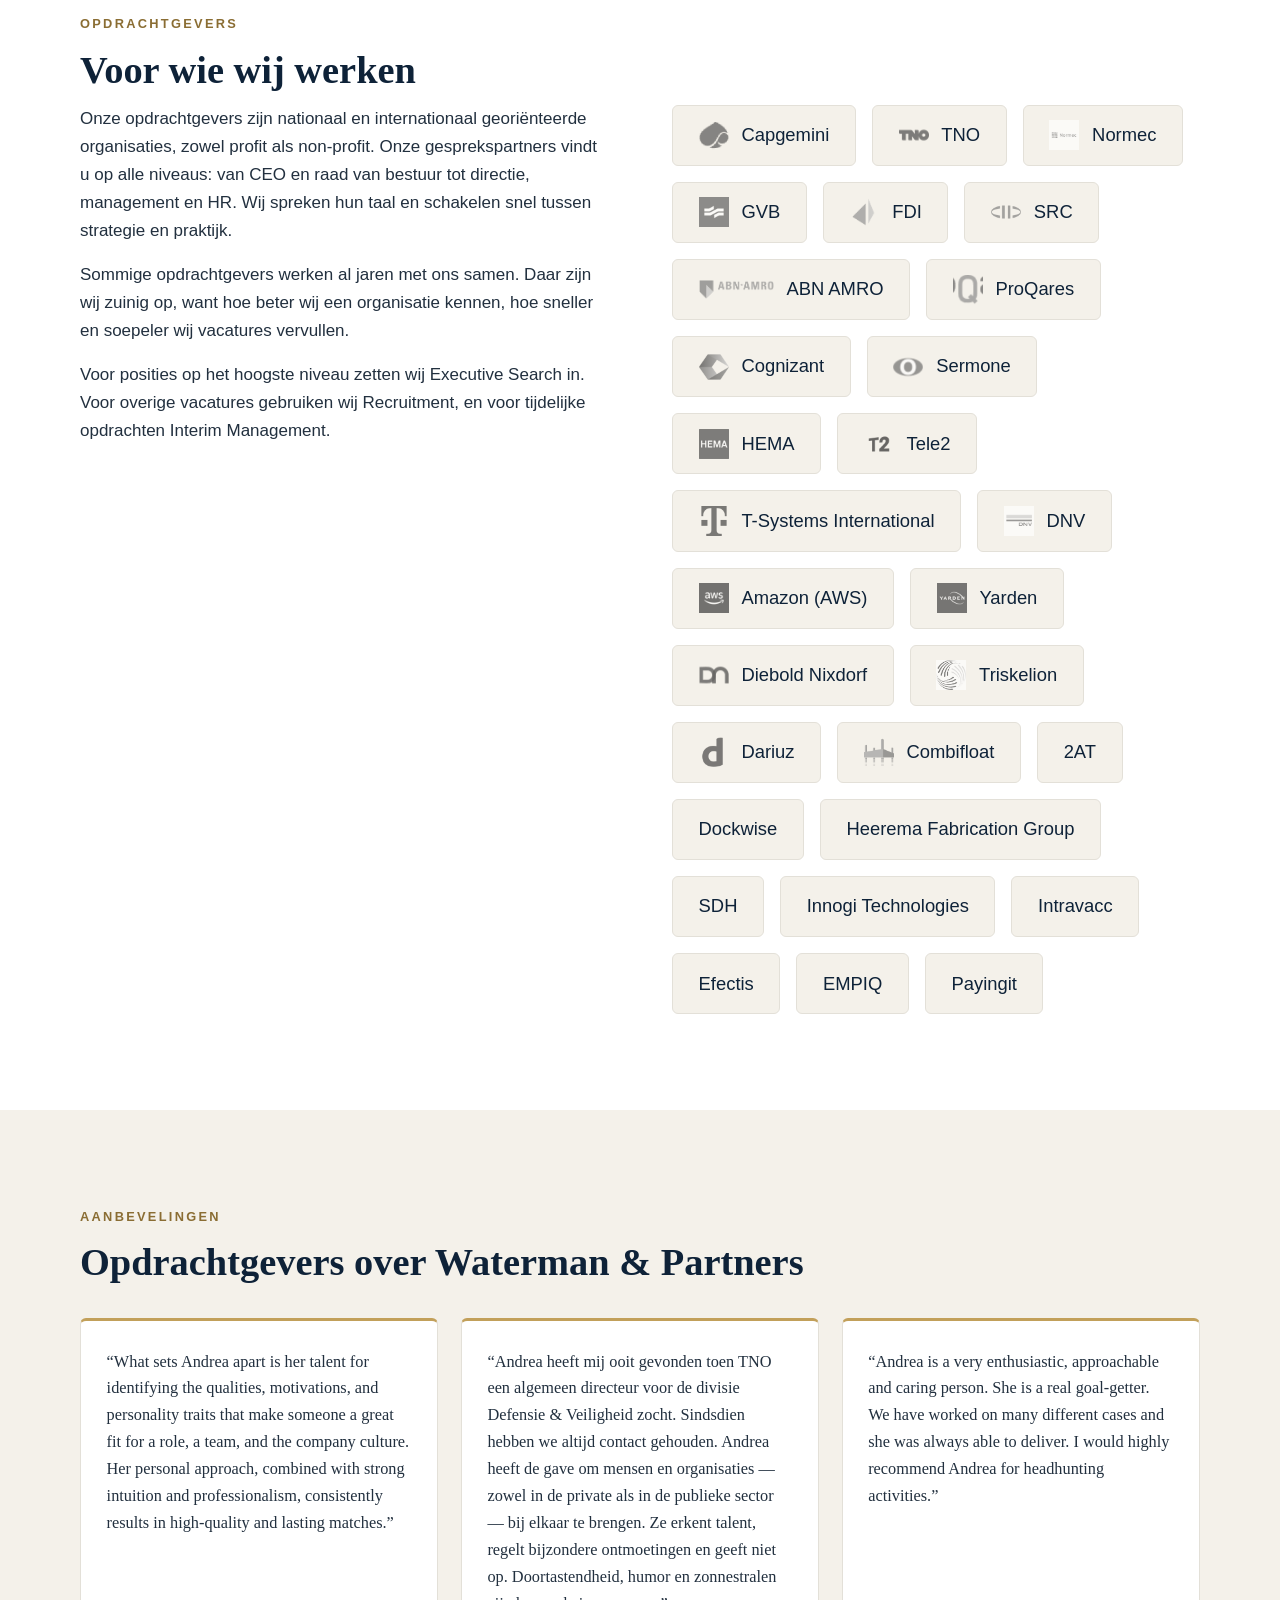
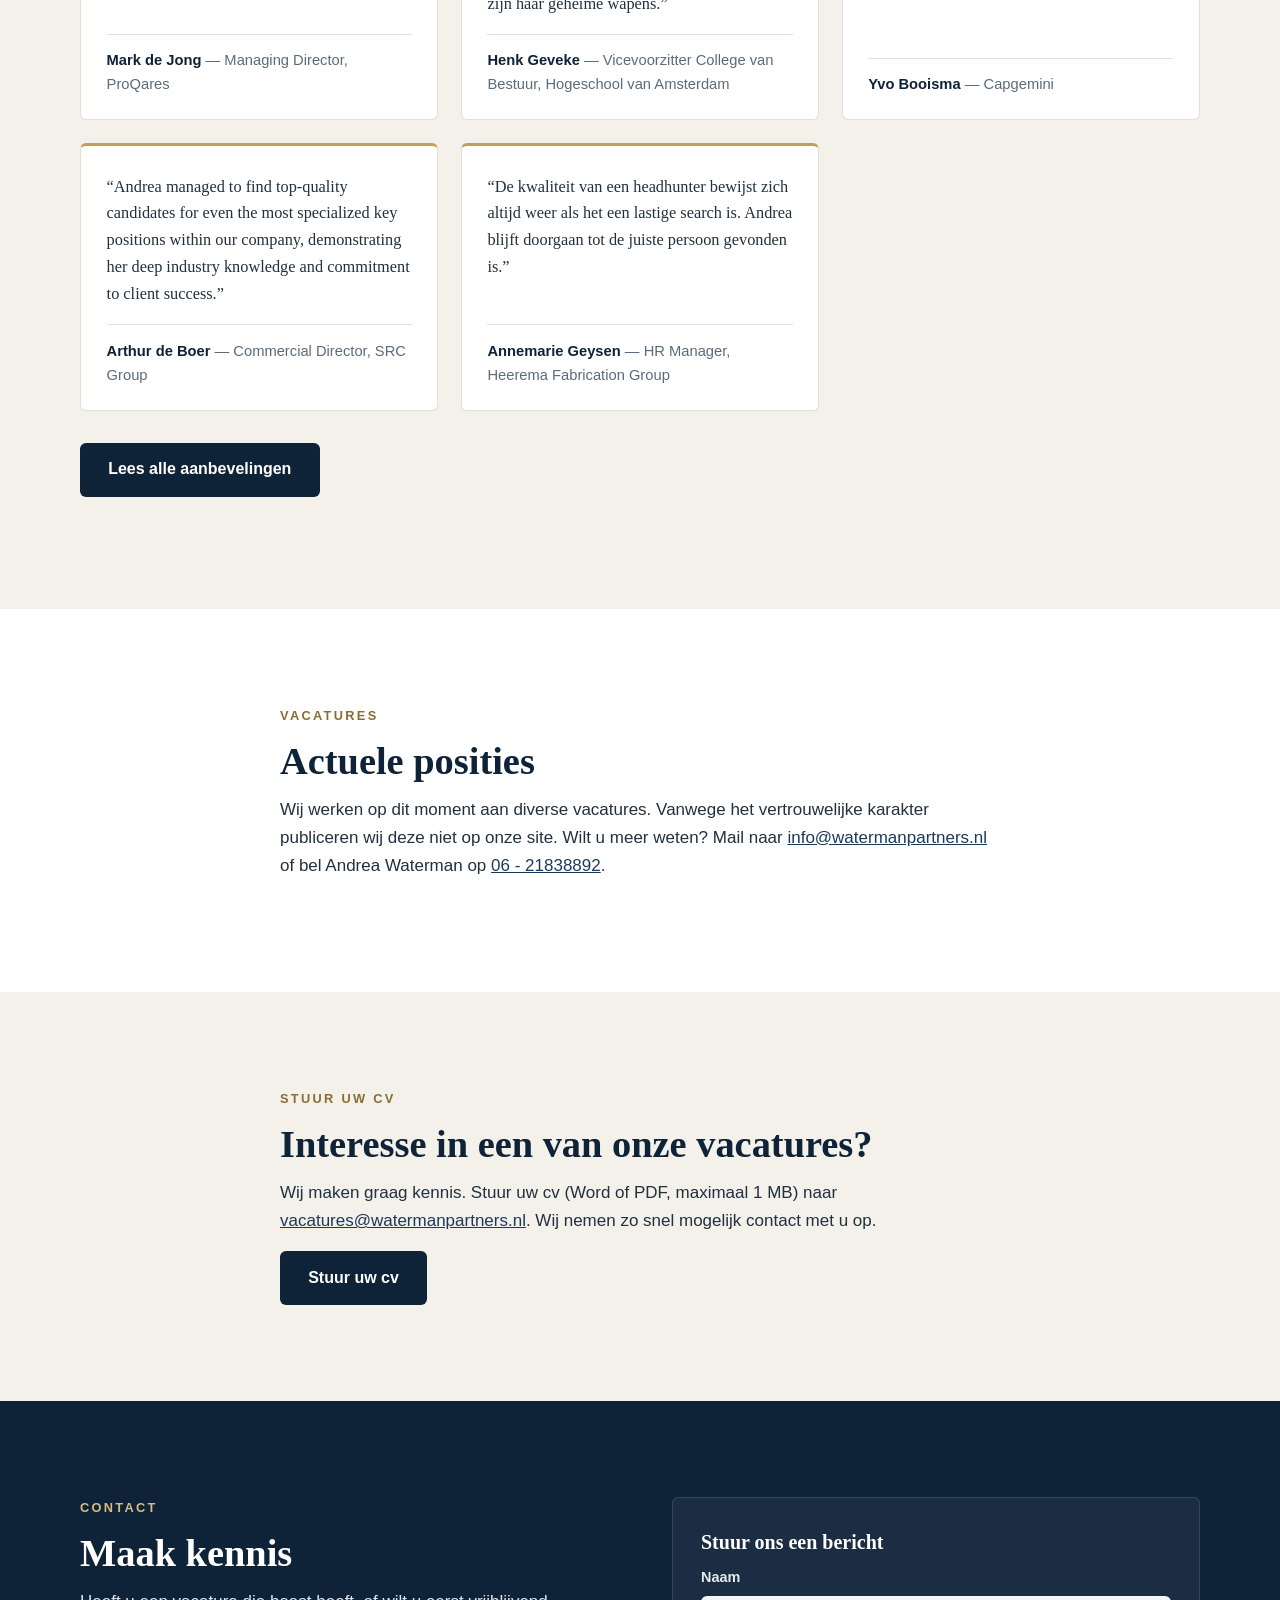
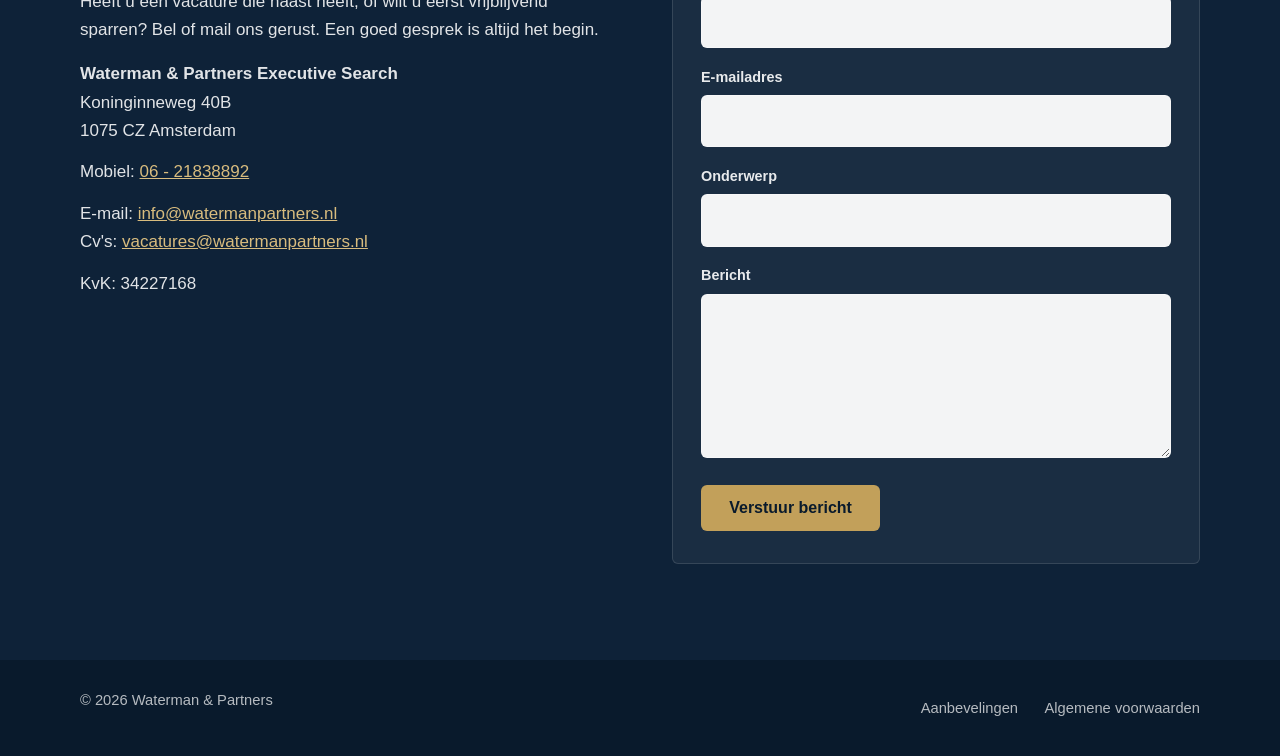
==== commit f24371ac: "Homepage: foto Andrea als close-up Co-Authored-By: Claude Opus 5.5 <noreply@anthropic.com>" ====
--- a/index.html
+++ b/index.html
@@ -34,7 +34,7 @@
   <meta name="twitter:image" content="https://www.watermanpartners.nl/img/logo_executive_search.gif">
 
   <link rel="preload" href="css/style.css" as="style">
-  <link rel="preload" href="img/andrea-waterman.jpg" as="image" fetchpriority="high">
+  <link rel="preload" href="img/andrea-waterman.jpg?v=3" as="image" fetchpriority="high">
   <link rel="stylesheet" href="css/style.css">
 
   <script type="application/ld+json">
@@ -158,7 +158,7 @@
         </div>
       </div>
       <figure class="hero-portrait">
-        <img src="img/andrea-waterman.jpg" alt="Andrea Waterman, oprichtster en directeur van Waterman &amp; Partners Executive Search Amsterdam" width="600" height="822" fetchpriority="high">
+        <img src="img/andrea-waterman.jpg?v=3" alt="Andrea Waterman, oprichtster en directeur van Waterman &amp; Partners Executive Search Amsterdam" width="600" height="822" fetchpriority="high">
         <figcaption>Andrea Waterman</figcaption>
       </figure>
     </div>
--- a/css/style.css
+++ b/css/style.css
@@ -56,6 +56,7 @@
 p { margin: 0 0 1rem; }
 
 a { color: var(--navy-soft); }
+a[href^="tel:"] { white-space: nowrap; }
 
 :focus-visible {
   outline: 3px solid var(--gold);
--- a/css/style.css
+++ b/css/style.css
@@ -56,6 +56,7 @@
 p { margin: 0 0 1rem; }
 
 a { color: var(--navy-soft); }
+a[href^="tel:"] { white-space: nowrap; }
 
 :focus-visible {
   outline: 3px solid var(--gold);
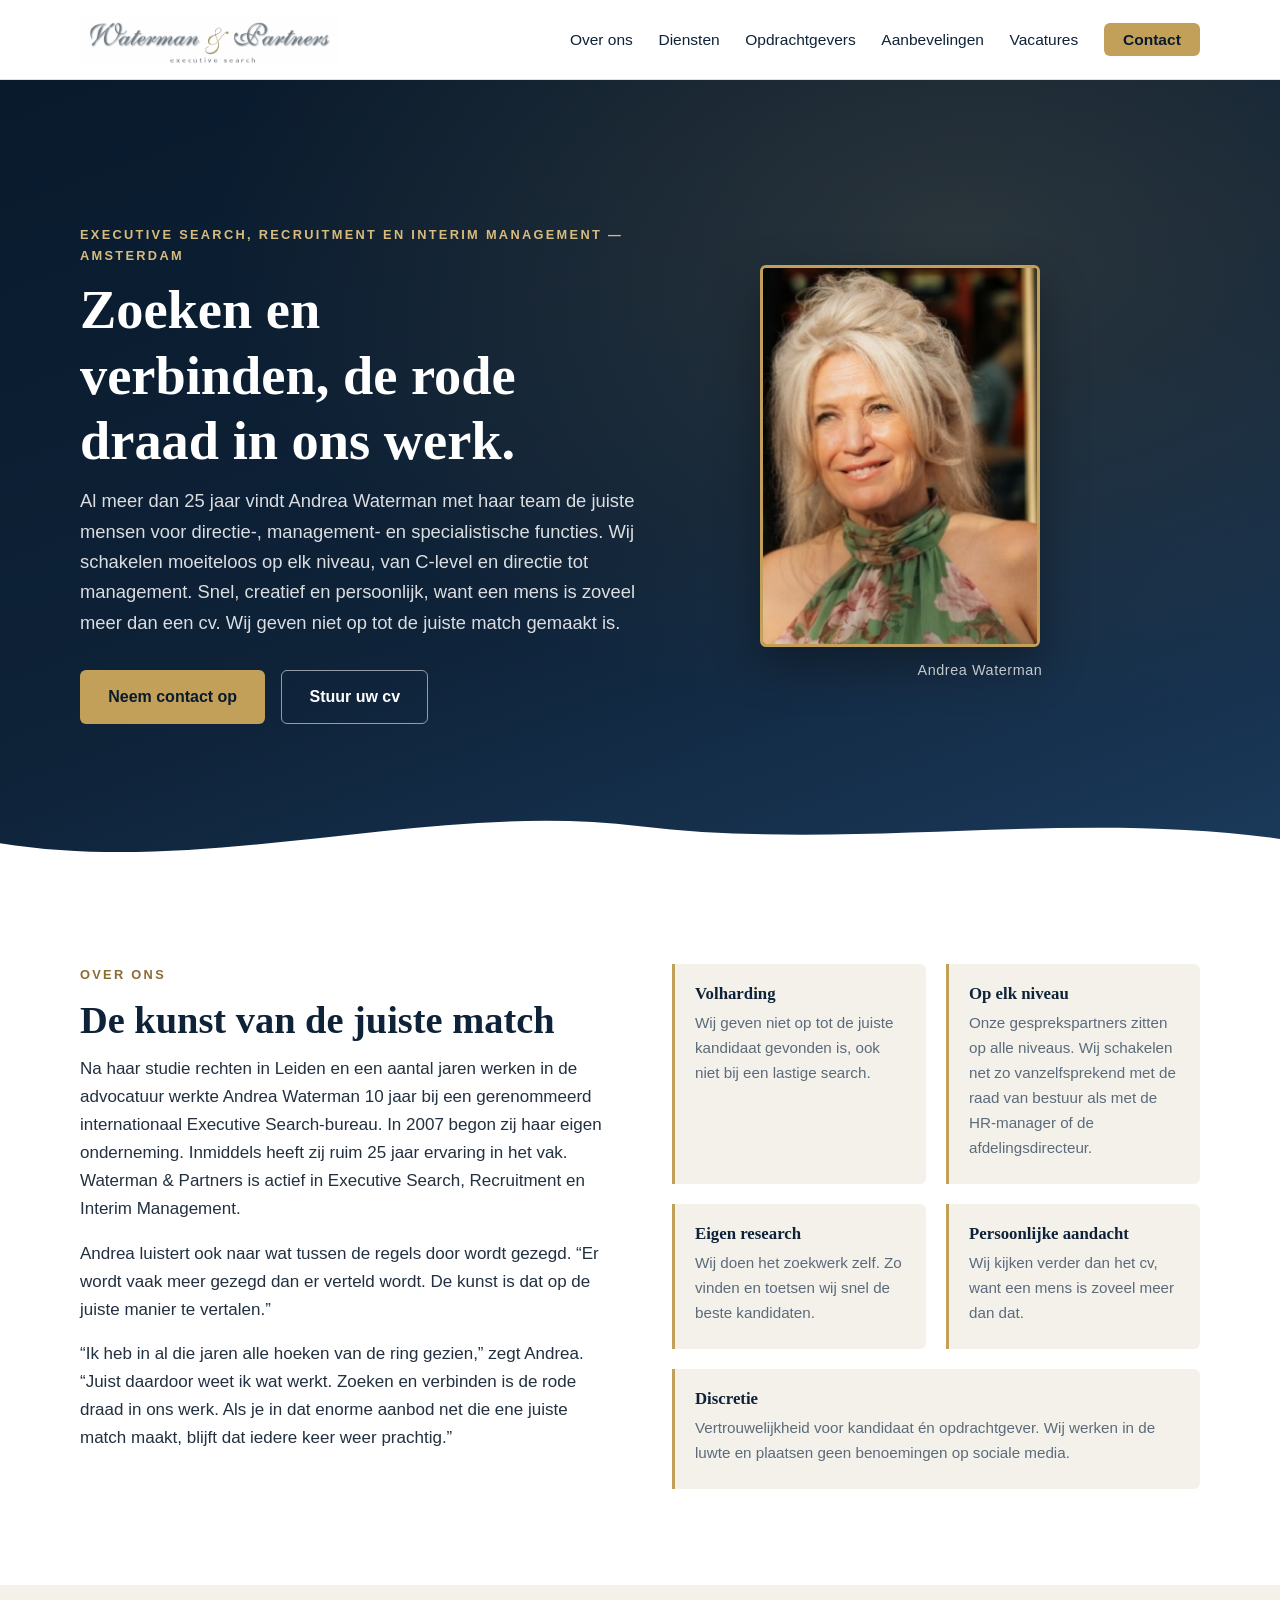
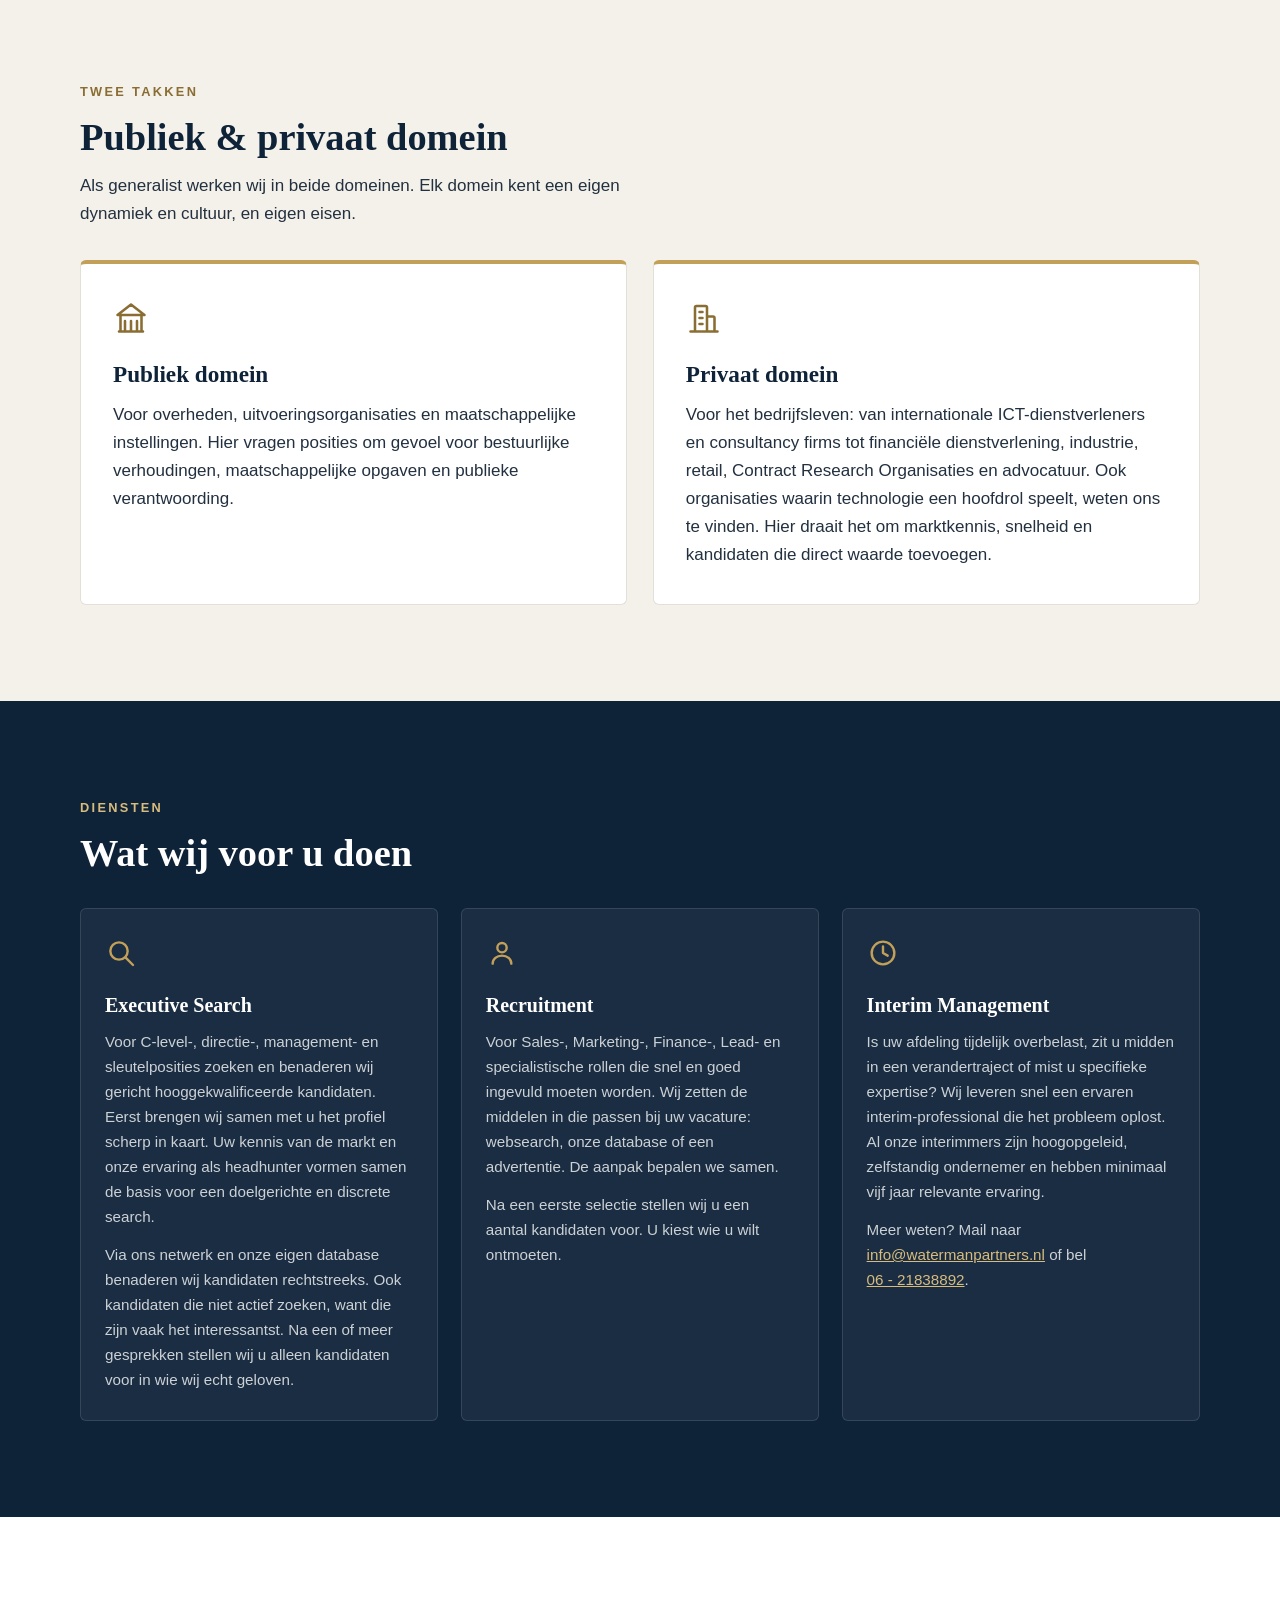
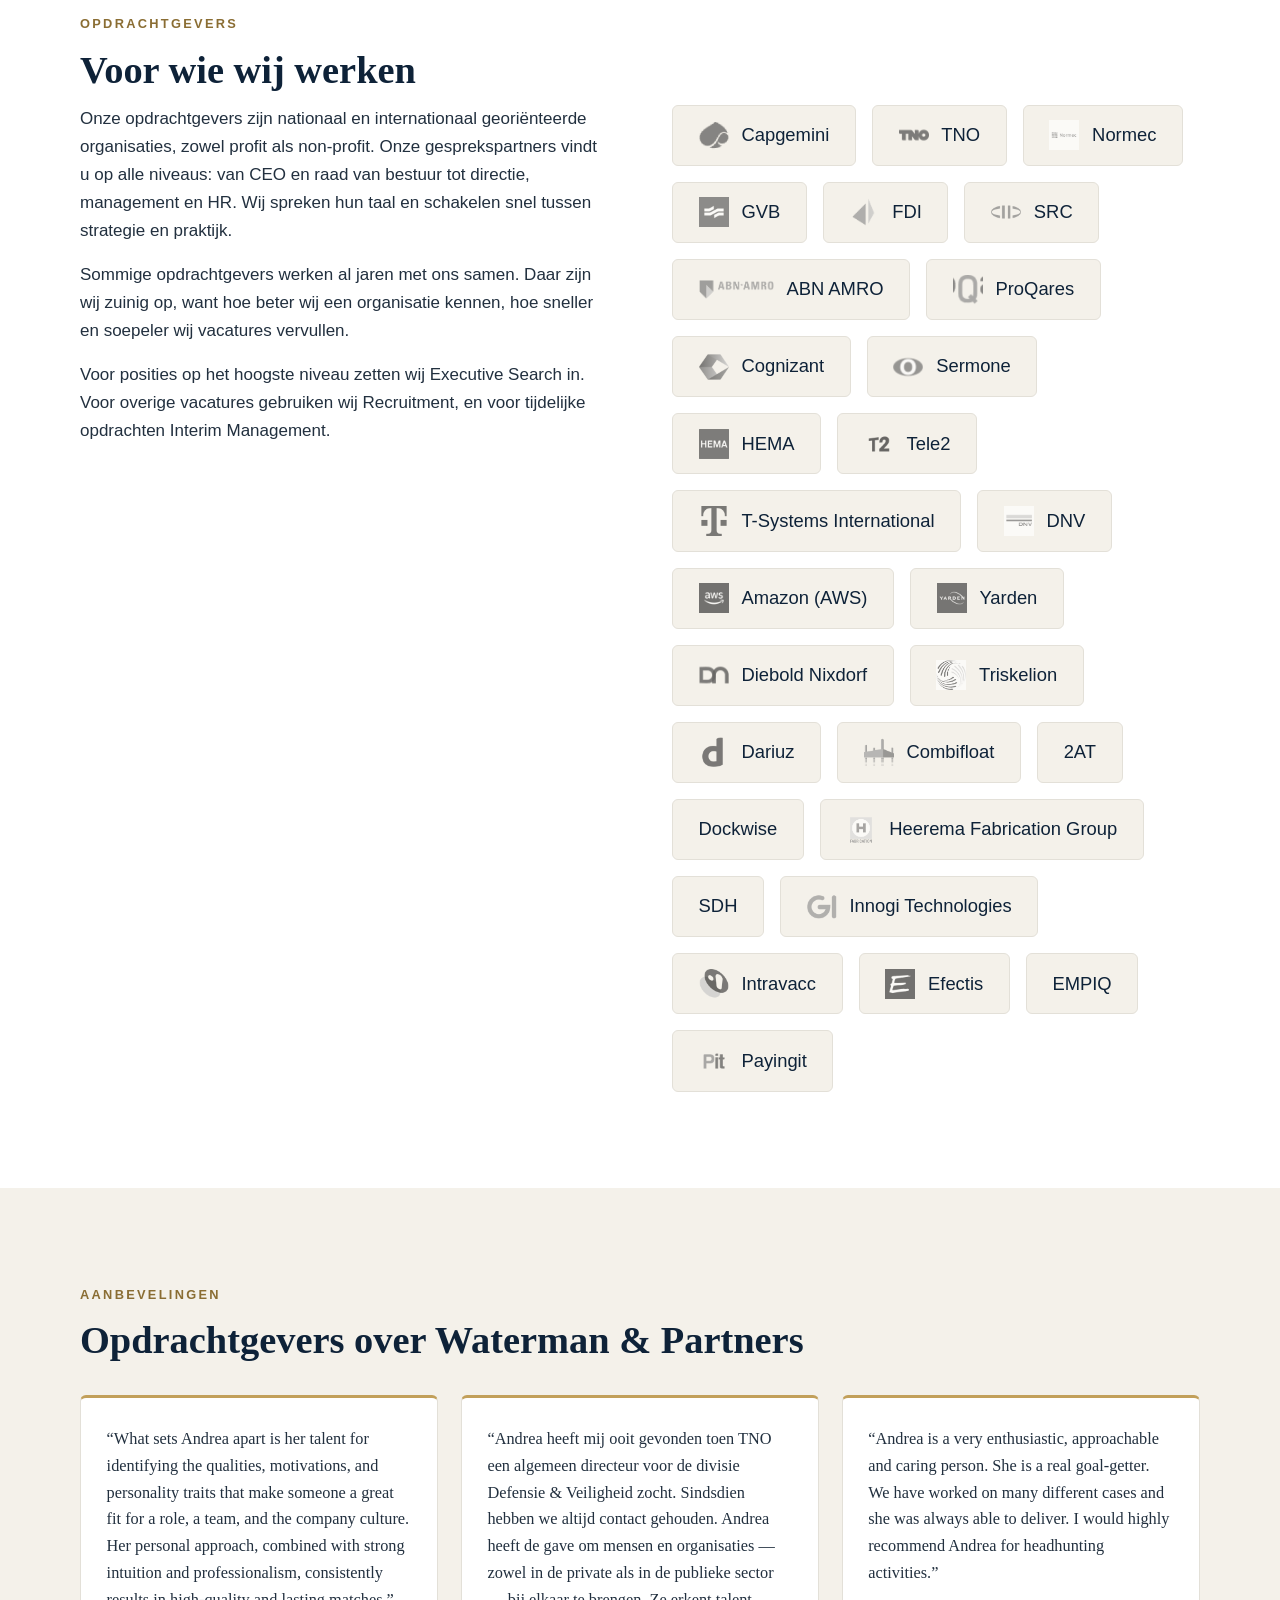
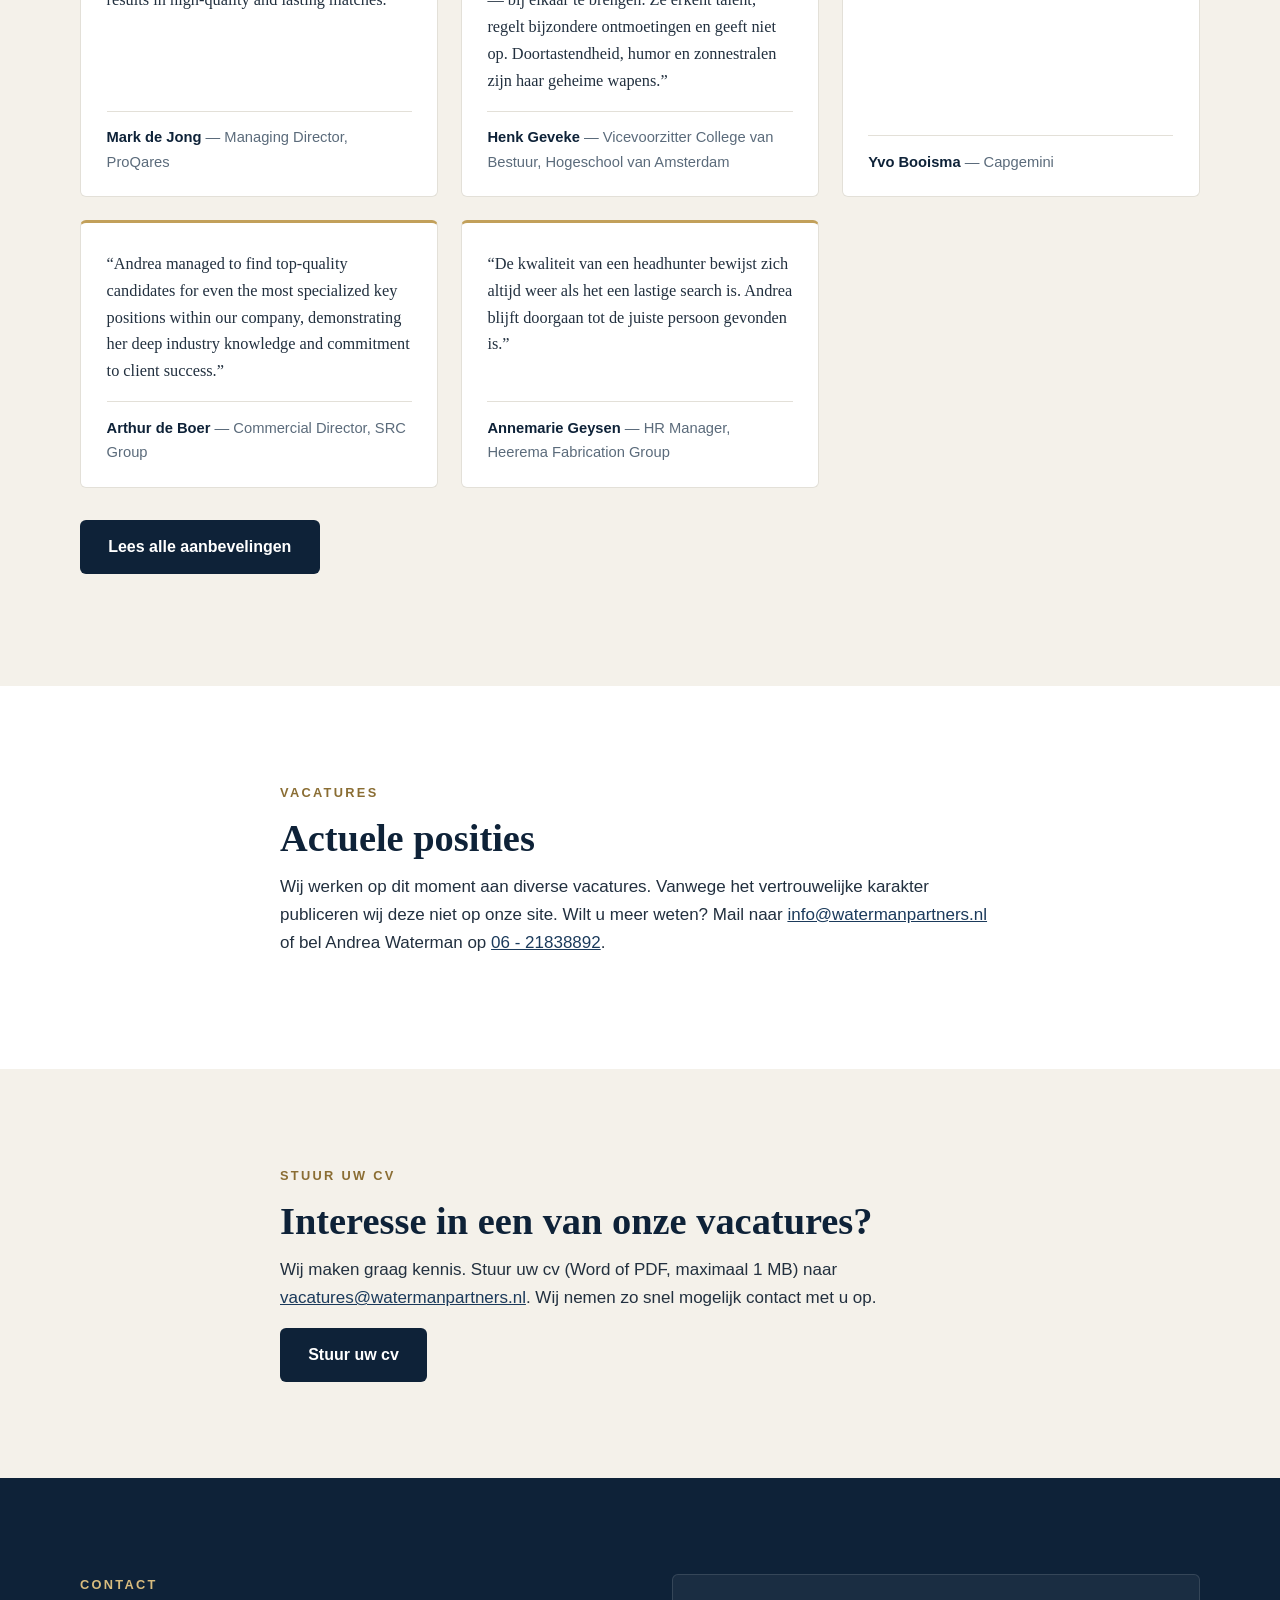
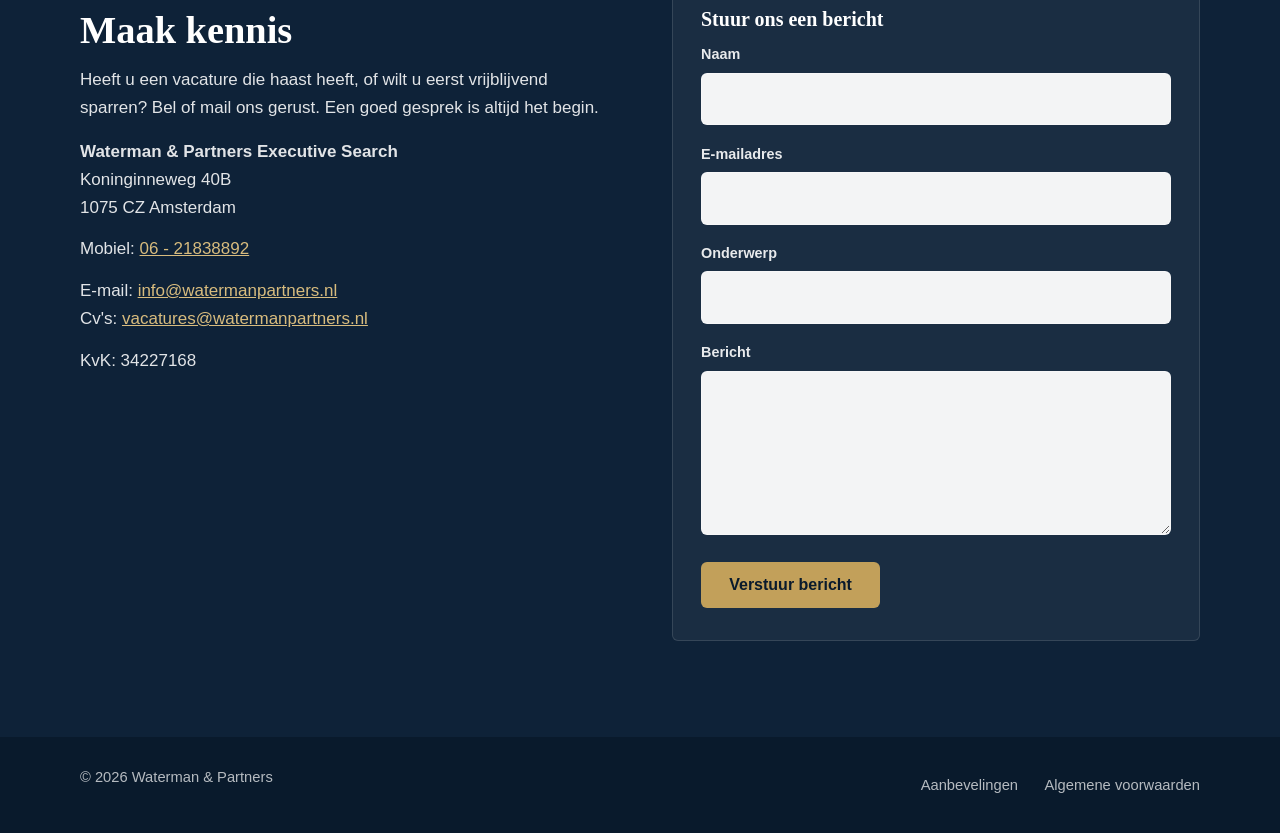
==== commit 1382740e: "Opdrachtgevers: logo's Heerema, InnoGI, Intravacc, Efectis en Payingit Co-Authored-By: Claude Opus 5" ====
--- a/index.html
+++ b/index.html
@@ -285,13 +285,13 @@
           <li><img src="img/clients/combifloat.png" alt="Combifloat — opdrachtgever Waterman &amp; Partners" loading="lazy">Combifloat</li>
           <li>2AT</li>
           <li>Dockwise</li>
-          <li>Heerema Fabrication Group</li>
+          <li><img src="img/clients/heerema.png" alt="Heerema Fabrication Group — opdrachtgever Waterman &amp; Partners" loading="lazy">Heerema Fabrication Group</li>
           <li>SDH</li>
-          <li>Innogi Technologies</li>
-          <li>Intravacc</li>
-          <li>Efectis</li>
+          <li><img src="img/clients/innogi.png" alt="Innogi Technologies — opdrachtgever Waterman &amp; Partners" loading="lazy">Innogi Technologies</li>
+          <li><img src="img/clients/intravacc.png" alt="Intravacc — opdrachtgever Waterman &amp; Partners" loading="lazy">Intravacc</li>
+          <li><img src="img/clients/efectis.png" alt="Efectis — opdrachtgever Waterman &amp; Partners" loading="lazy">Efectis</li>
           <li>EMPIQ</li>
-          <li>Payingit</li>
+          <li><img src="img/clients/payingit.png" alt="Payingit — opdrachtgever Waterman &amp; Partners" loading="lazy">Payingit</li>
         </ul>
       </div>
     </div>
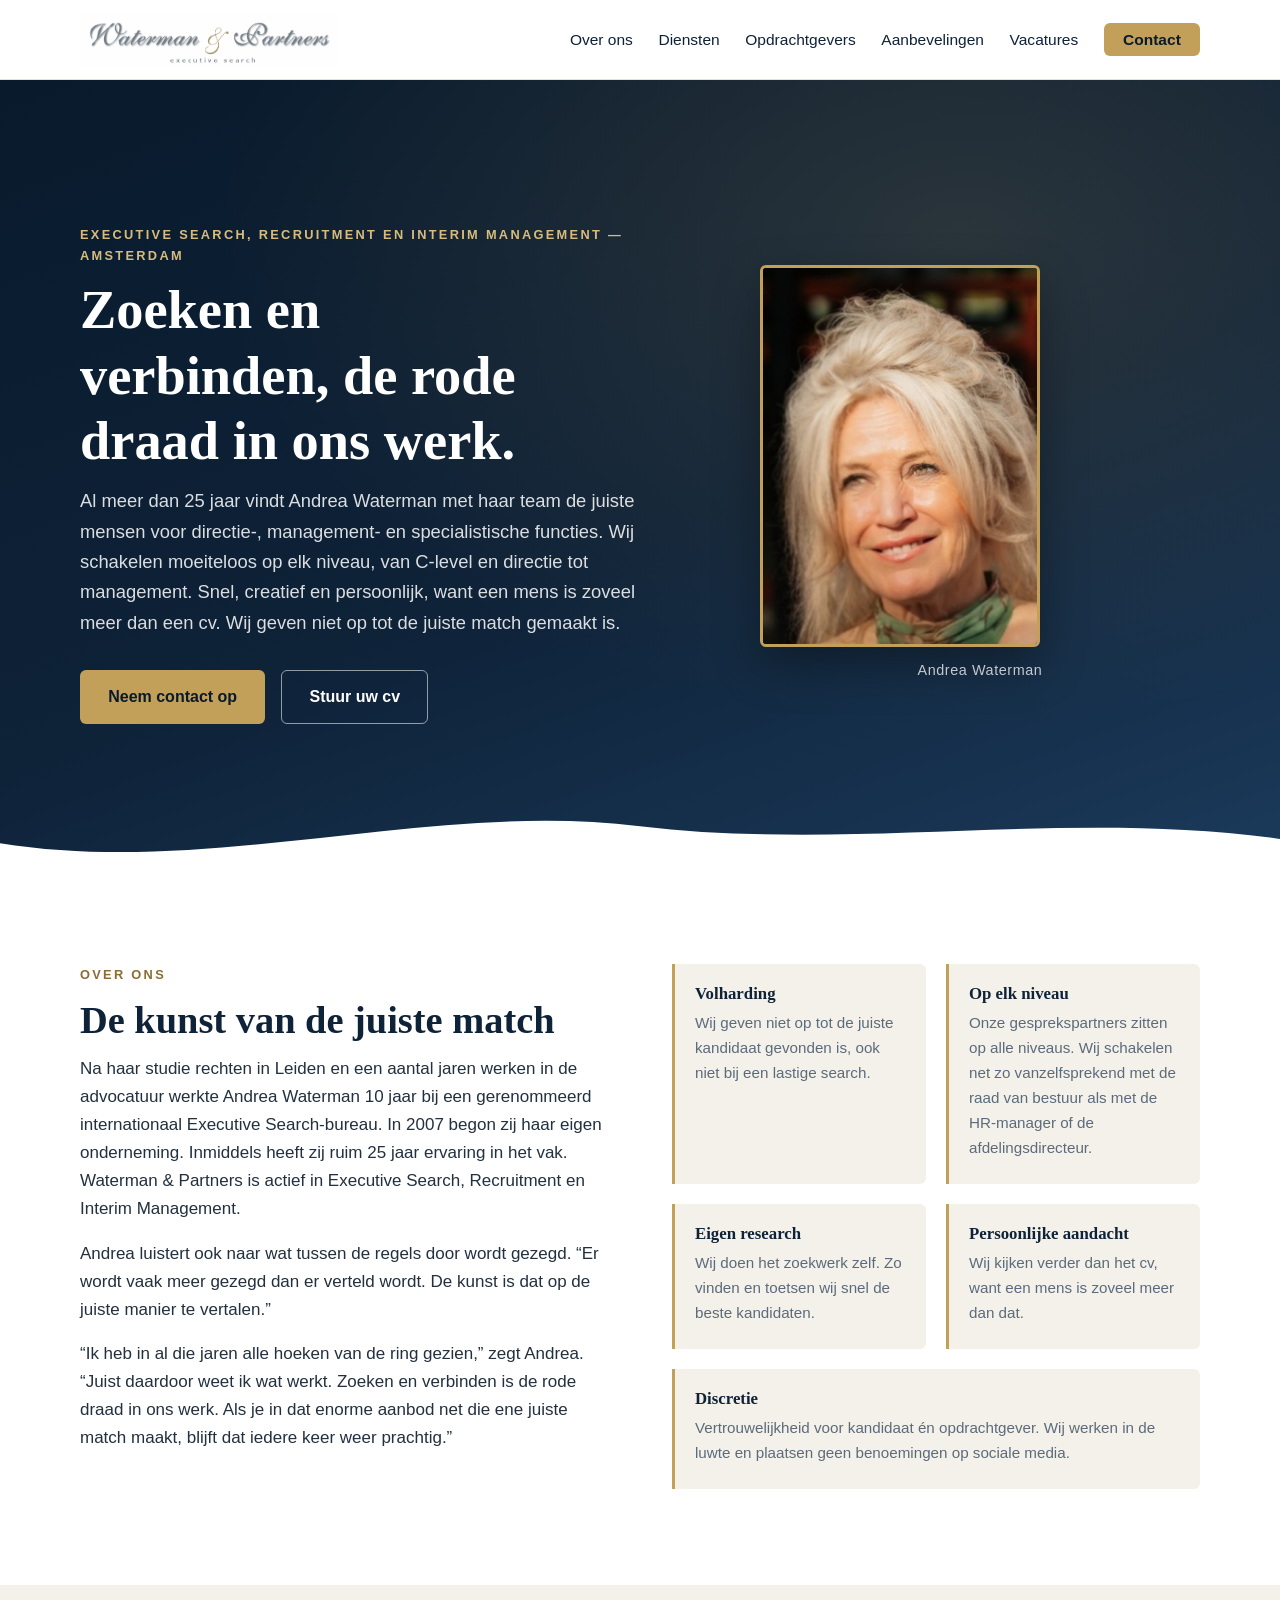
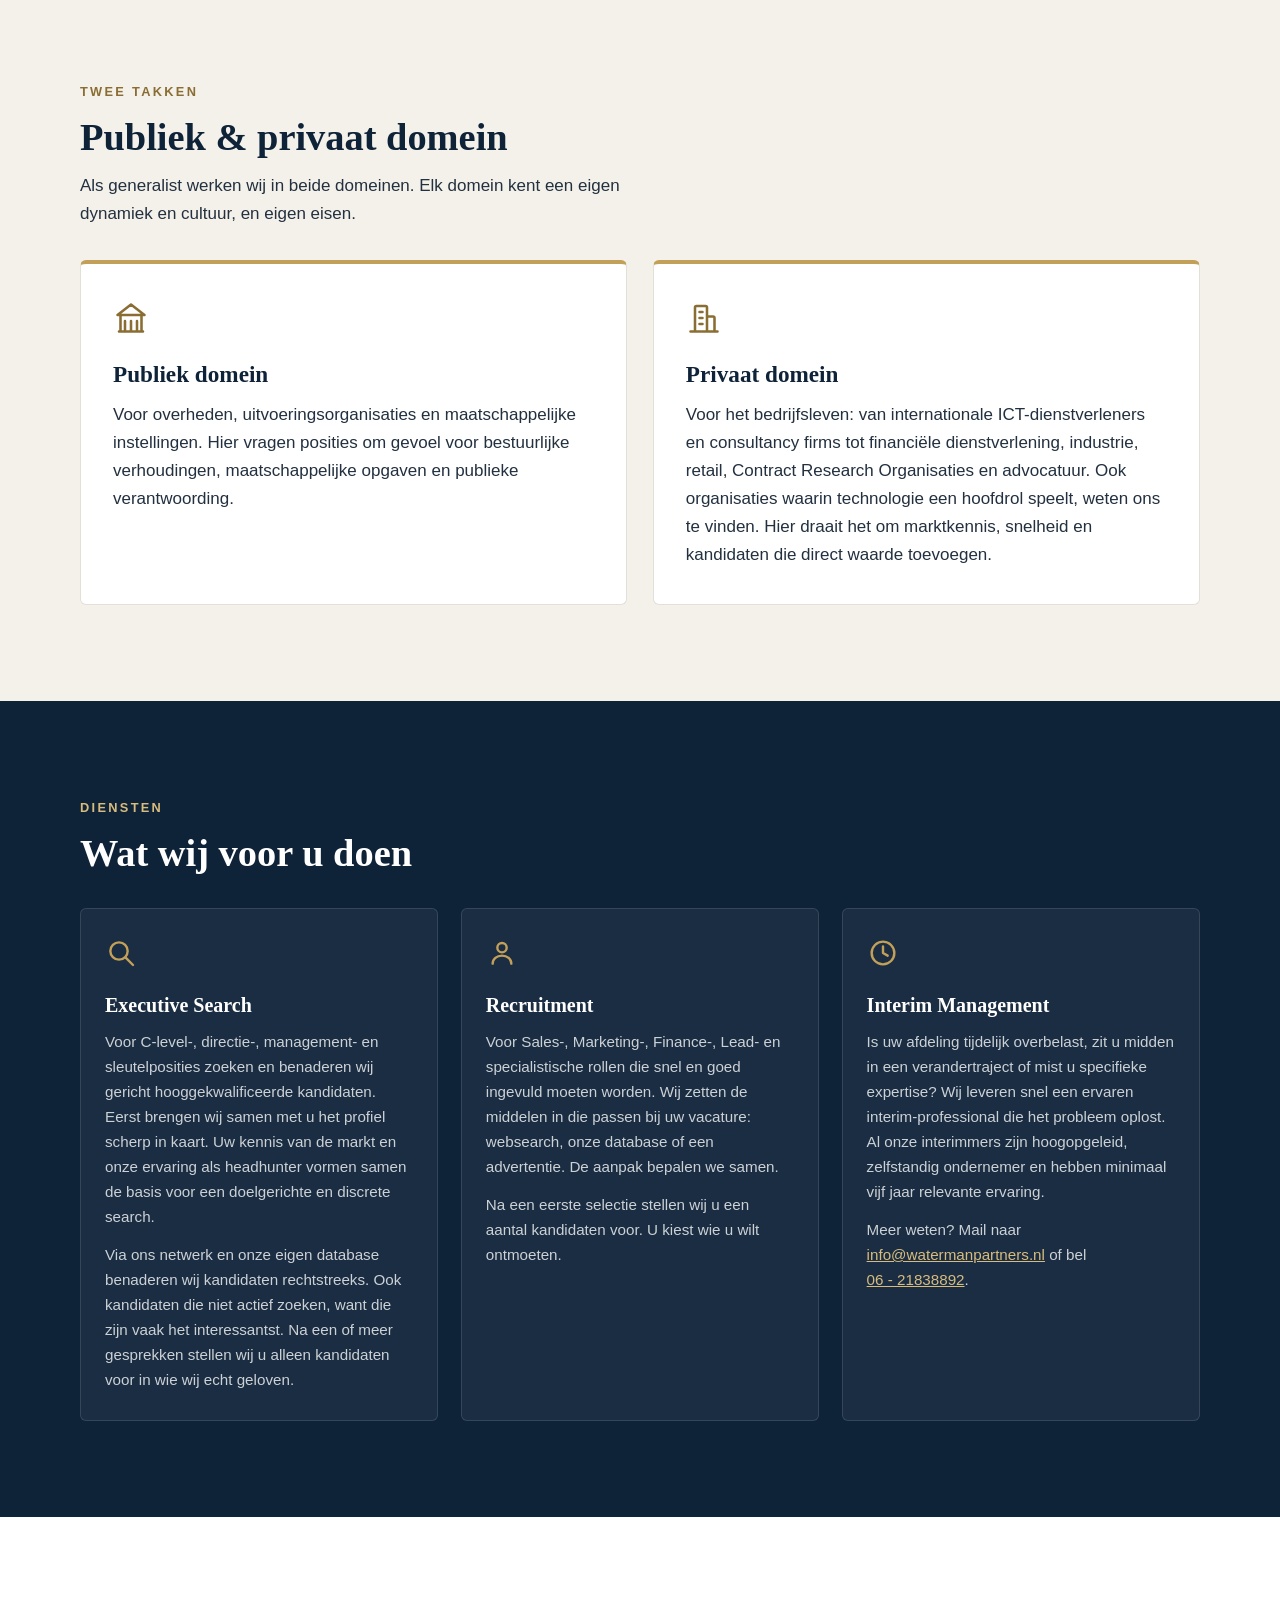
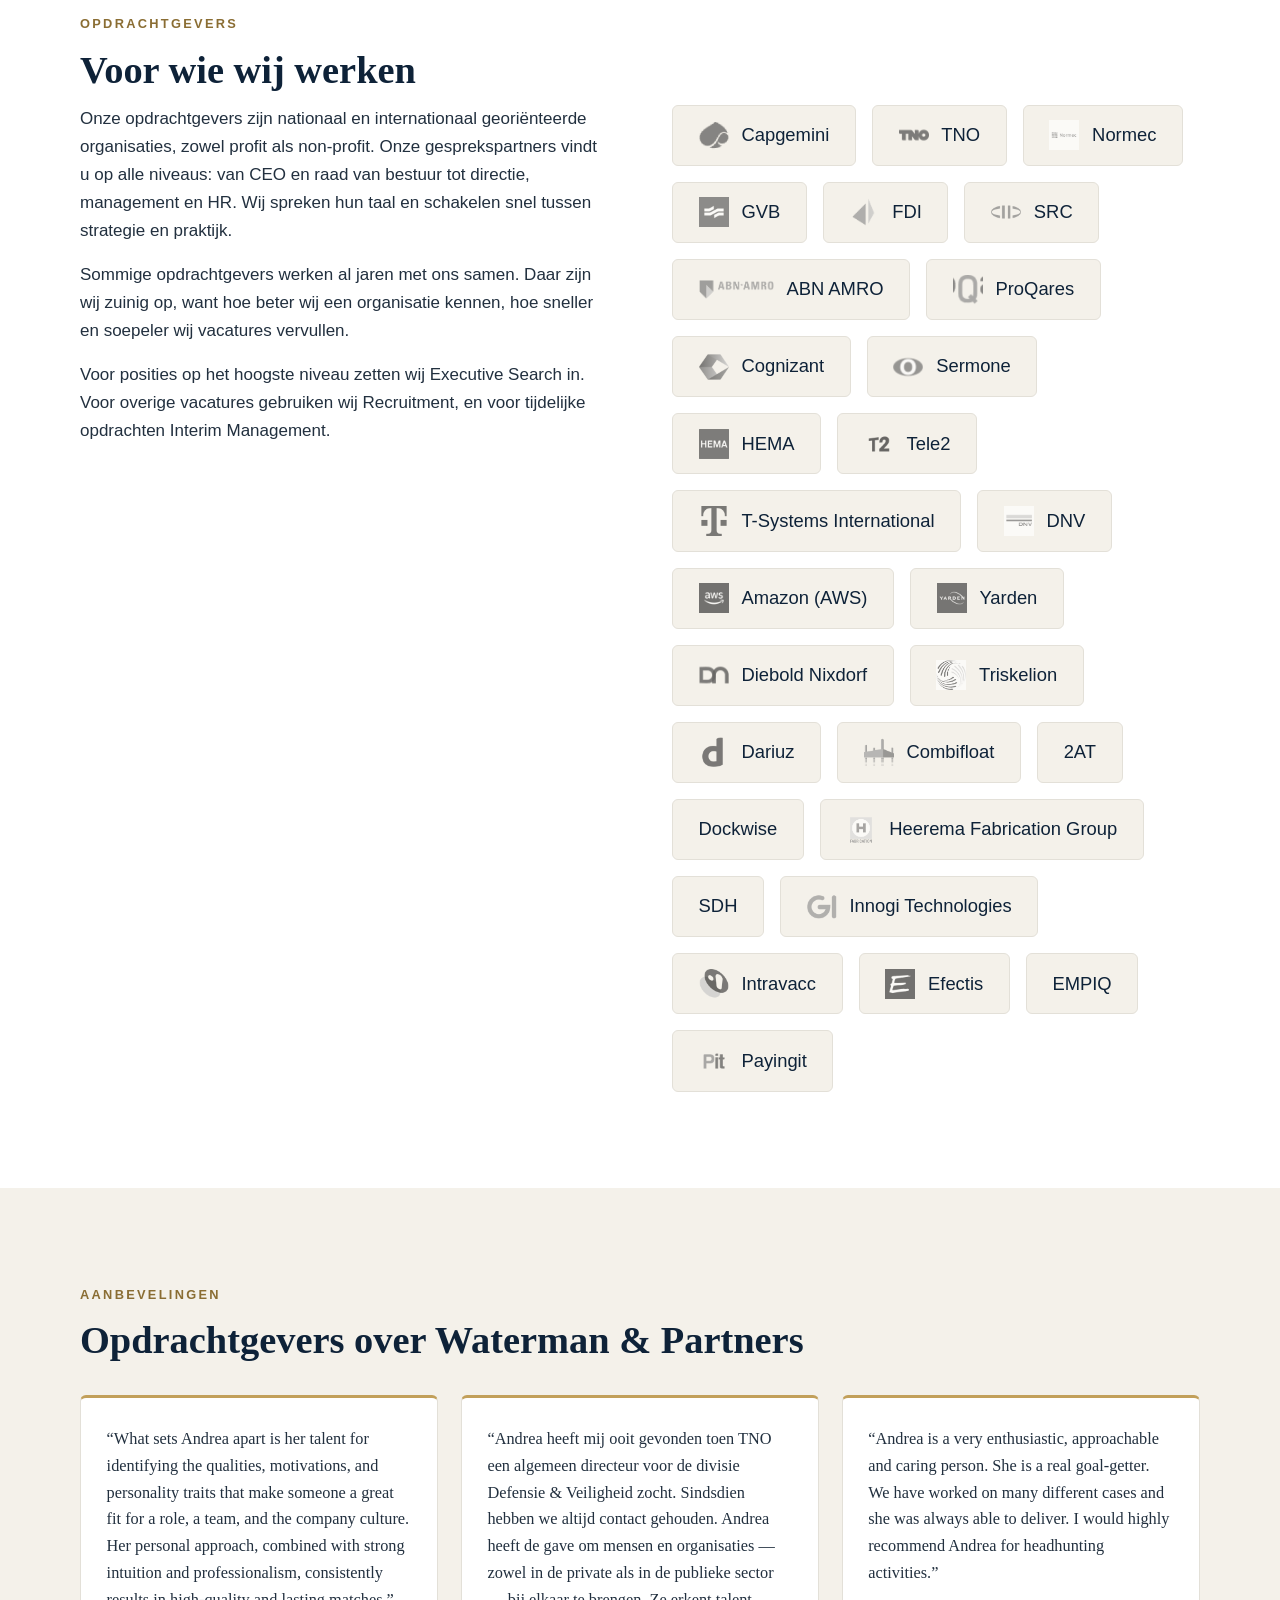
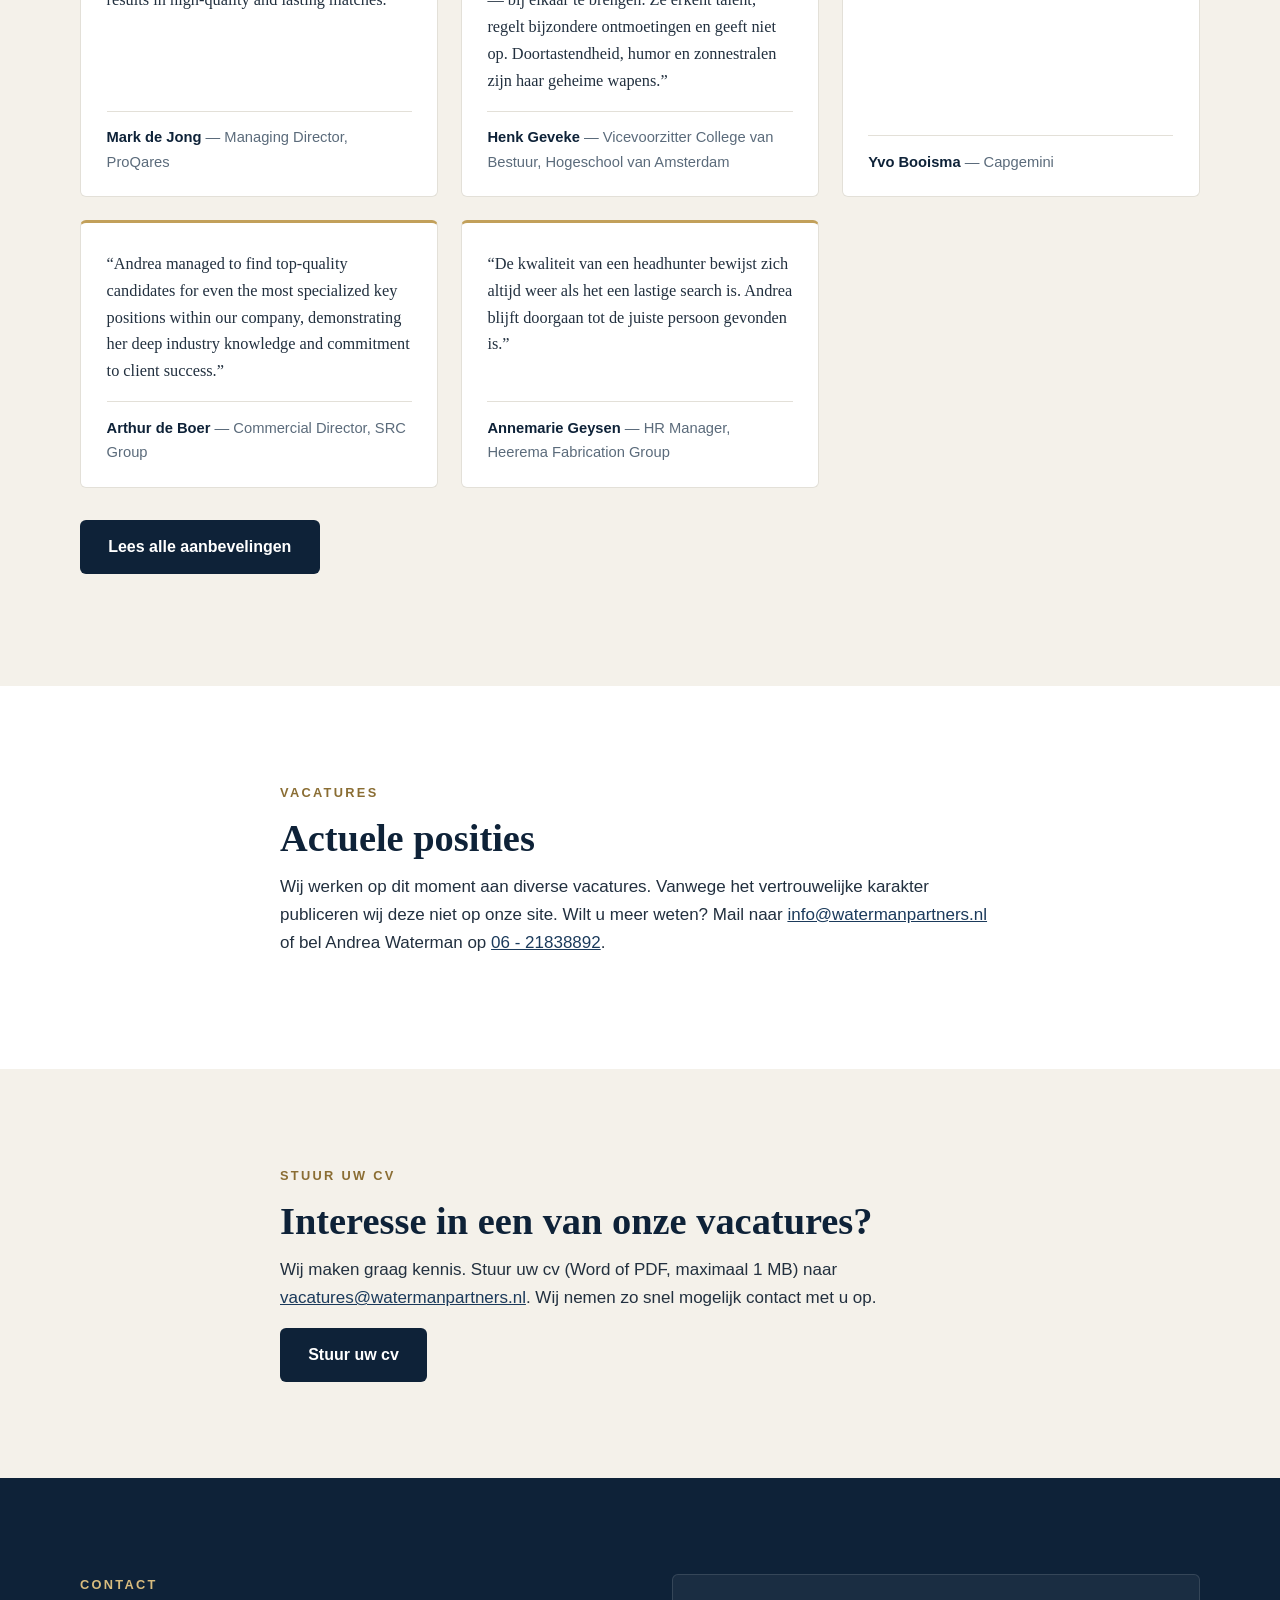
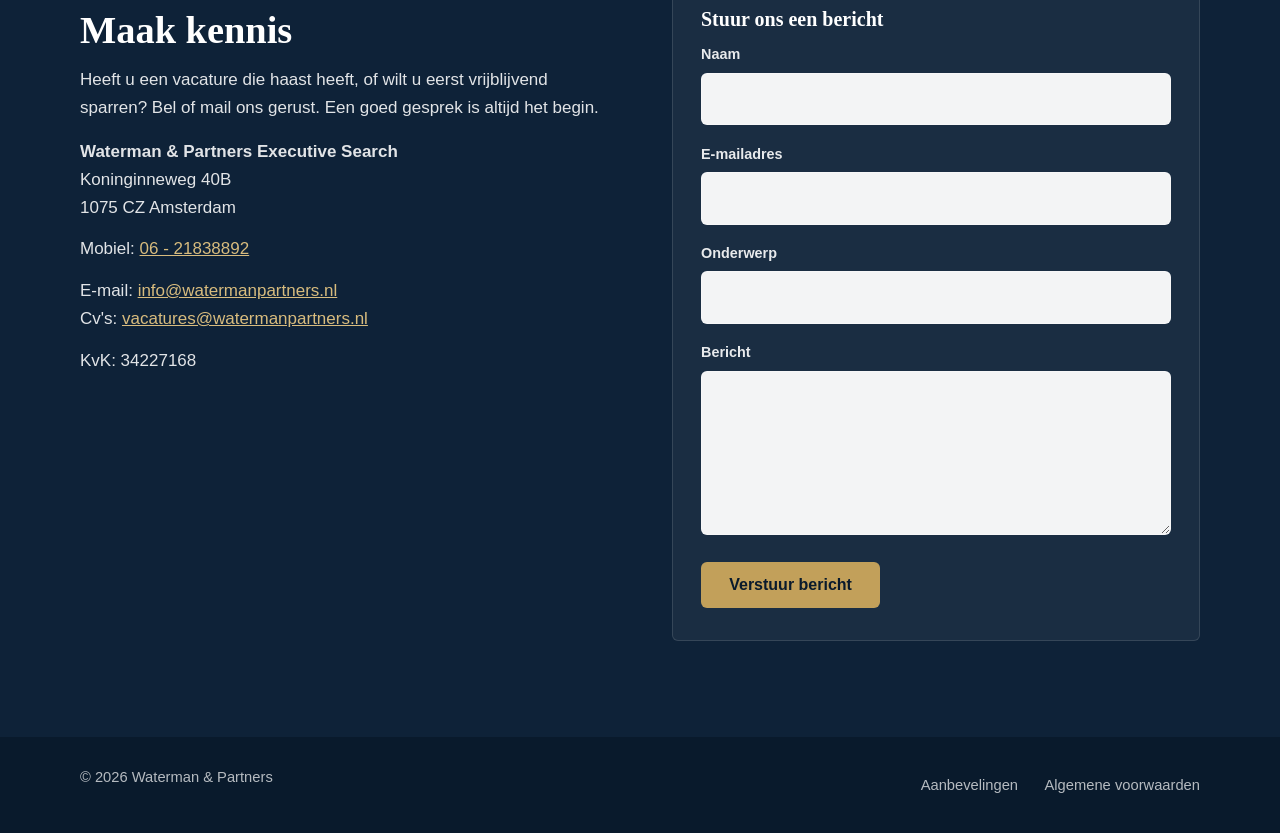
==== commit 9ecafcdf: "Homepage: foto Andrea nog strakker als close-up Co-Authored-By: Claude Opus 5.5 <noreply@anthropic.c" ====
--- a/index.html
+++ b/index.html
@@ -34,7 +34,7 @@
   <meta name="twitter:image" content="https://www.watermanpartners.nl/img/logo_executive_search.gif">
 
   <link rel="preload" href="css/style.css" as="style">
-  <link rel="preload" href="img/andrea-waterman.jpg?v=3" as="image" fetchpriority="high">
+  <link rel="preload" href="img/andrea-waterman.jpg?v=4" as="image" fetchpriority="high">
   <link rel="stylesheet" href="css/style.css">
 
   <script type="application/ld+json">
@@ -158,7 +158,7 @@
         </div>
       </div>
       <figure class="hero-portrait">
-        <img src="img/andrea-waterman.jpg?v=3" alt="Andrea Waterman, oprichtster en directeur van Waterman &amp; Partners Executive Search Amsterdam" width="600" height="822" fetchpriority="high">
+        <img src="img/andrea-waterman.jpg?v=4" alt="Andrea Waterman, oprichtster en directeur van Waterman &amp; Partners Executive Search Amsterdam" width="600" height="822" fetchpriority="high">
         <figcaption>Andrea Waterman</figcaption>
       </figure>
     </div>
